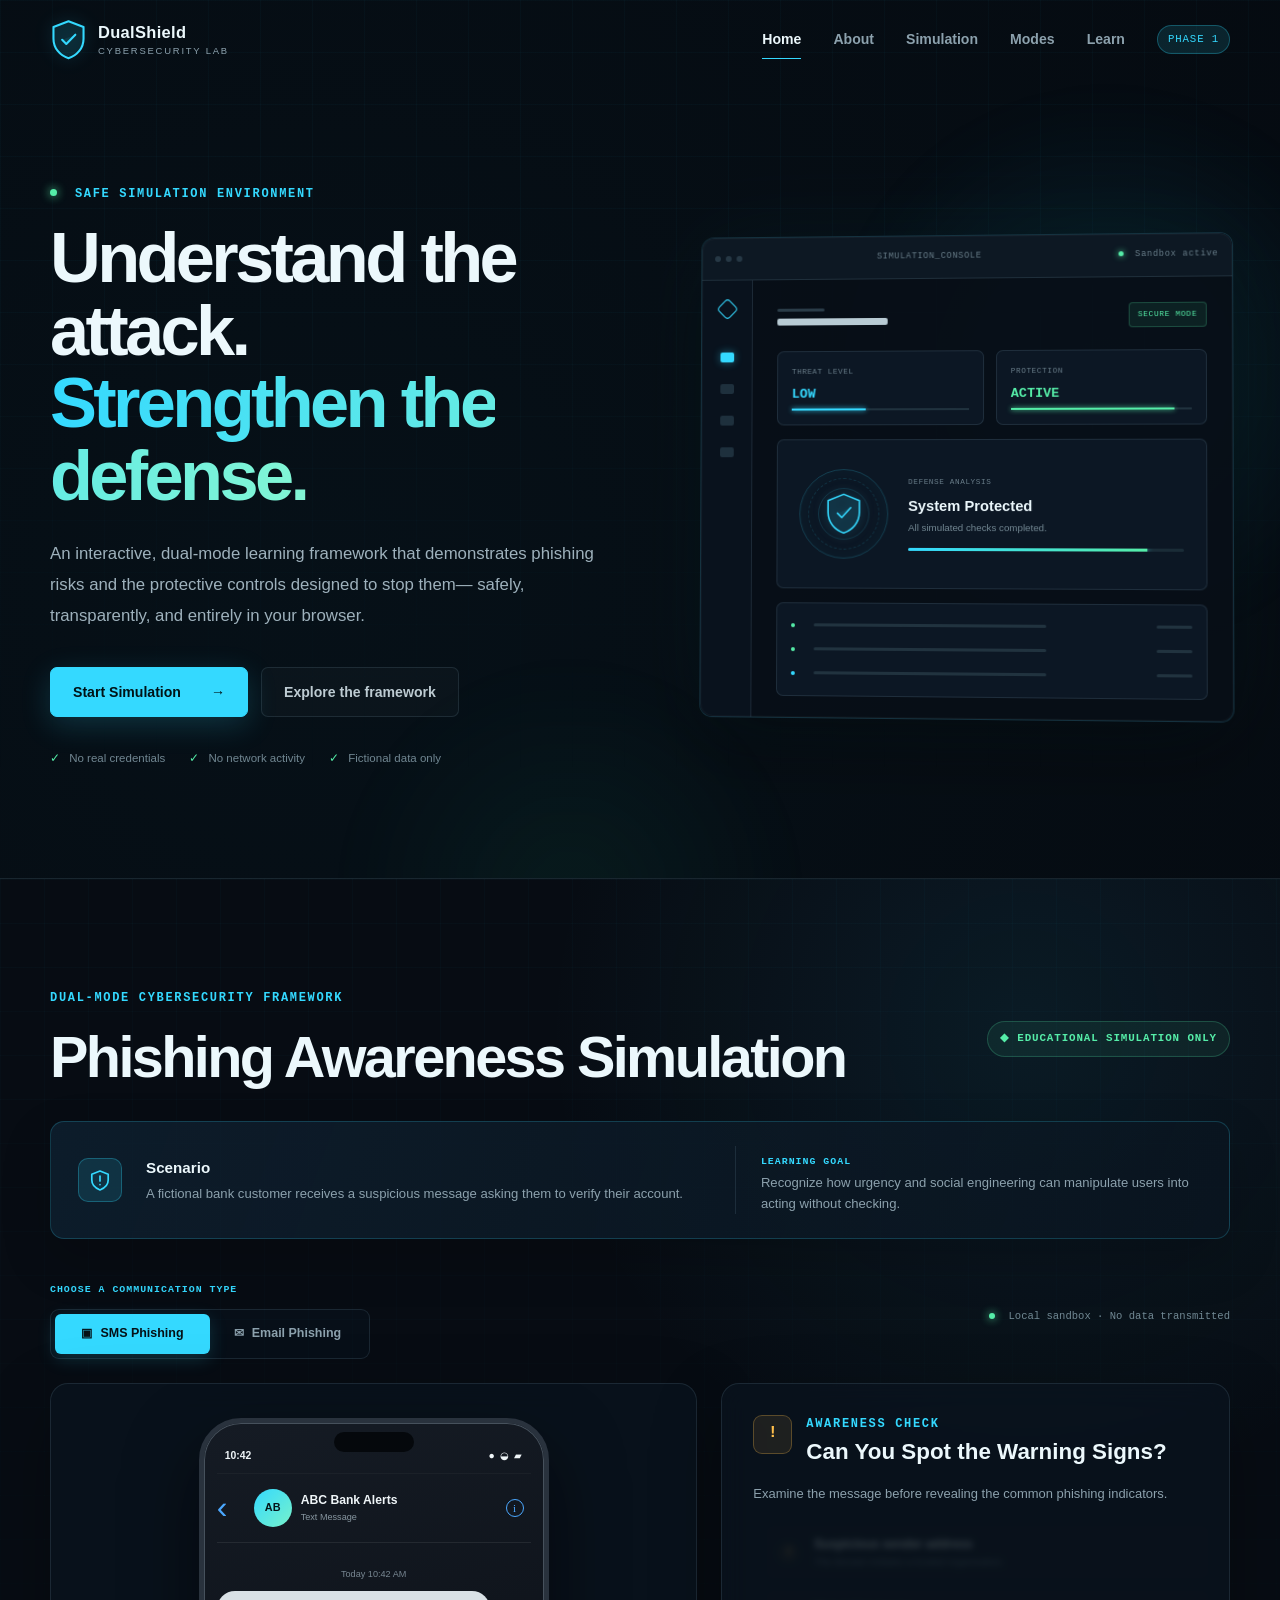
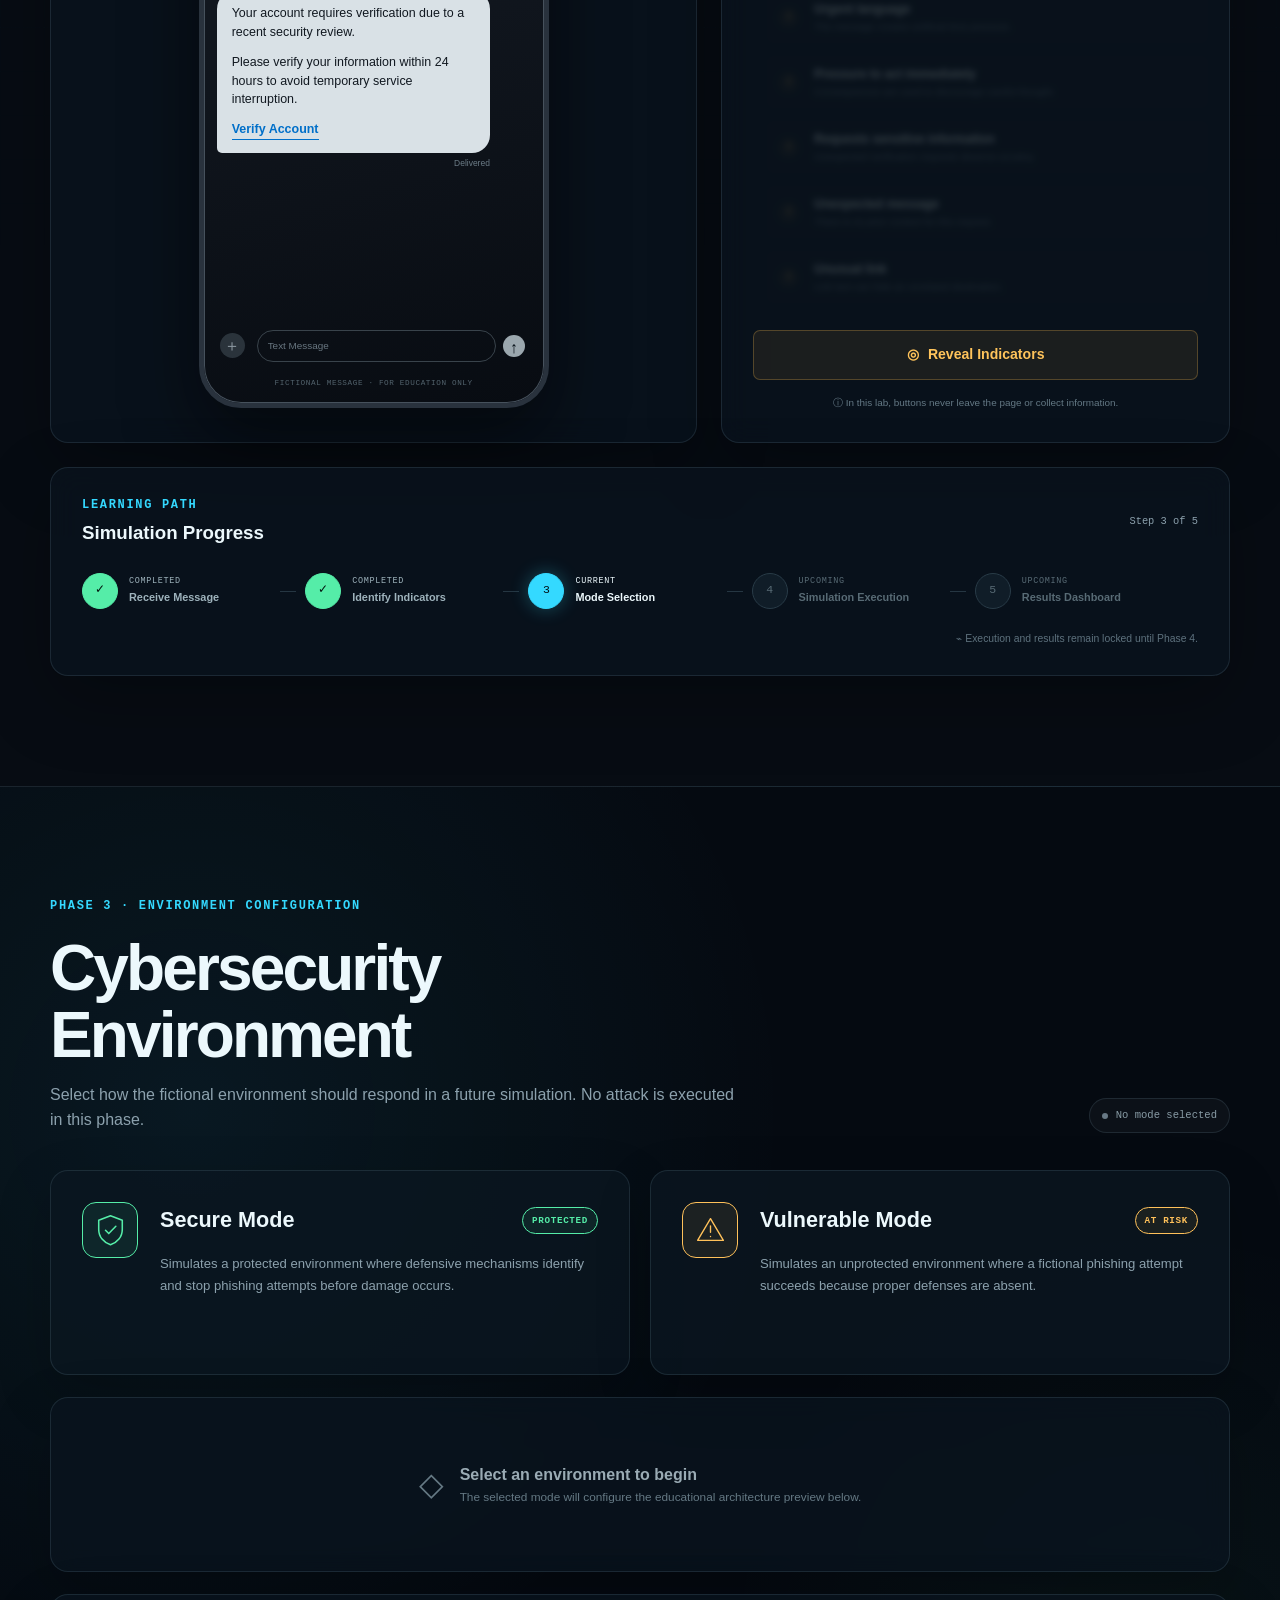
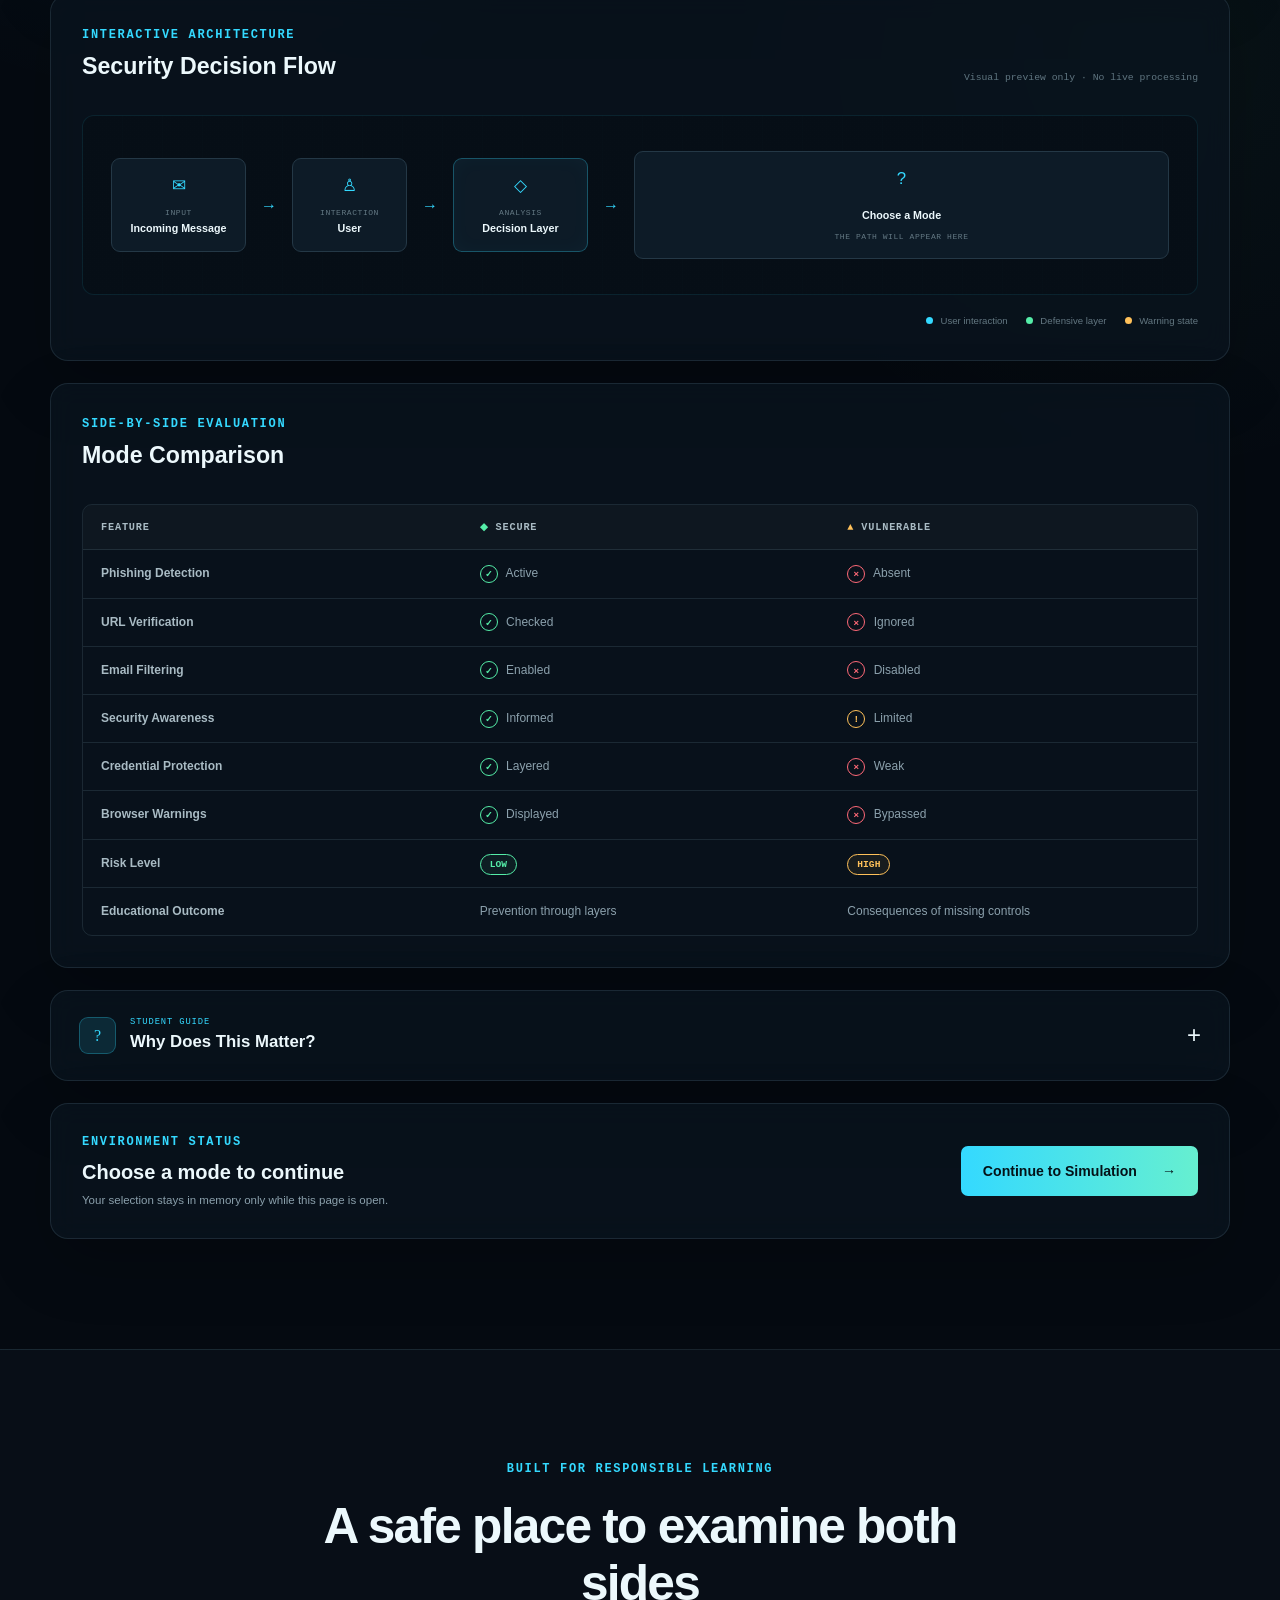
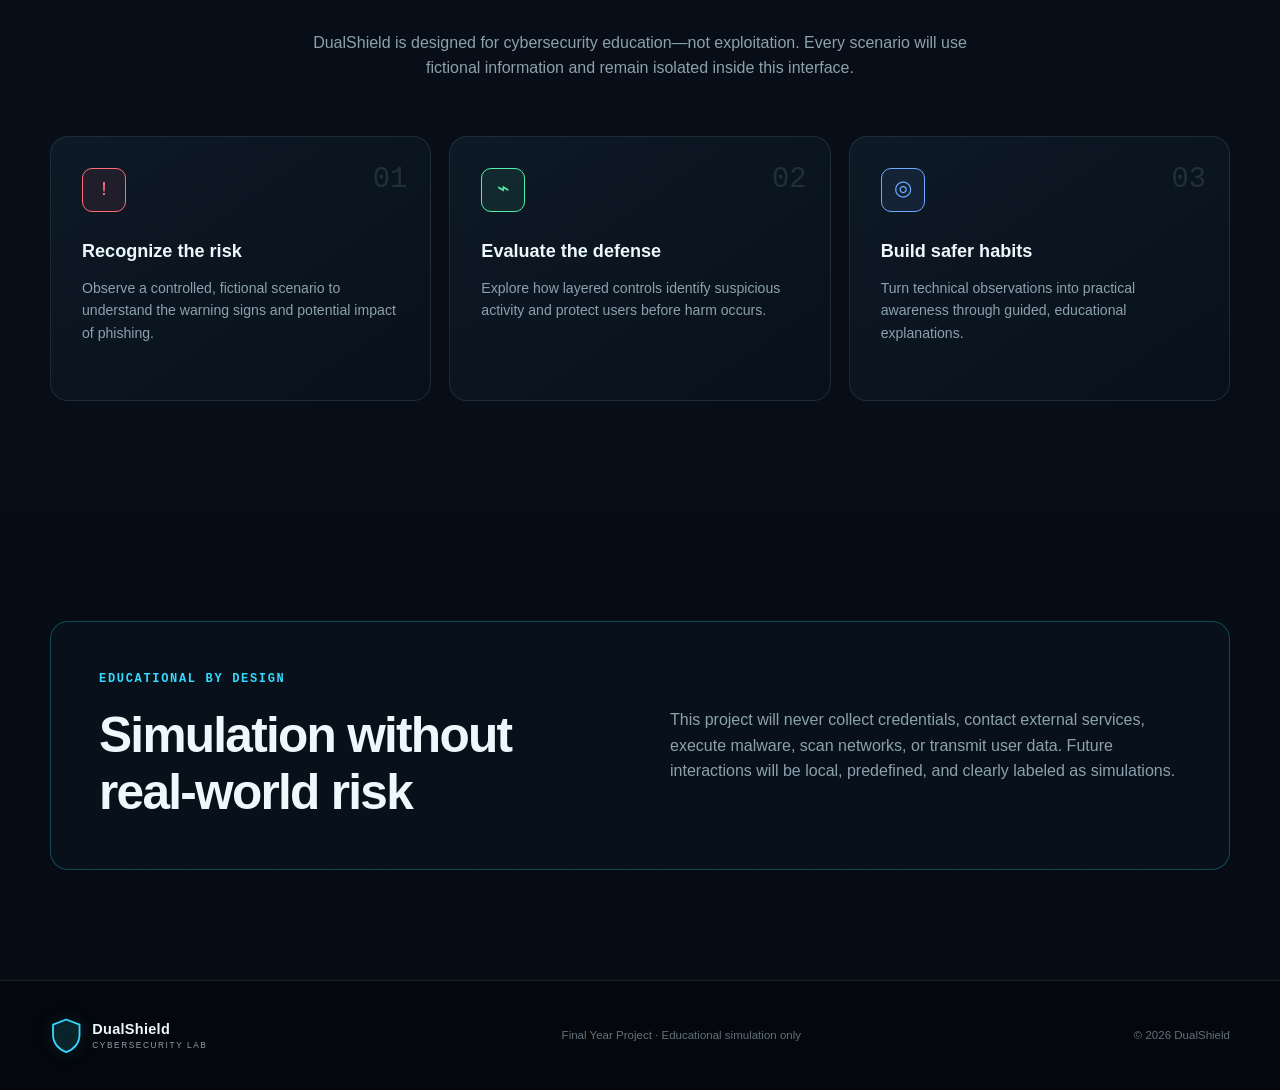
==== index.html @ d5da42b9 "chore: initialize PhishGuard project repository" ====
<!DOCTYPE html>
<html lang="en">
<head>
  <meta charset="UTF-8">
  <meta name="viewport" content="width=device-width, initial-scale=1.0">
  <meta
    name="description"
    content="An educational, browser-only cybersecurity simulator for exploring phishing risks and defensive controls."
  >
  <title>DualShield | Cybersecurity Simulation Framework</title>
  <link rel="stylesheet" href="style.css">
</head>
<body>
  <a class="skip-link" href="#main-content">Skip to main content</a>

  <div class="site-shell">
    <header class="site-header" data-header>
      <nav class="nav container" aria-label="Primary navigation">
        <a class="brand" href="#home" aria-label="DualShield home">
          <span class="brand-mark" aria-hidden="true">
            <svg viewBox="0 0 32 36" role="img">
              <path d="M16 2 29 7v10c0 8.2-5.5 14.5-13 17C8.5 31.5 3 25.2 3 17V7l13-5Z"/>
              <path d="m10.5 18 3.6 3.6 7.8-8"/>
            </svg>
          </span>
          <span class="brand-copy">
            <strong>DualShield</strong>
            <small>Cybersecurity Lab</small>
          </span>
        </a>

        <button
          class="nav-toggle"
          type="button"
          aria-expanded="false"
          aria-controls="primary-menu"
          aria-label="Open navigation menu"
          data-nav-toggle
        >
          <span></span>
          <span></span>
          <span></span>
        </button>

        <div class="nav-menu" id="primary-menu" data-nav-menu>
          <a class="nav-link is-active" href="#home">Home</a>
          <a class="nav-link" href="#about">About</a>
          <a class="nav-link" href="#simulation">Simulation</a>
          <a class="nav-link" href="#environment">Modes</a>
          <a class="nav-link" href="#learn">Learn</a>
          <span class="phase-badge">Phase 1</span>
        </div>
      </nav>
    </header>

    <main id="main-content">
      <section class="hero section" id="home" aria-labelledby="hero-title">
        <div class="hero-grid" aria-hidden="true"></div>
        <div class="hero-glow hero-glow-one" aria-hidden="true"></div>
        <div class="hero-glow hero-glow-two" aria-hidden="true"></div>

        <div class="container hero-layout">
          <div class="hero-content">
            <p class="eyebrow">
              <span class="status-dot"></span>
              Safe simulation environment
            </p>
            <h1 id="hero-title">
              Understand the attack.<br>
              <span>Strengthen the defense.</span>
            </h1>
            <p class="hero-description">
              An interactive, dual-mode learning framework that demonstrates
              phishing risks and the protective controls designed to stop them—
              safely, transparently, and entirely in your browser.
            </p>

            <div class="hero-actions">
              <button class="button button-primary" type="button" data-start-button>
                Start Simulation
                <span aria-hidden="true">→</span>
              </button>
              <a class="button button-secondary" href="#about">Explore the framework</a>
            </div>

            <ul class="trust-list" aria-label="Safety assurances">
              <li><span aria-hidden="true">✓</span> No real credentials</li>
              <li><span aria-hidden="true">✓</span> No network activity</li>
              <li><span aria-hidden="true">✓</span> Fictional data only</li>
            </ul>
          </div>

          <div class="dashboard-preview" aria-label="Decorative preview of the future simulator interface">
            <div class="preview-topbar">
              <div class="window-dots" aria-hidden="true"><span></span><span></span><span></span></div>
              <p>SIMULATION_CONSOLE</p>
              <span class="preview-status"><i></i> Sandbox active</span>
            </div>
            <div class="preview-body">
              <div class="preview-sidebar" aria-hidden="true">
                <span class="sidebar-logo"></span>
                <span class="sidebar-item is-selected"></span>
                <span class="sidebar-item"></span>
                <span class="sidebar-item"></span>
                <span class="sidebar-item"></span>
              </div>
              <div class="preview-content">
                <div class="preview-heading">
                  <div>
                    <span class="label-line"></span>
                    <span class="title-line"></span>
                  </div>
                  <span class="mode-pill">SECURE MODE</span>
                </div>
                <div class="metric-row">
                  <div class="metric-card">
                    <span>THREAT LEVEL</span>
                    <strong class="cyan">LOW</strong>
                    <i class="metric-bar cyan-bar"></i>
                  </div>
                  <div class="metric-card">
                    <span>PROTECTION</span>
                    <strong class="green">ACTIVE</strong>
                    <i class="metric-bar green-bar"></i>
                  </div>
                </div>
                <div class="scan-panel">
                  <div class="shield-visual" aria-hidden="true">
                    <div class="shield-ring"></div>
                    <svg viewBox="0 0 48 54">
                      <path d="M24 3 44 11v15c0 12.5-8.4 22.2-20 26C12.4 48.2 4 38.5 4 26V11l20-8Z"/>
                      <path d="m16 27 5.5 5.5L33 20"/>
                    </svg>
                  </div>
                  <div class="scan-copy">
                    <span>DEFENSE ANALYSIS</span>
                    <strong>System Protected</strong>
                    <p>All simulated checks completed.</p>
                    <div class="scan-line"><i></i></div>
                  </div>
                </div>
                <div class="activity-list">
                  <div><i class="green-dot"></i><span></span><b></b></div>
                  <div><i class="green-dot"></i><span></span><b></b></div>
                  <div><i class="cyan-dot"></i><span></span><b></b></div>
                </div>
              </div>
            </div>
          </div>
        </div>
      </section>

      <!-- Phase 2: Browser-only phishing awareness simulation -->
      <section class="simulation section" id="simulation" aria-labelledby="simulation-title">
        <div class="simulation-grid" aria-hidden="true"></div>
        <div class="container">
          <header class="simulation-header">
            <div>
              <p class="eyebrow">Dual-Mode Cybersecurity Framework</p>
              <h2 id="simulation-title">Phishing Awareness Simulation</h2>
            </div>
            <span class="education-badge">
              <span aria-hidden="true">◆</span>
              Educational Simulation Only
            </span>
          </header>

          <aside class="scenario-panel" aria-labelledby="scenario-title">
            <div class="scenario-icon" aria-hidden="true">
              <svg viewBox="0 0 24 24">
                <path d="M12 3 3.8 6.2v5.9c0 4.9 3.5 8.1 8.2 9.9 4.7-1.8 8.2-5 8.2-9.9V6.2L12 3Z"/>
                <path d="M12 8v5M12 16.5v.1"/>
              </svg>
            </div>
            <div>
              <h3 id="scenario-title">Scenario</h3>
              <p>A fictional bank customer receives a suspicious message asking them to verify their account.</p>
            </div>
            <div class="scenario-goal">
              <span>Learning goal</span>
              <p>Recognize how urgency and social engineering can manipulate users into acting without checking.</p>
            </div>
          </aside>

          <div class="simulation-toolbar">
            <div>
              <span class="toolbar-label">Choose a communication type</span>
              <div class="channel-tabs" role="tablist" aria-label="Simulation communication type">
                <button
                  class="channel-tab is-active"
                  id="sms-tab"
                  type="button"
                  role="tab"
                  aria-selected="true"
                  aria-controls="sms-simulation"
                  data-simulation-tab="sms"
                >
                  <span aria-hidden="true">▣</span> SMS Phishing
                </button>
                <button
                  class="channel-tab"
                  id="email-tab"
                  type="button"
                  role="tab"
                  aria-selected="false"
                  aria-controls="email-simulation"
                  data-simulation-tab="email"
                >
                  <span aria-hidden="true">✉</span> Email Phishing
                </button>
              </div>
            </div>
            <p class="sandbox-status"><i aria-hidden="true"></i> Local sandbox · No data transmitted</p>
          </div>

          <div class="simulation-workspace">
            <div class="message-stage">
              <div
                class="simulation-view is-active"
                id="sms-simulation"
                role="tabpanel"
                aria-labelledby="sms-tab"
                data-simulation-view="sms"
              >
                <div class="phone-frame" aria-label="Fictional SMS message preview">
                  <div class="phone-speaker" aria-hidden="true"></div>
                  <div class="phone-statusbar">
                    <strong>10:42</strong>
                    <span aria-hidden="true">● ◒ ▰</span>
                  </div>
                  <div class="phone-nav">
                    <span class="phone-back" aria-hidden="true">‹</span>
                    <div class="sender-avatar" aria-hidden="true">AB</div>
                    <div><strong>ABC Bank Alerts</strong><small>Text Message</small></div>
                    <span class="phone-info" aria-hidden="true">i</span>
                  </div>
                  <div class="message-date">Today 10:42 AM</div>
                  <div class="sms-bubble">
                    <p>Your account requires verification due to a recent security review.</p>
                    <p>Please verify your information within 24 hours to avoid temporary service interruption.</p>
                    <button class="message-verify" type="button" data-verify-action>
                      Verify Account
                    </button>
                  </div>
                  <div class="sms-delivered">Delivered</div>
                  <div class="phone-compose" aria-hidden="true">
                    <span>＋</span><i>Text Message</i><b>↑</b>
                  </div>
                  <p class="simulation-watermark">FICTIONAL MESSAGE · FOR EDUCATION ONLY</p>
                </div>
              </div>

              <div
                class="simulation-view"
                id="email-simulation"
                role="tabpanel"
                aria-labelledby="email-tab"
                data-simulation-view="email"
                hidden
              >
                <div class="email-client" aria-label="Fictional email message preview">
                  <div class="email-appbar">
                    <div class="window-dots" aria-hidden="true"><span></span><span></span><span></span></div>
                    <strong>Mail</strong>
                    <span class="mail-search" aria-hidden="true">Search mail</span>
                  </div>
                  <div class="email-tools" aria-hidden="true">
                    <span>←</span><span>⌑</span><span>!</span><span>⌫</span>
                    <i></i><span>⋮</span>
                  </div>
                  <article class="email-message">
                    <p class="email-subject">Urgent Security Verification Required</p>
                    <div class="email-sender">
                      <div class="sender-avatar">AB</div>
                      <div>
                        <strong>ABC Bank Security</strong>
                        <small>security@abcbank-alerts.example</small>
                      </div>
                      <time datetime="10:42">10:42 AM</time>
                    </div>
                    <div class="email-body">
                      <p>Dear Customer,</p>
                      <p>We noticed unusual activity on your fictional account.</p>
                      <p>Please verify your account information within 24 hours.</p>
                      <p>Failure to do so may temporarily limit online banking services.</p>
                      <button class="email-verify" type="button" data-verify-action>Verify Account</button>
                      <p>Regards,<br><strong>ABC Bank Security Team</strong></p>
                    </div>
                    <p class="simulation-watermark email-watermark">FICTIONAL EMAIL · FOR EDUCATION ONLY</p>
                  </article>
                </div>
              </div>
            </div>

            <aside class="indicators-panel" aria-labelledby="indicators-title">
              <div class="indicator-heading">
                <span class="warning-symbol" aria-hidden="true">!</span>
                <div>
                  <p class="eyebrow">Awareness check</p>
                  <h3 id="indicators-title">Can You Spot the Warning Signs?</h3>
                </div>
              </div>
              <p class="indicator-intro">Examine the message before revealing the common phishing indicators.</p>
              <ul class="indicator-list" id="indicator-list" data-indicator-list aria-live="polite">
                <li><span aria-hidden="true">!</span><div><strong>Suspicious sender address</strong><small>The domain imitates a trusted organization.</small></div></li>
                <li><span aria-hidden="true">!</span><div><strong>Urgent language</strong><small>The message creates artificial time pressure.</small></div></li>
                <li><span aria-hidden="true">!</span><div><strong>Pressure to act immediately</strong><small>Consequences are used to discourage careful thought.</small></div></li>
                <li><span aria-hidden="true">!</span><div><strong>Requests sensitive information</strong><small>Unexpected verification requests deserve scrutiny.</small></div></li>
                <li><span aria-hidden="true">!</span><div><strong>Unexpected message</strong><small>There is no prior context for this request.</small></div></li>
                <li><span aria-hidden="true">!</span><div><strong>Unusual link</strong><small>Link text can hide an unrelated destination.</small></div></li>
              </ul>
              <button class="button reveal-button" type="button" data-reveal-indicators aria-controls="indicator-list">
                <span aria-hidden="true">◎</span>
                Reveal Indicators
              </button>
              <p class="indicator-note">
                <span aria-hidden="true">ⓘ</span>
                In this lab, buttons never leave the page or collect information.
              </p>
            </aside>
          </div>

          <section class="progress-panel" aria-labelledby="progress-title">
            <div class="progress-header">
              <div>
                <p class="eyebrow">Learning path</p>
                <h3 id="progress-title">Simulation Progress</h3>
              </div>
              <span data-progress-label>Step 3 of 5</span>
            </div>
            <ol class="progress-steps" data-progress>
              <li class="is-complete">
                <span aria-hidden="true">✓</span><div><small>Completed</small><strong>Receive Message</strong></div>
              </li>
              <li class="is-complete">
                <span aria-hidden="true">✓</span><div><small>Completed</small><strong>Identify Indicators</strong></div>
              </li>
              <li class="is-active" aria-current="step">
                <span>3</span><div><small>Current</small><strong>Mode Selection</strong></div>
              </li>
              <li>
                <span>4</span><div><small>Upcoming</small><strong>Simulation Execution</strong></div>
              </li>
              <li>
                <span>5</span><div><small>Upcoming</small><strong>Results Dashboard</strong></div>
              </li>
            </ol>
            <p class="progress-future"><span aria-hidden="true">⌁</span> Execution and results remain locked until Phase 4.</p>
          </section>
        </div>
      </section>

      <!-- Phase 3: Dual-mode security framework -->
      <section class="environment section" id="environment" aria-labelledby="environment-title">
        <div class="container">
          <header class="environment-header">
            <div>
              <p class="eyebrow">Phase 3 · Environment configuration</p>
              <h2 id="environment-title">Cybersecurity Environment</h2>
              <p>Select how the fictional environment should respond in a future simulation. No attack is executed in this phase.</p>
            </div>
            <span class="state-chip" data-mode-status><i></i>No mode selected</span>
          </header>

          <div class="mode-selector" role="radiogroup" aria-label="Select a cybersecurity environment">
            <button
              class="environment-card secure-environment"
              type="button"
              role="radio"
              aria-checked="false"
              data-mode-option="secure"
            >
              <span class="environment-card-icon" aria-hidden="true">
                <svg viewBox="0 0 32 36">
                  <path d="M16 2 29 7v10c0 8.2-5.5 14.5-13 17C8.5 31.5 3 25.2 3 17V7l13-5Z"/>
                  <path d="m10.5 18 3.6 3.6 7.8-8"/>
                </svg>
              </span>
              <span class="environment-card-copy">
                <span class="environment-title-row">
                  <strong>Secure Mode</strong>
                  <small>Protected</small>
                </span>
                <span>Simulates a protected environment where defensive mechanisms identify and stop phishing attempts before damage occurs.</span>
              </span>
              <span class="selection-mark" aria-hidden="true">✓</span>
            </button>

            <button
              class="environment-card vulnerable-environment"
              type="button"
              role="radio"
              aria-checked="false"
              data-mode-option="vulnerable"
            >
              <span class="environment-card-icon" aria-hidden="true">
                <svg viewBox="0 0 36 32">
                  <path d="M18 2 34 29H2L18 2Z"/>
                  <path d="M18 11v8M18 24v.2"/>
                </svg>
              </span>
              <span class="environment-card-copy">
                <span class="environment-title-row">
                  <strong>Vulnerable Mode</strong>
                  <small>At Risk</small>
                </span>
                <span>Simulates an unprotected environment where a fictional phishing attempt succeeds because proper defenses are absent.</span>
              </span>
              <span class="selection-mark" aria-hidden="true">✓</span>
            </button>
          </div>

          <section class="mode-information is-empty" aria-live="polite" data-mode-information>
            <div class="mode-info-empty" data-mode-empty>
              <span aria-hidden="true">◇</span>
              <div>
                <h3>Select an environment to begin</h3>
                <p>The selected mode will configure the educational architecture preview below.</p>
              </div>
            </div>
            <div class="mode-info-content" data-mode-content hidden>
              <div class="mode-info-heading">
                <span class="mode-info-icon" aria-hidden="true" data-mode-info-icon></span>
                <div>
                  <p class="eyebrow" data-mode-info-label></p>
                  <h3 data-mode-info-title></h3>
                  <p data-mode-info-description></p>
                </div>
              </div>
              <ul class="control-list" data-mode-controls></ul>
            </div>
          </section>

          <section class="architecture-panel" aria-labelledby="architecture-title">
            <header class="panel-heading">
              <div>
                <p class="eyebrow">Interactive architecture</p>
                <h3 id="architecture-title">Security Decision Flow</h3>
              </div>
              <p>Visual preview only · No live processing</p>
            </header>

            <div class="architecture-flow" data-architecture>
              <div class="flow-node neutral-node">
                <span aria-hidden="true">✉</span><small>Input</small><strong>Incoming Message</strong>
              </div>
              <span class="flow-arrow" aria-hidden="true">→</span>
              <div class="flow-node neutral-node">
                <span aria-hidden="true">♙</span><small>Interaction</small><strong>User</strong>
              </div>
              <span class="flow-arrow" aria-hidden="true">→</span>
              <div class="flow-node decision-node">
                <span aria-hidden="true">◇</span><small>Analysis</small><strong>Decision Layer</strong>
              </div>
              <span class="flow-arrow flow-branch-arrow" aria-hidden="true">→</span>
              <div class="flow-outcome flow-placeholder" data-flow-outcome>
                <span aria-hidden="true">?</span>
                <strong>Choose a Mode</strong>
                <small>The path will appear here</small>
              </div>
            </div>

            <div class="architecture-legend">
              <span><i class="legend-input"></i> User interaction</span>
              <span><i class="legend-defense"></i> Defensive layer</span>
              <span><i class="legend-warning"></i> Warning state</span>
            </div>
          </section>

          <section class="comparison-section" aria-labelledby="comparison-title">
            <header class="panel-heading">
              <div>
                <p class="eyebrow">Side-by-side evaluation</p>
                <h3 id="comparison-title">Mode Comparison</h3>
              </div>
            </header>
            <div class="comparison-wrapper">
              <table class="comparison-table">
                <caption class="visually-hidden">Comparison of secure and vulnerable simulation environments</caption>
                <thead>
                  <tr><th scope="col">Feature</th><th scope="col"><span class="table-secure">◆</span> Secure</th><th scope="col"><span class="table-vulnerable">▲</span> Vulnerable</th></tr>
                </thead>
                <tbody>
                  <tr><th scope="row">Phishing Detection</th><td><span class="yes-icon">✓</span> Active</td><td><span class="no-icon">×</span> Absent</td></tr>
                  <tr><th scope="row">URL Verification</th><td><span class="yes-icon">✓</span> Checked</td><td><span class="no-icon">×</span> Ignored</td></tr>
                  <tr><th scope="row">Email Filtering</th><td><span class="yes-icon">✓</span> Enabled</td><td><span class="no-icon">×</span> Disabled</td></tr>
                  <tr><th scope="row">Security Awareness</th><td><span class="yes-icon">✓</span> Informed</td><td><span class="warn-icon">!</span> Limited</td></tr>
                  <tr><th scope="row">Credential Protection</th><td><span class="yes-icon">✓</span> Layered</td><td><span class="no-icon">×</span> Weak</td></tr>
                  <tr><th scope="row">Browser Warnings</th><td><span class="yes-icon">✓</span> Displayed</td><td><span class="no-icon">×</span> Bypassed</td></tr>
                  <tr><th scope="row">Risk Level</th><td><span class="risk-low">Low</span></td><td><span class="risk-high">High</span></td></tr>
                  <tr><th scope="row">Educational Outcome</th><td>Prevention through layers</td><td>Consequences of missing controls</td></tr>
                </tbody>
              </table>
            </div>
          </section>

          <section class="education-accordion" aria-labelledby="why-title">
            <button
              class="accordion-trigger"
              type="button"
              aria-expanded="false"
              aria-controls="why-content"
              data-accordion-trigger
            >
              <span class="accordion-title"><i aria-hidden="true">?</i><span><small>Student guide</small><strong id="why-title">Why Does This Matter?</strong></span></span>
              <span class="accordion-plus" aria-hidden="true">+</span>
            </button>
            <div class="accordion-content" id="why-content" data-accordion-content hidden>
              <div class="learning-grid">
                <article><span>01</span><h4>What is phishing?</h4><p>Phishing is an attempt to impersonate a trusted sender so a person will reveal information or take an unsafe action.</p></article>
                <article><span>02</span><h4>Why do people fall for it?</h4><p>Urgency, fear, curiosity, and familiarity can make a message feel convincing before it has been carefully checked.</p></article>
                <article><span>03</span><h4>How do layers reduce risk?</h4><p>Filters, reputation checks, browser warnings, and authentication controls can catch different warning signs at different stages.</p></article>
                <article><span>04</span><h4>Why does awareness matter?</h4><p>Technology cannot predict every situation. An informed person provides an essential final layer of judgment.</p></article>
                <article><span>05</span><h4>Technology and behavior</h4><p>Tools reduce exposure, while safe habits guide decisions. Effective security depends on both working together.</p></article>
              </div>
            </div>
          </section>

          <div class="phase-navigation">
            <div>
              <p class="eyebrow">Environment status</p>
              <h3 data-ready-title>Choose a mode to continue</h3>
              <p data-ready-description>Your selection stays in memory only while this page is open.</p>
            </div>
            <button class="button continue-button" type="button" data-continue-button>
              Continue to Simulation <span aria-hidden="true">→</span>
            </button>
          </div>

        </div>
      </section>

      <!-- Phase 4: Fictional, visual-only simulation execution -->
      <section class="execution section" id="phase4-simulation" aria-labelledby="execution-title" data-execution-section hidden>
        <div class="execution-grid-bg" aria-hidden="true"></div>
        <div class="container">
          <header class="execution-header">
            <div>
              <p class="eyebrow">Phase 4 · Interactive simulation</p>
              <h2 id="execution-title">Simulation Execution</h2>
              <p>Observe a predefined educational outcome. No real systems, accounts, or data are involved.</p>
            </div>
            <span class="execution-mode-badge" data-execution-mode-badge></span>
          </header>

          <section class="initializer" aria-live="polite" aria-labelledby="initializer-title" data-initializer>
            <div class="initializer-orbit" aria-hidden="true">
              <span></span><i></i><b></b>
              <svg viewBox="0 0 32 36">
                <path d="M16 2 29 7v10c0 8.2-5.5 14.5-13 17C8.5 31.5 3 25.2 3 17V7l13-5Z"/>
              </svg>
            </div>
            <p class="eyebrow">Local sandbox</p>
            <h3 id="initializer-title">Simulation Initializing...</h3>
            <p data-initializer-message>Checking security environment...</p>
            <div class="initializer-progress" role="progressbar" aria-label="Simulation initialization" aria-valuemin="0" aria-valuemax="100" aria-valuenow="0" data-initializer-progress>
              <span></span>
            </div>
            <ul class="initializer-checks" aria-label="Initialization tasks">
              <li data-init-check="0"><i></i>Checking security environment</li>
              <li data-init-check="1"><i></i>Loading fictional phishing scenario</li>
              <li data-init-check="2"><i></i>Preparing browser-only simulation</li>
              <li data-init-check="3"><i></i>Analyzing protection layers</li>
            </ul>
          </section>

          <div class="execution-content" data-execution-content hidden>
            <div class="execution-layout">
              <section class="timeline-panel" aria-labelledby="timeline-title">
                <header class="execution-panel-heading">
                  <div>
                    <p class="eyebrow" data-timeline-label>Event sequence</p>
                    <h3 id="timeline-title">Simulation Timeline</h3>
                  </div>
                  <span class="timeline-counter" data-timeline-counter>0 / 6</span>
                </header>
                <ol class="execution-timeline" data-execution-timeline aria-live="polite"></ol>
                <div class="timeline-complete" data-timeline-complete hidden tabindex="-1">
                  <span class="complete-icon" aria-hidden="true" data-complete-icon></span>
                  <div>
                    <small>Simulation Complete</small>
                    <h3 data-complete-title></h3>
                    <p data-complete-outcome></p>
                  </div>
                </div>
              </section>

              <aside class="security-status" aria-labelledby="security-status-title" data-security-status>
                <div class="status-visual" aria-hidden="true">
                  <span class="status-radar"></span>
                  <span class="status-main-icon" data-status-icon></span>
                </div>
                <p class="eyebrow">Environment state</p>
                <h3 id="security-status-title" data-status-title></h3>
                <span class="large-status-badge" data-status-badge></span>
                <ul class="live-indicators" data-live-indicators></ul>
                <div class="risk-meter">
                  <div><span>Risk Level</span><strong data-risk-level></strong></div>
                  <div class="risk-track"><span data-risk-fill></span></div>
                </div>
                <p class="status-disclaimer">Visual status only. No device or network scan is performed.</p>
              </aside>
            </div>

            <section class="fictional-exposure" data-fictional-exposure hidden aria-labelledby="exposure-title">
              <header>
                <span aria-hidden="true">!</span>
                <div><p class="eyebrow">Fictional demonstration</p><h3 id="exposure-title">Sensitive information could be exposed</h3></div>
              </header>
              <dl>
                <div><dt>Name</dt><dd>John Doe</dd></div>
                <div><dt>Email</dt><dd>john@example.com</dd></div>
                <div><dt>Bank Account</dt><dd>XXXX-XXXX-4821</dd></div>
                <div><dt>Password</dt><dd>********</dd></div>
              </dl>
              <p><strong>Simulation only:</strong> These are predefined placeholders. Nothing was entered, collected, stored, or transmitted.</p>
            </section>

            <section class="simulation-results" data-simulation-results hidden aria-labelledby="results-title">
              <header class="results-heading">
                <div><p class="eyebrow">Educational outcome</p><h3 id="results-title">Simulation Results</h3></div>
                <p>These scores are simulated for educational purposes.</p>
              </header>
              <div class="score-grid">
                <article class="score-card security-score">
                  <span>Security Score</span><strong data-security-score>0%</strong>
                  <div><i data-security-score-bar></i></div>
                </article>
                <article class="score-card exposure-score">
                  <span>Risk Exposure</span><strong data-exposure-score>0%</strong>
                  <div><i data-exposure-score-bar></i></div>
                </article>
              </div>
            </section>

            <section class="learning-panel" data-learning-panel hidden aria-labelledby="learning-title">
              <div class="results-heading">
                <div><p class="eyebrow">Practical guidance</p><h3 id="learning-title">What Can We Learn?</h3></div>
              </div>
              <div class="insight-grid" data-learning-cards></div>
            </section>

            <nav class="restart-actions" aria-label="Simulation options" data-restart-actions hidden>
              <button class="button secure-action" type="button" data-try-mode="secure">Try Secure Mode</button>
              <button class="button vulnerable-action" type="button" data-try-mode="vulnerable">Try Vulnerable Mode</button>
              <button class="button button-secondary" type="button" data-restart-simulation>Restart Simulation</button>
              <a class="button home-action" href="#home">Back to Home</a>
            </nav>

            <aside class="phase-five-placeholder">
              <span aria-hidden="true">◇</span>
              <div><strong>Phase 5 expansion point</strong><p>Live dashboard, threat statistics, analytics, history, charts, and metrics will be introduced in the next phase.</p></div>
            </aside>
          </div>
        </div>
      </section>

      <!-- Phase 5: Simulated Security Operations Center dashboard -->
      <section class="soc-dashboard section" id="soc-dashboard" aria-labelledby="soc-title" data-dashboard hidden>
        <div class="soc-grid-bg" aria-hidden="true"></div>
        <div class="container">
          <header class="soc-header">
            <div>
              <p class="eyebrow">Cybersecurity Operations Center</p>
              <h2 id="soc-title">Simulation Analysis Dashboard</h2>
              <span class="soc-education-badge">◆ Educational Environment</span>
            </div>
            <dl class="soc-meta">
              <div><dt>Current Date</dt><dd data-dashboard-date></dd></div>
              <div><dt>Simulation ID</dt><dd data-simulation-id></dd></div>
              <div><dt>Simulation Status</dt><dd class="completed-status"><i></i> Completed</dd></div>
            </dl>
          </header>

          <div class="kpi-grid" data-kpi-grid aria-label="Simulation key performance indicators"></div>

          <div class="soc-primary-grid">
            <article class="soc-card security-overview">
              <header class="soc-card-header"><div><p class="eyebrow">Executive view</p><h3>Security Overview</h3></div><span data-overview-badge></span></header>
              <dl class="overview-details">
                <div><dt>Current Mode</dt><dd data-overview-mode></dd></div>
                <div><dt>Simulation Duration</dt><dd data-overview-duration></dd></div>
                <div><dt>Threat Level</dt><dd data-overview-threat></dd></div>
                <div><dt>Overall Result</dt><dd data-overview-result></dd></div>
              </dl>
              <div class="overview-summary"><span aria-hidden="true">◎</span><div><strong>Educational Summary</strong><p data-overview-summary></p></div></div>
            </article>

            <article class="soc-card protection-gauge-card">
              <header class="soc-card-header"><div><p class="eyebrow">Aggregate score</p><h3>Protection Score</h3></div></header>
              <div class="main-gauge" data-main-gauge aria-label="Overall protection score">
                <svg viewBox="0 0 140 140" aria-hidden="true">
                  <circle class="gauge-track" cx="70" cy="70" r="57"></circle>
                  <circle class="gauge-value" cx="70" cy="70" r="57" data-main-gauge-circle></circle>
                </svg>
                <div><strong data-main-gauge-value>0%</strong><small>Overall</small></div>
              </div>
              <p>Calculated from fictional simulation controls for awareness training only.</p>
            </article>
          </div>

          <article class="soc-card dashboard-timeline-card">
            <header class="soc-card-header"><div><p class="eyebrow">Analysis lifecycle</p><h3>Attack Timeline Summary</h3></div></header>
            <ol class="dashboard-timeline" data-dashboard-timeline>
              <li><span>1</span><strong>Message Received</strong></li>
              <li><span>2</span><strong>Indicators Found</strong></li>
              <li><span>3</span><strong>Mode Selected</strong></li>
              <li><span>4</span><strong>Simulation Executed</strong></li>
              <li><span>5</span><strong>Result Generated</strong></li>
              <li><span>6</span><strong>Dashboard Complete</strong></li>
            </ol>
          </article>

          <div class="soc-secondary-grid">
            <article class="soc-card metrics-card">
              <header class="soc-card-header"><div><p class="eyebrow">Control coverage</p><h3>Security Metrics</h3></div></header>
              <div class="metric-rings" data-metric-rings></div>
            </article>

            <article class="soc-card risk-matrix-card">
              <header class="soc-card-header"><div><p class="eyebrow">Likelihood × impact</p><h3>Risk Matrix</h3></div><span data-matrix-label></span></header>
              <div class="risk-matrix" role="img" data-risk-matrix aria-label="Three by three risk matrix">
                <span class="matrix-axis matrix-impact">Impact →</span>
                <span class="matrix-axis matrix-likelihood">Likelihood →</span>
                <div data-cell="low-high">Medium</div><div data-cell="medium-high">High</div><div data-cell="high-high">Critical</div>
                <div data-cell="low-medium">Low</div><div data-cell="medium-medium">Medium</div><div data-cell="high-medium">High</div>
                <div data-cell="low-low">Low</div><div data-cell="medium-low">Low</div><div data-cell="high-low">Medium</div>
              </div>
            </article>
          </div>

          <div class="soc-secondary-grid">
            <article class="soc-card threat-bars-card">
              <header class="soc-card-header"><div><p class="eyebrow">Simulated telemetry</p><h3>Threat Visualization</h3></div></header>
              <div class="security-bars" data-security-bars></div>
            </article>

            <article class="soc-card event-log-card">
              <header class="soc-card-header"><div><p class="eyebrow">Local event stream</p><h3>Event Log</h3></div><span class="terminal-live"><i></i> LIVE REPLAY</span></header>
              <div class="event-terminal" role="log" aria-live="polite" data-event-log></div>
            </article>
          </div>

          <article class="soc-card charts-card">
            <header class="soc-card-header"><div><p class="eyebrow">Visual analysis</p><h3>Interactive Charts</h3></div><span>CSS + SVG · No external libraries</span></header>
            <div class="charts-grid" data-charts></div>
          </article>

          <article class="soc-card recommendations-card">
            <header class="soc-card-header"><div><p class="eyebrow">Action plan</p><h3>Educational Recommendations</h3></div></header>
            <div class="recommendations-grid" data-recommendations></div>
          </article>

          <nav class="soc-actions" aria-label="Dashboard actions">
            <button class="button download-action" type="button" data-download-summary>↓ Download Summary</button>
            <button class="button button-secondary" type="button" data-print-report>Print Report</button>
            <button class="button button-secondary" type="button" data-dashboard-restart>Restart Simulation</button>
            <a class="button home-action" href="#home">Back to Home</a>
          </nav>

          <aside class="final-phase-placeholder">
            <span aria-hidden="true">◇</span>
            <p><strong>Final phase preparation:</strong> polish, advanced animations, theme switching, keyboard shortcuts, performance review, deployment configuration, README documentation, and GitHub Pages support.</p>
          </aside>
        </div>
      </section>

      <section class="purpose section" id="about" aria-labelledby="purpose-title">
        <div class="container">
          <div class="section-heading">
            <p class="eyebrow">Built for responsible learning</p>
            <h2 id="purpose-title">A safe place to examine both sides</h2>
            <p>
              DualShield is designed for cybersecurity education—not exploitation.
              Every scenario will use fictional information and remain isolated inside this interface.
            </p>
          </div>

          <div class="purpose-grid">
            <article class="purpose-card">
              <span class="card-number">01</span>
              <div class="card-icon red-icon" aria-hidden="true">!</div>
              <h3>Recognize the risk</h3>
              <p>Observe a controlled, fictional scenario to understand the warning signs and potential impact of phishing.</p>
            </article>
            <article class="purpose-card">
              <span class="card-number">02</span>
              <div class="card-icon green-icon" aria-hidden="true">⌁</div>
              <h3>Evaluate the defense</h3>
              <p>Explore how layered controls identify suspicious activity and protect users before harm occurs.</p>
            </article>
            <article class="purpose-card">
              <span class="card-number">03</span>
              <div class="card-icon blue-icon" aria-hidden="true">◎</div>
              <h3>Build safer habits</h3>
              <p>Turn technical observations into practical awareness through guided, educational explanations.</p>
            </article>
          </div>
        </div>
      </section>

      <section class="learn section" id="learn" aria-labelledby="learn-title">
        <div class="container learn-panel">
          <div>
            <p class="eyebrow">Educational by design</p>
            <h2 id="learn-title">Simulation without real-world risk</h2>
          </div>
          <p>
            This project will never collect credentials, contact external services,
            execute malware, scan networks, or transmit user data. Future interactions
            will be local, predefined, and clearly labeled as simulations.
          </p>
        </div>
      </section>
    </main>

    <footer class="site-footer">
      <div class="container footer-content">
        <a class="brand footer-brand" href="#home">
          <span class="brand-mark" aria-hidden="true">
            <svg viewBox="0 0 32 36"><path d="M16 2 29 7v10c0 8.2-5.5 14.5-13 17C8.5 31.5 3 25.2 3 17V7l13-5Z"/></svg>
          </span>
          <span class="brand-copy"><strong>DualShield</strong><small>Cybersecurity Lab</small></span>
        </a>
        <p>Final Year Project · Educational simulation only</p>
        <p>© <span data-year></span> DualShield</p>
      </div>
    </footer>
  </div>

  <div class="modal-backdrop" data-education-modal hidden>
    <section
      class="education-modal"
      role="dialog"
      aria-modal="true"
      aria-labelledby="modal-title"
      aria-describedby="modal-description"
      tabindex="-1"
      data-modal-dialog
    >
      <button class="modal-close" type="button" aria-label="Close educational dialog" data-modal-close>×</button>
      <div class="modal-icon" aria-hidden="true">!</div>
      <p class="eyebrow">Think first · Click second</p>
      <h2 id="modal-title">Pause Before You Click</h2>
      <p id="modal-description">This simulation demonstrates how phishing attempts encourage users to act before thinking.</p>
      <p class="modal-list-title">In real situations you should:</p>
      <ul>
        <li><span aria-hidden="true">✓</span> Verify the sender</li>
        <li><span aria-hidden="true">✓</span> Check the URL carefully</li>
        <li><span aria-hidden="true">✓</span> Never share passwords</li>
        <li><span aria-hidden="true">✓</span> Contact the organization directly if unsure</li>
      </ul>
      <div class="modal-actions">
        <button class="button button-primary" type="button" data-modal-continue>Continue Simulation <span aria-hidden="true">→</span></button>
        <button class="button button-secondary" type="button" data-modal-return>Return</button>
      </div>
      <p class="modal-safety"><span aria-hidden="true">◆</span> No website was opened and no information was collected.</p>
    </section>
  </div>

  <div class="mode-toast" role="status" aria-live="polite" aria-atomic="true" data-mode-toast>
    <span class="mode-toast-icon" aria-hidden="true">◆</span>
    <p><strong data-toast-title></strong><small data-toast-message></small></p>
    <span class="toast-timer" aria-hidden="true"></span>
  </div>

  <script src="script.js"></script>
</body>
</html>
---- style.css ----
:root {
  --bg: #05090f;
  --bg-soft: #080e17;
  --surface: rgba(12, 22, 34, 0.78);
  --surface-solid: #0c1622;
  --line: rgba(139, 183, 205, 0.14);
  --line-bright: rgba(49, 218, 255, 0.28);
  --text: #ecf8fc;
  --muted: #8ca1ad;
  --cyan: #34d9ff;
  --cyan-soft: rgba(52, 217, 255, 0.12);
  --green: #55eda8;
  --red: #ff6978;
  --blue: #6ca9ff;
  --max-width: 1180px;
  --header-height: 80px;
  --radius: 18px;
  --shadow: 0 30px 80px rgba(0, 0, 0, 0.38);
}

* {
  box-sizing: border-box;
}

html {
  scroll-behavior: smooth;
}

body {
  margin: 0;
  color: var(--text);
  background:
    radial-gradient(circle at 25% 10%, rgba(20, 102, 126, 0.08), transparent 27%),
    var(--bg);
  font-family: Inter, "Segoe UI", Arial, sans-serif;
  line-height: 1.6;
}

body.menu-open,
body.modal-open {
  overflow: hidden;
}

button,
a {
  font: inherit;
}

button {
  color: inherit;
}

a {
  color: inherit;
  text-decoration: none;
}

.skip-link {
  position: fixed;
  top: -80px;
  left: 16px;
  z-index: 999;
  padding: 10px 16px;
  color: #001116;
  background: var(--cyan);
  border-radius: 8px;
  font-weight: 700;
  transition: top 0.2s ease;
}

.skip-link:focus {
  top: 16px;
}

.container {
  width: min(calc(100% - 40px), var(--max-width));
  margin-inline: auto;
}

.section {
  position: relative;
  padding: 110px 0;
}

.site-header {
  position: fixed;
  top: 0;
  right: 0;
  left: 0;
  z-index: 100;
  height: var(--header-height);
  border-bottom: 1px solid transparent;
  transition: background 0.25s ease, border-color 0.25s ease, backdrop-filter 0.25s ease;
}

.site-header.is-scrolled {
  background: rgba(5, 9, 15, 0.82);
  border-color: var(--line);
  backdrop-filter: blur(18px);
}

.nav {
  display: flex;
  align-items: center;
  justify-content: space-between;
  height: 100%;
}

.brand {
  display: inline-flex;
  gap: 11px;
  align-items: center;
}

.brand-mark {
  display: grid;
  width: 37px;
  height: 41px;
  place-items: center;
}

.brand-mark svg {
  width: 100%;
  height: 100%;
  overflow: visible;
  fill: rgba(52, 217, 255, 0.09);
  stroke: var(--cyan);
  stroke-linecap: round;
  stroke-linejoin: round;
  stroke-width: 1.8;
  filter: drop-shadow(0 0 8px rgba(52, 217, 255, 0.3));
}

.brand-copy {
  display: flex;
  flex-direction: column;
  line-height: 1.1;
}

.brand-copy strong {
  letter-spacing: 0.02em;
  font-size: 1.03rem;
}

.brand-copy small {
  margin-top: 5px;
  color: var(--muted);
  font-size: 0.59rem;
  letter-spacing: 0.19em;
  text-transform: uppercase;
}

.nav-menu {
  display: flex;
  gap: 32px;
  align-items: center;
}

.nav-link {
  position: relative;
  padding: 8px 0;
  color: var(--muted);
  font-size: 0.88rem;
  font-weight: 600;
  transition: color 0.2s ease;
}

.nav-link::after {
  position: absolute;
  right: 0;
  bottom: 0;
  left: 0;
  height: 1px;
  background: var(--cyan);
  content: "";
  opacity: 0;
  transform: scaleX(0);
  transition: opacity 0.2s ease, transform 0.2s ease;
}

.nav-link:hover,
.nav-link:focus-visible,
.nav-link.is-active {
  color: var(--text);
}

.nav-link.is-active::after {
  opacity: 1;
  transform: scaleX(1);
}

.phase-badge {
  padding: 5px 10px;
  color: var(--cyan);
  background: var(--cyan-soft);
  border: 1px solid var(--line-bright);
  border-radius: 999px;
  font-family: Consolas, monospace;
  font-size: 0.67rem;
  letter-spacing: 0.08em;
  text-transform: uppercase;
}

.nav-toggle {
  display: none;
  width: 42px;
  height: 42px;
  padding: 10px;
  background: transparent;
  border: 1px solid var(--line);
  border-radius: 9px;
  cursor: pointer;
}

.nav-toggle span {
  display: block;
  width: 100%;
  height: 2px;
  margin: 4px 0;
  background: var(--text);
  transition: transform 0.2s ease, opacity 0.2s ease;
}

.hero {
  display: flex;
  min-height: 850px;
  padding-top: calc(var(--header-height) + 105px);
  overflow: hidden;
  align-items: center;
  border-bottom: 1px solid var(--line);
}

.hero-grid {
  position: absolute;
  inset: 0;
  background-image:
    linear-gradient(rgba(39, 154, 181, 0.04) 1px, transparent 1px),
    linear-gradient(90deg, rgba(39, 154, 181, 0.04) 1px, transparent 1px);
  background-size: 52px 52px;
  mask-image: linear-gradient(to bottom, black 35%, transparent 90%);
}

.hero-glow {
  position: absolute;
  border-radius: 50%;
  filter: blur(20px);
  pointer-events: none;
}

.hero-glow-one {
  top: 8%;
  right: -10%;
  width: 600px;
  height: 600px;
  background: radial-gradient(circle, rgba(21, 153, 184, 0.15), transparent 65%);
}

.hero-glow-two {
  bottom: -30%;
  left: 25%;
  width: 500px;
  height: 500px;
  background: radial-gradient(circle, rgba(36, 185, 136, 0.07), transparent 65%);
}

.hero-layout {
  position: relative;
  display: grid;
  grid-template-columns: 1.03fr 0.97fr;
  gap: 80px;
  align-items: center;
}

.eyebrow {
  margin: 0 0 18px;
  color: var(--cyan);
  font-family: Consolas, "Courier New", monospace;
  font-size: 0.75rem;
  font-weight: 700;
  letter-spacing: 0.14em;
  text-transform: uppercase;
}

.status-dot {
  display: inline-block;
  width: 7px;
  height: 7px;
  margin: 0 9px 1px 0;
  background: var(--green);
  border-radius: 50%;
  box-shadow: 0 0 10px var(--green);
}

h1,
h2,
h3,
p {
  margin-top: 0;
}

h1 {
  max-width: 680px;
  margin-bottom: 26px;
  font-size: clamp(3rem, 5.5vw, 5.25rem);
  line-height: 1.03;
  letter-spacing: -0.052em;
}

h1 span {
  color: transparent;
  background: linear-gradient(90deg, var(--cyan), #82f6d4);
  background-clip: text;
  -webkit-background-clip: text;
}

.hero-description {
  max-width: 620px;
  margin-bottom: 36px;
  color: #9eb1bc;
  font-size: 1.05rem;
  line-height: 1.85;
}

.hero-actions {
  display: flex;
  gap: 13px;
  margin-bottom: 32px;
  flex-wrap: wrap;
}

.button {
  display: inline-flex;
  min-height: 50px;
  padding: 0 22px;
  align-items: center;
  justify-content: center;
  border-radius: 7px;
  font-size: 0.88rem;
  font-weight: 700;
  cursor: pointer;
  transition: transform 0.2s ease, border-color 0.2s ease, box-shadow 0.2s ease;
}

.button:hover {
  transform: translateY(-2px);
}

.button-primary {
  gap: 30px;
  color: #001317;
  background: var(--cyan);
  border: 1px solid var(--cyan);
  box-shadow: 0 8px 30px rgba(52, 217, 255, 0.18);
}

.button-primary:hover {
  box-shadow: 0 10px 38px rgba(52, 217, 255, 0.3);
}

.button-secondary {
  color: #bdcbd2;
  background: rgba(255, 255, 255, 0.025);
  border: 1px solid var(--line);
}

.button-secondary:hover {
  border-color: rgba(52, 217, 255, 0.35);
}

.trust-list {
  display: flex;
  gap: 24px;
  margin: 0;
  padding: 0;
  color: #718792;
  font-size: 0.72rem;
  list-style: none;
  flex-wrap: wrap;
}

.trust-list span {
  margin-right: 6px;
  color: var(--green);
}

.dashboard-preview {
  position: relative;
  overflow: hidden;
  background: rgba(7, 14, 23, 0.9);
  border: 1px solid rgba(70, 181, 209, 0.22);
  border-radius: 13px;
  box-shadow: var(--shadow), 0 0 90px rgba(27, 153, 182, 0.07);
  transform: perspective(1200px) rotateY(-3deg) rotateX(1deg);
}

.dashboard-preview::before {
  position: absolute;
  inset: 0;
  z-index: 2;
  border: 1px solid rgba(255, 255, 255, 0.03);
  border-radius: inherit;
  content: "";
  pointer-events: none;
}

.preview-topbar {
  display: flex;
  height: 43px;
  padding: 0 13px;
  align-items: center;
  justify-content: space-between;
  background: #0d1823;
  border-bottom: 1px solid var(--line);
}

.preview-topbar p,
.preview-status {
  margin: 0;
  color: #687d89;
  font-family: Consolas, monospace;
  font-size: 0.54rem;
  letter-spacing: 0.08em;
}

.window-dots {
  display: flex;
  gap: 5px;
}

.window-dots span {
  width: 6px;
  height: 6px;
  background: #263845;
  border-radius: 50%;
}

.preview-status i {
  display: inline-block;
  width: 5px;
  height: 5px;
  margin-right: 5px;
  background: var(--green);
  border-radius: 50%;
  box-shadow: 0 0 6px var(--green);
}

.preview-body {
  display: grid;
  min-height: 410px;
  grid-template-columns: 52px 1fr;
}

.preview-sidebar {
  display: flex;
  padding-top: 21px;
  align-items: center;
  background: #09121d;
  border-right: 1px solid var(--line);
  flex-direction: column;
  gap: 22px;
}

.sidebar-logo,
.sidebar-item {
  display: block;
  width: 16px;
  height: 16px;
  border: 1px solid #29404f;
  border-radius: 4px;
}

.sidebar-logo {
  margin-bottom: 14px;
  border-color: var(--cyan);
  transform: rotate(45deg);
}

.sidebar-item {
  width: 14px;
  height: 10px;
  border: 0;
  background: #1e303d;
  border-radius: 2px;
}

.sidebar-item.is-selected {
  background: var(--cyan);
  box-shadow: 0 0 8px rgba(52, 217, 255, 0.45);
}

.preview-content {
  padding: 25px 25px 21px;
}

.preview-heading {
  display: flex;
  margin-bottom: 22px;
  align-items: center;
  justify-content: space-between;
}

.preview-heading div {
  display: flex;
  flex-direction: column;
  gap: 7px;
}

.label-line,
.title-line {
  display: block;
  width: 48px;
  height: 3px;
  background: #2a3c48;
  border-radius: 2px;
}

.title-line {
  width: 112px;
  height: 7px;
  background: #b8cbd4;
}

.mode-pill {
  padding: 5px 8px;
  color: var(--green);
  background: rgba(85, 237, 168, 0.08);
  border: 1px solid rgba(85, 237, 168, 0.22);
  border-radius: 4px;
  font-family: Consolas, monospace;
  font-size: 0.49rem;
  letter-spacing: 0.08em;
}

.metric-row {
  display: grid;
  margin-bottom: 14px;
  grid-template-columns: 1fr 1fr;
  gap: 12px;
}

.metric-card,
.scan-panel,
.activity-list {
  background: rgba(13, 26, 39, 0.8);
  border: 1px solid var(--line);
  border-radius: 7px;
}

.metric-card {
  position: relative;
  display: flex;
  min-height: 75px;
  padding: 14px;
  flex-direction: column;
}

.metric-card span,
.scan-copy > span {
  color: #687c88;
  font-family: Consolas, monospace;
  font-size: 0.48rem;
  letter-spacing: 0.08em;
}

.metric-card strong {
  margin-top: 6px;
  font-family: Consolas, monospace;
  font-size: 0.84rem;
}

.cyan {
  color: var(--cyan);
}

.green {
  color: var(--green);
}

.metric-bar {
  position: absolute;
  right: 14px;
  bottom: 14px;
  left: 14px;
  height: 2px;
  background: #20323e;
}

.metric-bar::after {
  display: block;
  width: 42%;
  height: 100%;
  background: var(--cyan);
  box-shadow: 0 0 5px var(--cyan);
  content: "";
}

.green-bar::after {
  width: 91%;
  background: var(--green);
  box-shadow: 0 0 5px var(--green);
}

.scan-panel {
  display: grid;
  min-height: 150px;
  margin-bottom: 14px;
  padding: 22px;
  align-items: center;
  grid-template-columns: 110px 1fr;
}

.shield-visual {
  position: relative;
  display: grid;
  width: 90px;
  height: 90px;
  place-items: center;
}

.shield-ring {
  position: absolute;
  inset: 0;
  border: 1px solid rgba(52, 217, 255, 0.2);
  border-radius: 50%;
  box-shadow: inset 0 0 20px rgba(52, 217, 255, 0.04);
}

.shield-ring::before,
.shield-ring::after {
  position: absolute;
  border: 1px dashed rgba(52, 217, 255, 0.14);
  border-radius: 50%;
  content: "";
  inset: 8px;
}

.shield-ring::after {
  border-style: solid;
  inset: 18px;
}

.shield-visual svg {
  z-index: 1;
  width: 38px;
  fill: rgba(52, 217, 255, 0.08);
  stroke: var(--cyan);
  stroke-linecap: round;
  stroke-linejoin: round;
  stroke-width: 2;
  filter: drop-shadow(0 0 6px rgba(52, 217, 255, 0.5));
}

.scan-copy {
  display: flex;
  flex-direction: column;
}

.scan-copy strong {
  margin: 7px 0 1px;
  font-size: 0.92rem;
}

.scan-copy p {
  margin-bottom: 13px;
  color: #718691;
  font-size: 0.61rem;
}

.scan-line {
  width: 100%;
  height: 3px;
  overflow: hidden;
  background: #1a2c37;
  border-radius: 3px;
}

.scan-line i {
  display: block;
  width: 87%;
  height: 100%;
  background: linear-gradient(90deg, var(--cyan), var(--green));
  box-shadow: 0 0 6px var(--cyan);
}

.activity-list {
  padding: 10px 14px;
}

.activity-list > div {
  display: grid;
  height: 24px;
  align-items: center;
  grid-template-columns: 15px 1fr 35px;
  gap: 8px;
}

.activity-list i {
  width: 4px;
  height: 4px;
  border-radius: 50%;
}

.green-dot {
  background: var(--green);
}

.cyan-dot {
  background: var(--cyan);
}

.activity-list span,
.activity-list b {
  height: 3px;
  background: #21333f;
  border-radius: 3px;
}

.activity-list span {
  width: 70%;
}

.purpose {
  background: var(--bg-soft);
}

.section-heading {
  max-width: 700px;
  margin: 0 auto 55px;
  text-align: center;
}

.section-heading.compact {
  margin-bottom: 46px;
}

.section-heading h2,
.learn-panel h2 {
  margin-bottom: 18px;
  font-size: clamp(2rem, 4vw, 3.1rem);
  line-height: 1.15;
  letter-spacing: -0.035em;
}

.section-heading > p:last-child {
  color: var(--muted);
}

.purpose-grid {
  display: grid;
  grid-template-columns: repeat(3, 1fr);
  gap: 18px;
}

.purpose-card {
  position: relative;
  min-height: 265px;
  padding: 31px;
  overflow: hidden;
  background: linear-gradient(145deg, rgba(15, 27, 40, 0.9), rgba(9, 17, 27, 0.9));
  border: 1px solid var(--line);
  border-radius: var(--radius);
  transition: border-color 0.25s ease, transform 0.25s ease;
}

.purpose-card:hover {
  border-color: rgba(52, 217, 255, 0.26);
  transform: translateY(-4px);
}

.card-number {
  position: absolute;
  top: 20px;
  right: 23px;
  color: rgba(141, 176, 191, 0.17);
  font-family: Consolas, monospace;
  font-size: 1.8rem;
}

.card-icon {
  display: grid;
  width: 44px;
  height: 44px;
  margin-bottom: 25px;
  place-items: center;
  border: 1px solid currentColor;
  border-radius: 10px;
  font-family: Consolas, monospace;
  font-size: 1.3rem;
}

.red-icon {
  color: var(--red);
  background: rgba(255, 105, 120, 0.08);
}

.green-icon {
  color: var(--green);
  background: rgba(85, 237, 168, 0.08);
}

.blue-icon {
  color: var(--blue);
  background: rgba(108, 169, 255, 0.08);
}

.purpose-card h3 {
  margin-bottom: 11px;
  font-size: 1.13rem;
}

.purpose-card p {
  margin-bottom: 0;
  color: var(--muted);
  font-size: 0.88rem;
}

.modes {
  border-top: 1px solid var(--line);
  border-bottom: 1px solid var(--line);
}

.mode-grid {
  display: grid;
  grid-template-columns: 1fr 1fr;
  gap: 20px;
}

.mode-card {
  position: relative;
  min-height: 250px;
  padding: 34px;
  overflow: hidden;
  background: var(--surface);
  border: 1px solid var(--line);
  border-radius: var(--radius);
}

.mode-card::before {
  position: absolute;
  top: 0;
  right: 0;
  left: 0;
  height: 2px;
  content: "";
}

.mode-card.vulnerable::before {
  background: linear-gradient(90deg, transparent, var(--red), transparent);
}

.mode-card.secure::before {
  background: linear-gradient(90deg, transparent, var(--green), transparent);
}

.mode-card-heading {
  display: flex;
  margin-bottom: 22px;
  align-items: center;
  gap: 16px;
}

.mode-icon {
  display: grid;
  width: 48px;
  height: 48px;
  place-items: center;
  border: 1px solid currentColor;
  border-radius: 50%;
  font-size: 1.25rem;
}

.vulnerable .mode-icon {
  color: var(--red);
}

.secure .mode-icon {
  color: var(--green);
}

.mode-card small {
  color: var(--muted);
  font-family: Consolas, monospace;
  letter-spacing: 0.12em;
}

.mode-card h3 {
  margin: 2px 0 0;
  font-size: 1.35rem;
}

.mode-card > p {
  max-width: 480px;
  color: var(--muted);
}

.coming-soon {
  display: inline-block;
  margin-top: 10px;
  padding: 6px 10px;
  color: #9fb2bc;
  background: rgba(255, 255, 255, 0.035);
  border: 1px solid var(--line);
  border-radius: 5px;
  font-size: 0.68rem;
  text-transform: uppercase;
  letter-spacing: 0.08em;
}

.learn {
  background:
    linear-gradient(rgba(7, 13, 21, 0.94), rgba(7, 13, 21, 0.94)),
    repeating-linear-gradient(45deg, transparent, transparent 12px, rgba(52, 217, 255, 0.04) 12px, rgba(52, 217, 255, 0.04) 13px);
}

.learn-panel {
  display: grid;
  padding: 48px;
  align-items: center;
  background: rgba(10, 21, 32, 0.65);
  border: 1px solid var(--line-bright);
  border-radius: var(--radius);
  grid-template-columns: 1fr 1fr;
  gap: 60px;
}

.learn-panel h2 {
  margin-bottom: 0;
}

.learn-panel > p {
  margin-bottom: 0;
  color: var(--muted);
}

.site-footer {
  padding: 34px 0;
  background: #04070c;
  border-top: 1px solid var(--line);
}

.footer-content {
  display: flex;
  align-items: center;
  justify-content: space-between;
}

.footer-brand {
  transform: scale(0.88);
  transform-origin: left center;
}

.footer-content > p {
  margin: 0;
  color: #60727c;
  font-size: 0.72rem;
}

.toast {
  position: fixed;
  right: 24px;
  bottom: 24px;
  z-index: 200;
  display: grid;
  width: min(390px, calc(100% - 40px));
  padding: 16px;
  align-items: center;
  color: var(--text);
  background: rgba(11, 24, 36, 0.96);
  border: 1px solid var(--line-bright);
  border-radius: 11px;
  box-shadow: var(--shadow);
  grid-template-columns: 32px 1fr 24px;
  gap: 10px;
  opacity: 0;
  pointer-events: none;
  transform: translateY(20px);
  transition: opacity 0.25s ease, transform 0.25s ease;
}

.toast.is-visible {
  opacity: 1;
  pointer-events: auto;
  transform: translateY(0);
}

.toast > span {
  display: grid;
  width: 28px;
  height: 28px;
  color: var(--cyan);
  background: var(--cyan-soft);
  border: 1px solid var(--line-bright);
  border-radius: 50%;
  place-items: center;
  font-family: Georgia, serif;
  font-weight: 700;
}

.toast p {
  display: flex;
  margin: 0;
  color: var(--muted);
  font-size: 0.76rem;
  flex-direction: column;
}

.toast p strong {
  color: var(--text);
  font-size: 0.82rem;
}

.toast button {
  padding: 0;
  color: var(--muted);
  background: none;
  border: 0;
  font-size: 1.2rem;
  cursor: pointer;
}

/* Phase 2 simulation */
.simulation {
  overflow: hidden;
  background:
    radial-gradient(circle at 80% 10%, rgba(41, 157, 198, 0.1), transparent 28%),
    #070c13;
  border-bottom: 1px solid var(--line);
}

.simulation-grid {
  position: absolute;
  inset: 0;
  background-image:
    linear-gradient(rgba(52, 217, 255, 0.025) 1px, transparent 1px),
    linear-gradient(90deg, rgba(52, 217, 255, 0.025) 1px, transparent 1px);
  background-size: 44px 44px;
  mask-image: linear-gradient(to bottom, black, transparent 70%);
  pointer-events: none;
}

.simulation-header,
.simulation-toolbar,
.progress-header {
  display: flex;
  align-items: center;
  justify-content: space-between;
  gap: 24px;
}

.simulation-header {
  position: relative;
  margin-bottom: 32px;
}

.simulation-header h2 {
  margin: 0;
  font-size: clamp(2.2rem, 4.5vw, 3.7rem);
  line-height: 1.1;
  letter-spacing: -0.045em;
}

.education-badge {
  display: inline-flex;
  padding: 8px 12px;
  align-items: center;
  color: var(--green);
  background: rgba(85, 237, 168, 0.07);
  border: 1px solid rgba(85, 237, 168, 0.22);
  border-radius: 999px;
  font-family: Consolas, monospace;
  font-size: 0.68rem;
  font-weight: 700;
  letter-spacing: 0.08em;
  text-transform: uppercase;
  gap: 8px;
}

.scenario-panel {
  position: relative;
  display: grid;
  margin-bottom: 35px;
  padding: 24px 27px;
  align-items: center;
  background: linear-gradient(110deg, rgba(14, 31, 46, 0.88), rgba(10, 21, 32, 0.7));
  border: 1px solid rgba(52, 217, 255, 0.2);
  border-radius: 14px;
  grid-template-columns: 50px 1.1fr 0.9fr;
  gap: 18px;
  box-shadow: 0 20px 50px rgba(0, 0, 0, 0.18);
}

.scenario-icon {
  display: grid;
  width: 44px;
  height: 44px;
  color: var(--cyan);
  background: var(--cyan-soft);
  border: 1px solid var(--line-bright);
  border-radius: 10px;
  place-items: center;
}

.scenario-icon svg {
  width: 24px;
  fill: none;
  stroke: currentColor;
  stroke-linecap: round;
  stroke-linejoin: round;
  stroke-width: 1.7;
}

.scenario-panel h3 {
  margin-bottom: 3px;
  font-size: 0.95rem;
}

.scenario-panel p {
  margin: 0;
  color: var(--muted);
  font-size: 0.82rem;
}

.scenario-goal {
  padding-left: 25px;
  border-left: 1px solid var(--line);
}

.scenario-goal > span,
.toolbar-label {
  color: var(--cyan);
  font-family: Consolas, monospace;
  font-size: 0.62rem;
  font-weight: 700;
  letter-spacing: 0.1em;
  text-transform: uppercase;
}

.simulation-toolbar {
  margin-bottom: 24px;
}

.channel-tabs {
  display: flex;
  margin-top: 9px;
  padding: 4px;
  background: rgba(8, 17, 27, 0.8);
  border: 1px solid var(--line);
  border-radius: 9px;
}

.channel-tab {
  display: inline-flex;
  min-width: 155px;
  padding: 10px 17px;
  align-items: center;
  justify-content: center;
  color: var(--muted);
  background: transparent;
  border: 0;
  border-radius: 6px;
  cursor: pointer;
  font-size: 0.78rem;
  font-weight: 700;
  gap: 8px;
  transition: color 0.2s ease, background 0.2s ease, box-shadow 0.2s ease;
}

.channel-tab.is-active {
  color: #051016;
  background: var(--cyan);
  box-shadow: 0 5px 18px rgba(52, 217, 255, 0.17);
}

.sandbox-status {
  margin: 0;
  color: #718994;
  font-family: Consolas, monospace;
  font-size: 0.66rem;
}

.sandbox-status i {
  display: inline-block;
  width: 6px;
  height: 6px;
  margin-right: 7px;
  background: var(--green);
  border-radius: 50%;
  box-shadow: 0 0 8px var(--green);
}

.simulation-workspace {
  display: grid;
  align-items: stretch;
  grid-template-columns: minmax(0, 1.12fr) minmax(340px, 0.88fr);
  gap: 24px;
}

.message-stage,
.indicators-panel,
.progress-panel {
  background: rgba(10, 20, 31, 0.72);
  border: 1px solid var(--line);
  border-radius: var(--radius);
  box-shadow: 0 25px 70px rgba(0, 0, 0, 0.25);
  backdrop-filter: blur(14px);
}

.message-stage {
  display: grid;
  min-height: 660px;
  padding: 32px;
  place-items: center;
}

.simulation-view {
  width: 100%;
  opacity: 0;
  transform: translateY(8px);
}

.simulation-view.is-active {
  animation: simulation-in 0.35s ease forwards;
}

@keyframes simulation-in {
  to { opacity: 1; transform: translateY(0); }
}

.phone-frame {
  position: relative;
  width: min(100%, 350px);
  min-height: 590px;
  margin-inline: auto;
  padding: 17px 13px 15px;
  overflow: hidden;
  color: #eff5f8;
  background: linear-gradient(165deg, #151b24, #080c12);
  border: 5px solid #29323d;
  border-radius: 42px;
  box-shadow: 0 30px 70px rgba(0, 0, 0, 0.5), inset 0 0 0 1px #46515c;
}

.phone-speaker {
  position: absolute;
  top: 9px;
  left: 50%;
  z-index: 2;
  width: 80px;
  height: 20px;
  background: #05080c;
  border-radius: 15px;
  transform: translateX(-50%);
}

.phone-statusbar {
  display: flex;
  height: 33px;
  padding: 0 8px;
  align-items: center;
  justify-content: space-between;
  font-size: 0.65rem;
}

.phone-statusbar span {
  letter-spacing: 0.1em;
}

.phone-nav {
  display: grid;
  min-height: 70px;
  align-items: center;
  border-top: 1px solid rgba(255, 255, 255, 0.035);
  border-bottom: 1px solid rgba(255, 255, 255, 0.08);
  grid-template-columns: 30px 40px 1fr 25px;
  gap: 7px;
}

.phone-back {
  color: #4ba8ff;
  font-size: 2rem;
  font-weight: 200;
}

.sender-avatar {
  display: grid;
  width: 38px;
  height: 38px;
  color: #05141b;
  background: linear-gradient(135deg, var(--cyan), #77f2cb);
  border-radius: 50%;
  place-items: center;
  font-size: 0.68rem;
  font-weight: 800;
}

.phone-nav > div:nth-child(3) {
  display: flex;
  flex-direction: column;
}

.phone-nav strong {
  font-size: 0.76rem;
}

.phone-nav small {
  color: #8796a0;
  font-size: 0.57rem;
}

.phone-info {
  display: grid;
  width: 18px;
  height: 18px;
  color: #4ba8ff;
  border: 1px solid #4ba8ff;
  border-radius: 50%;
  place-items: center;
  font-family: Georgia, serif;
  font-size: 0.7rem;
}

.message-date {
  margin: 24px 0 10px;
  color: #788792;
  font-size: 0.57rem;
  text-align: center;
}

.sms-bubble {
  max-width: 87%;
  padding: 13px 15px;
  color: #111820;
  background: #d9e1e6;
  border-radius: 18px 18px 18px 5px;
  font-size: 0.78rem;
  line-height: 1.48;
}

.sms-bubble p {
  margin-bottom: 12px;
}

.message-verify {
  padding: 0;
  color: #006fc9;
  background: transparent;
  border: 0;
  border-bottom: 1px solid currentColor;
  cursor: pointer;
  font-weight: 800;
}

.sms-delivered {
  margin: 4px 13% 0 0;
  color: #6c7c87;
  font-size: 0.53rem;
  text-align: right;
}

.phone-compose {
  position: absolute;
  right: 16px;
  bottom: 41px;
  left: 16px;
  display: grid;
  align-items: center;
  grid-template-columns: 30px 1fr 25px;
  gap: 7px;
}

.phone-compose > span {
  display: grid;
  width: 25px;
  height: 25px;
  color: #8d99a2;
  background: #2a333b;
  border-radius: 50%;
  place-items: center;
}

.phone-compose i {
  padding: 7px 10px;
  color: #687680;
  border: 1px solid #39434b;
  border-radius: 17px;
  font-size: 0.62rem;
  font-style: normal;
}

.phone-compose b {
  display: grid;
  width: 22px;
  height: 22px;
  color: #071018;
  background: #9ba7ae;
  border-radius: 50%;
  place-items: center;
}

.simulation-watermark {
  position: absolute;
  right: 0;
  bottom: 13px;
  left: 0;
  margin: 0;
  color: #53636d;
  font-family: Consolas, monospace;
  font-size: 0.48rem;
  letter-spacing: 0.08em;
  text-align: center;
}

.email-client {
  width: 100%;
  min-height: 535px;
  overflow: hidden;
  background: #f5f7fa;
  border: 1px solid #2d3d49;
  border-radius: 10px;
  box-shadow: 0 25px 60px rgba(0, 0, 0, 0.38);
}

.email-appbar {
  display: grid;
  height: 44px;
  padding: 0 13px;
  align-items: center;
  color: #bfccd3;
  background: #15222d;
  grid-template-columns: 1fr 1fr 1fr;
}

.email-appbar strong {
  font-size: 0.75rem;
  text-align: center;
}

.mail-search {
  justify-self: end;
  width: 110px;
  padding: 4px 8px;
  color: #657985;
  background: #0d1821;
  border-radius: 4px;
  font-size: 0.55rem;
}

.email-tools {
  display: flex;
  height: 43px;
  padding: 0 20px;
  align-items: center;
  color: #52616c;
  background: #fff;
  border-bottom: 1px solid #dde2e6;
  gap: 21px;
}

.email-tools i {
  flex: 1;
}

.email-message {
  position: relative;
  min-height: 447px;
  padding: 25px 30px 35px;
  color: #1b2830;
}

.email-subject {
  margin-bottom: 20px;
  font-size: 1.12rem;
  font-weight: 650;
}

.email-sender {
  display: grid;
  margin-bottom: 26px;
  align-items: center;
  grid-template-columns: 40px 1fr auto;
  gap: 11px;
}

.email-sender > div:nth-child(2) {
  display: flex;
  flex-direction: column;
}

.email-sender strong {
  font-size: 0.77rem;
}

.email-sender small,
.email-sender time {
  color: #60717b;
  font-size: 0.63rem;
}

.email-body {
  padding-left: 51px;
  font-size: 0.77rem;
  line-height: 1.6;
}

.email-body p {
  margin-bottom: 14px;
}

.email-verify {
  display: inline-flex;
  min-width: 135px;
  min-height: 38px;
  margin: 2px 0 18px;
  align-items: center;
  justify-content: center;
  color: #fff;
  background: #0876c9;
  border: 0;
  border-radius: 5px;
  cursor: pointer;
  font-size: 0.72rem;
  font-weight: 750;
  box-shadow: 0 5px 12px rgba(8, 118, 201, 0.2);
}

.email-watermark {
  color: #8f9aa1;
}

.indicators-panel {
  display: flex;
  min-height: 660px;
  padding: 31px;
  flex-direction: column;
}

.indicator-heading {
  display: flex;
  align-items: flex-start;
  gap: 14px;
}

.indicator-heading .eyebrow {
  margin-bottom: 5px;
}

.indicator-heading h3 {
  margin-bottom: 0;
  font-size: 1.4rem;
  line-height: 1.2;
}

.warning-symbol {
  display: grid;
  width: 39px;
  height: 39px;
  flex: 0 0 auto;
  color: #ffbf4b;
  background: rgba(255, 191, 75, 0.09);
  border: 1px solid rgba(255, 191, 75, 0.27);
  border-radius: 9px;
  place-items: center;
  font-family: Consolas, monospace;
  font-weight: 800;
}

.indicator-intro {
  margin: 18px 0 20px;
  color: var(--muted);
  font-size: 0.81rem;
}

.indicator-list {
  display: flex;
  margin: 0 0 24px;
  padding: 0;
  flex-direction: column;
  gap: 9px;
  list-style: none;
}

.indicator-list li {
  display: grid;
  min-height: 56px;
  padding: 9px 12px;
  align-items: center;
  background: rgba(255, 191, 75, 0.025);
  border: 1px solid rgba(255, 255, 255, 0.045);
  border-radius: 8px;
  filter: blur(3px);
  grid-template-columns: 28px 1fr;
  gap: 8px;
  opacity: 0.2;
  transform: translateX(12px);
  transition: opacity 0.35s ease, transform 0.35s ease, filter 0.35s ease, border-color 0.35s ease;
}

.indicator-list li.is-revealed {
  border-color: rgba(255, 191, 75, 0.18);
  filter: none;
  opacity: 1;
  transform: translateX(0);
}

.indicator-list li > span {
  display: grid;
  width: 21px;
  height: 21px;
  color: #ffbf4b;
  background: rgba(255, 191, 75, 0.09);
  border-radius: 50%;
  place-items: center;
  font-family: Consolas, monospace;
  font-size: 0.67rem;
  font-weight: 800;
}

.indicator-list div {
  display: flex;
  flex-direction: column;
}

.indicator-list strong {
  font-size: 0.76rem;
}

.indicator-list small {
  color: #6f838e;
  font-size: 0.62rem;
}

.reveal-button {
  width: 100%;
  margin-top: auto;
  color: #ffc45b;
  background: rgba(255, 191, 75, 0.08);
  border: 1px solid rgba(255, 191, 75, 0.25);
  gap: 9px;
}

.reveal-button:disabled {
  color: var(--green);
  background: rgba(85, 237, 168, 0.07);
  border-color: rgba(85, 237, 168, 0.2);
  cursor: default;
}

.indicator-note {
  margin: 15px 0 0;
  color: #647985;
  font-size: 0.62rem;
  text-align: center;
}

.progress-panel {
  margin-top: 24px;
  padding: 28px 31px;
}

.progress-header {
  margin-bottom: 25px;
}

.progress-header .eyebrow {
  margin-bottom: 3px;
}

.progress-header h3 {
  margin: 0;
}

.progress-header > span {
  color: var(--muted);
  font-family: Consolas, monospace;
  font-size: 0.65rem;
}

.progress-steps {
  display: grid;
  margin: 0;
  padding: 0;
  grid-template-columns: repeat(4, 1fr);
  list-style: none;
}

.progress-steps li {
  position: relative;
  display: grid;
  align-items: center;
  color: #586b75;
  grid-template-columns: 38px 1fr;
  gap: 9px;
}

.progress-steps li:not(:last-child)::after {
  position: absolute;
  top: 18px;
  right: 9px;
  left: calc(100% - 25px);
  z-index: 0;
  height: 1px;
  background: #253642;
  content: "";
}

.progress-steps li > span {
  display: grid;
  z-index: 1;
  width: 36px;
  height: 36px;
  background: #101d28;
  border: 1px solid #293c48;
  border-radius: 50%;
  place-items: center;
  font-family: Consolas, monospace;
  font-size: 0.72rem;
}

.progress-steps li div {
  display: flex;
  flex-direction: column;
}

.progress-steps small {
  font-family: Consolas, monospace;
  font-size: 0.53rem;
  letter-spacing: 0.08em;
  text-transform: uppercase;
}

.progress-steps strong {
  max-width: 150px;
  font-size: 0.68rem;
  font-weight: 600;
}

.progress-steps li.is-active {
  color: var(--text);
}

.progress-steps li.is-active > span {
  color: #021217;
  background: var(--cyan);
  border-color: var(--cyan);
  box-shadow: 0 0 18px rgba(52, 217, 255, 0.3);
}

.progress-future {
  margin: 22px 0 0;
  color: #5e727e;
  font-size: 0.65rem;
  text-align: right;
}

.modal-backdrop {
  position: fixed;
  inset: 0;
  z-index: 500;
  display: grid;
  padding: 20px;
  overflow-y: auto;
  background: rgba(1, 5, 10, 0.84);
  backdrop-filter: blur(10px);
  opacity: 0;
  place-items: center;
  transition: opacity 0.2s ease;
}

.modal-backdrop[hidden] {
  display: none;
}

.modal-backdrop.is-open {
  opacity: 1;
}

.education-modal {
  position: relative;
  width: min(100%, 580px);
  padding: 42px;
  background:
    radial-gradient(circle at 100% 0, rgba(255, 191, 75, 0.08), transparent 34%),
    #0c1722;
  border: 1px solid rgba(255, 191, 75, 0.22);
  border-radius: 18px;
  box-shadow: 0 35px 100px rgba(0, 0, 0, 0.55);
  opacity: 0;
  transform: translateY(18px) scale(0.98);
  transition: opacity 0.22s ease, transform 0.22s ease;
}

.modal-backdrop.is-open .education-modal {
  opacity: 1;
  transform: translateY(0) scale(1);
}

.modal-close {
  position: absolute;
  top: 17px;
  right: 17px;
  display: grid;
  width: 32px;
  height: 32px;
  color: var(--muted);
  background: rgba(255, 255, 255, 0.035);
  border: 1px solid var(--line);
  border-radius: 50%;
  cursor: pointer;
  place-items: center;
  font-size: 1.2rem;
}

.modal-icon {
  display: grid;
  width: 54px;
  height: 54px;
  margin-bottom: 20px;
  color: #ffbf4b;
  background: rgba(255, 191, 75, 0.09);
  border: 1px solid rgba(255, 191, 75, 0.25);
  border-radius: 14px;
  place-items: center;
  font-family: Consolas, monospace;
  font-size: 1.5rem;
  font-weight: 800;
  box-shadow: 0 0 25px rgba(255, 191, 75, 0.08);
}

.education-modal h2 {
  margin-bottom: 12px;
  font-size: clamp(1.9rem, 5vw, 2.6rem);
  line-height: 1.1;
  letter-spacing: -0.035em;
}

.education-modal > p {
  color: var(--muted);
}

.modal-list-title {
  margin: 25px 0 12px;
  color: var(--text) !important;
  font-size: 0.8rem;
  font-weight: 700;
}

.education-modal ul {
  display: grid;
  margin: 0 0 28px;
  padding: 0;
  grid-template-columns: 1fr 1fr;
  gap: 10px;
  list-style: none;
}

.education-modal li {
  padding: 10px;
  color: #a8bac3;
  background: rgba(85, 237, 168, 0.04);
  border: 1px solid rgba(85, 237, 168, 0.1);
  border-radius: 7px;
  font-size: 0.73rem;
}

.education-modal li span {
  margin-right: 7px;
  color: var(--green);
}

.modal-actions {
  display: flex;
  gap: 10px;
}

.modal-safety {
  margin: 20px 0 0;
  padding-top: 16px;
  border-top: 1px solid var(--line);
  font-family: Consolas, monospace;
  font-size: 0.62rem;
  text-align: center;
}

.modal-safety span {
  color: var(--green);
}

/* Phase 3 dual-mode framework */
.visually-hidden {
  position: absolute;
  width: 1px;
  height: 1px;
  padding: 0;
  overflow: hidden;
  clip: rect(0, 0, 0, 0);
  white-space: nowrap;
  border: 0;
}

.environment {
  background:
    radial-gradient(circle at 15% 15%, rgba(52, 217, 255, 0.07), transparent 28%),
    radial-gradient(circle at 90% 40%, rgba(85, 237, 168, 0.04), transparent 25%),
    #050a11;
  border-bottom: 1px solid var(--line);
}

.environment-header {
  display: flex;
  margin-bottom: 37px;
  align-items: flex-end;
  justify-content: space-between;
  gap: 35px;
}

.environment-header > div {
  max-width: 700px;
}

.environment-header h2 {
  margin-bottom: 13px;
  font-size: clamp(2.4rem, 5vw, 4rem);
  line-height: 1.05;
  letter-spacing: -0.045em;
}

.environment-header > div > p:last-child {
  margin-bottom: 0;
  color: var(--muted);
}

.state-chip {
  display: inline-flex;
  padding: 8px 12px;
  align-items: center;
  color: #899ca6;
  background: rgba(255, 255, 255, 0.03);
  border: 1px solid var(--line);
  border-radius: 999px;
  font-family: Consolas, monospace;
  font-size: 0.66rem;
  white-space: nowrap;
  gap: 8px;
}

.state-chip i {
  width: 6px;
  height: 6px;
  background: #687985;
  border-radius: 50%;
}

.state-chip.secure-status {
  color: var(--green);
  border-color: rgba(85, 237, 168, 0.25);
}

.state-chip.secure-status i {
  background: var(--green);
  box-shadow: 0 0 8px var(--green);
}

.state-chip.vulnerable-status {
  color: #ffc15a;
  border-color: rgba(255, 193, 90, 0.25);
}

.state-chip.vulnerable-status i {
  background: #ffc15a;
  box-shadow: 0 0 8px #ffc15a;
}

.mode-selector {
  display: grid;
  margin-bottom: 22px;
  grid-template-columns: 1fr 1fr;
  gap: 20px;
}

.environment-card {
  position: relative;
  display: grid;
  min-height: 205px;
  padding: 31px;
  overflow: hidden;
  color: var(--text);
  text-align: left;
  background: rgba(11, 22, 33, 0.78);
  border: 1px solid var(--line);
  border-radius: var(--radius);
  cursor: pointer;
  grid-template-columns: 58px 1fr;
  gap: 20px;
  box-shadow: 0 20px 55px rgba(0, 0, 0, 0.2);
  transition: border-color 0.25s ease, transform 0.25s ease, background 0.25s ease, box-shadow 0.25s ease;
}

.environment-card::after {
  position: absolute;
  right: 0;
  bottom: 0;
  left: 0;
  height: 2px;
  content: "";
  opacity: 0;
  transition: opacity 0.25s ease;
}

.secure-environment::after {
  background: linear-gradient(90deg, transparent, var(--green), transparent);
}

.vulnerable-environment::after {
  background: linear-gradient(90deg, transparent, #ffc15a, transparent);
}

.environment-card:hover {
  transform: translateY(-3px);
}

.secure-environment:hover,
.secure-environment.is-selected {
  background: linear-gradient(145deg, rgba(18, 50, 45, 0.82), rgba(9, 23, 31, 0.88));
  border-color: rgba(85, 237, 168, 0.38);
  box-shadow: 0 25px 65px rgba(0, 0, 0, 0.26), 0 0 35px rgba(85, 237, 168, 0.05);
}

.vulnerable-environment:hover,
.vulnerable-environment.is-selected {
  background: linear-gradient(145deg, rgba(56, 37, 23, 0.75), rgba(23, 20, 24, 0.9));
  border-color: rgba(255, 193, 90, 0.38);
  box-shadow: 0 25px 65px rgba(0, 0, 0, 0.26), 0 0 35px rgba(255, 105, 120, 0.04);
}

.environment-card.is-selected::after {
  opacity: 1;
}

.environment-card-icon {
  display: grid;
  width: 56px;
  height: 56px;
  border: 1px solid currentColor;
  border-radius: 14px;
  place-items: center;
}

.environment-card-icon svg {
  width: 29px;
  fill: transparent;
  stroke: currentColor;
  stroke-linecap: round;
  stroke-linejoin: round;
  stroke-width: 1.7;
}

.secure-environment .environment-card-icon {
  color: var(--green);
  background: rgba(85, 237, 168, 0.08);
}

.vulnerable-environment .environment-card-icon {
  color: #ffc15a;
  background: rgba(255, 193, 90, 0.08);
}

.environment-card-copy {
  display: flex;
  color: var(--muted);
  font-size: 0.82rem;
  line-height: 1.7;
  flex-direction: column;
}

.environment-title-row {
  display: flex;
  margin-bottom: 14px;
  align-items: center;
  justify-content: space-between;
  gap: 15px;
}

.environment-title-row strong {
  color: var(--text);
  font-size: 1.35rem;
}

.environment-title-row small {
  padding: 5px 9px;
  border: 1px solid currentColor;
  border-radius: 999px;
  font-family: Consolas, monospace;
  font-size: 0.58rem;
  font-weight: 700;
  letter-spacing: 0.07em;
  text-transform: uppercase;
}

.secure-environment .environment-title-row small {
  color: var(--green);
  background: rgba(85, 237, 168, 0.07);
}

.vulnerable-environment .environment-title-row small {
  color: #ffc15a;
  background: rgba(255, 193, 90, 0.07);
}

.selection-mark {
  position: absolute;
  top: 13px;
  right: 13px;
  display: grid;
  width: 25px;
  height: 25px;
  color: #061014;
  background: var(--green);
  border-radius: 50%;
  opacity: 0;
  place-items: center;
  font-size: 0.68rem;
  font-weight: 900;
  transform: scale(0.7);
  transition: opacity 0.2s ease, transform 0.2s ease;
}

.vulnerable-environment .selection-mark {
  background: #ffc15a;
}

.environment-card.is-selected .selection-mark {
  opacity: 1;
  transform: scale(1);
}

.mode-information,
.architecture-panel,
.comparison-section,
.education-accordion,
.phase-navigation,
.phase-four-placeholder {
  background: rgba(10, 20, 31, 0.76);
  border: 1px solid var(--line);
  border-radius: var(--radius);
  box-shadow: 0 24px 65px rgba(0, 0, 0, 0.2);
  backdrop-filter: blur(13px);
}

.mode-information {
  min-height: 175px;
  padding: 28px 31px;
  transition: border-color 0.3s ease, background 0.3s ease;
}

.mode-information.secure-information {
  background: linear-gradient(115deg, rgba(12, 39, 39, 0.78), rgba(9, 21, 31, 0.78));
  border-color: rgba(85, 237, 168, 0.24);
}

.mode-information.vulnerable-information {
  background: linear-gradient(115deg, rgba(48, 32, 22, 0.7), rgba(18, 19, 27, 0.8));
  border-color: rgba(255, 193, 90, 0.24);
}

.mode-info-empty {
  display: flex;
  min-height: 117px;
  align-items: center;
  justify-content: center;
  color: #657984;
  gap: 16px;
}

.mode-info-empty[hidden],
.mode-info-content[hidden] {
  display: none;
}

.mode-info-empty > span {
  font-size: 2rem;
}

.mode-info-empty h3,
.mode-info-empty p {
  margin-bottom: 0;
}

.mode-info-empty h3 {
  color: #9aabb4;
  font-size: 1rem;
}

.mode-info-empty p {
  font-size: 0.74rem;
}

.mode-info-content {
  animation: mode-content-in 0.35s ease;
}

@keyframes mode-content-in {
  from { opacity: 0; transform: translateY(7px); }
  to { opacity: 1; transform: translateY(0); }
}

.mode-info-heading {
  display: grid;
  margin-bottom: 24px;
  grid-template-columns: 49px 1fr;
  gap: 15px;
}

.mode-info-icon {
  display: grid;
  width: 45px;
  height: 45px;
  border: 1px solid currentColor;
  border-radius: 11px;
  place-items: center;
  font-family: Consolas, monospace;
  font-size: 1.15rem;
  font-weight: 900;
}

.secure-information .mode-info-icon,
.secure-information .mode-info-heading .eyebrow {
  color: var(--green);
}

.vulnerable-information .mode-info-icon,
.vulnerable-information .mode-info-heading .eyebrow {
  color: #ffc15a;
}

.mode-info-heading .eyebrow {
  margin-bottom: 2px;
}

.mode-info-heading h3 {
  margin-bottom: 3px;
  font-size: 1.4rem;
}

.mode-info-heading p:last-child {
  margin-bottom: 0;
  color: var(--muted);
  font-size: 0.78rem;
}

.control-list {
  display: grid;
  margin: 0;
  padding: 0;
  grid-template-columns: repeat(3, 1fr);
  gap: 10px;
  list-style: none;
}

.control-list li {
  display: grid;
  min-height: 72px;
  padding: 11px;
  align-items: start;
  background: rgba(0, 0, 0, 0.12);
  border: 1px solid rgba(255, 255, 255, 0.05);
  border-radius: 8px;
  grid-template-columns: 24px 1fr;
  gap: 8px;
}

.control-list li > span {
  display: grid;
  width: 20px;
  height: 20px;
  border: 1px solid currentColor;
  border-radius: 50%;
  place-items: center;
  font-family: Consolas, monospace;
  font-size: 0.62rem;
  font-weight: 900;
}

.secure-information .control-list li > span {
  color: var(--green);
}

.vulnerable-information .control-list li > span {
  color: #ffc15a;
}

.control-list div {
  display: flex;
  flex-direction: column;
}

.control-list strong {
  font-size: 0.7rem;
}

.control-list small {
  color: #70838e;
  font-size: 0.58rem;
  line-height: 1.45;
}

.architecture-panel,
.comparison-section {
  margin-top: 22px;
  padding: 31px;
}

.panel-heading {
  display: flex;
  margin-bottom: 30px;
  align-items: flex-end;
  justify-content: space-between;
  gap: 20px;
}

.panel-heading .eyebrow {
  margin-bottom: 3px;
}

.panel-heading h3 {
  margin: 0;
  font-size: 1.45rem;
}

.panel-heading > p {
  margin: 0;
  color: #607681;
  font-family: Consolas, monospace;
  font-size: 0.61rem;
}

.architecture-flow {
  display: grid;
  min-height: 180px;
  padding: 28px;
  align-items: center;
  background:
    linear-gradient(rgba(7, 15, 23, 0.88), rgba(7, 15, 23, 0.88)),
    repeating-linear-gradient(90deg, transparent 0 39px, rgba(52, 217, 255, 0.05) 40px);
  border: 1px solid rgba(52, 217, 255, 0.1);
  border-radius: 12px;
  grid-template-columns: 135px 30px 115px 30px 135px 30px 1fr;
  gap: 8px;
}

.flow-node,
.branch-node,
.flow-placeholder {
  display: flex;
  min-height: 90px;
  padding: 14px;
  align-items: center;
  justify-content: center;
  text-align: center;
  background: #0d1b27;
  border: 1px solid #243846;
  border-radius: 9px;
  flex-direction: column;
}

.flow-node > span,
.flow-placeholder > span {
  margin-bottom: 7px;
  color: var(--cyan);
  font-size: 1.05rem;
}

.flow-node small,
.branch-node small,
.flow-placeholder small {
  color: #647984;
  font-family: Consolas, monospace;
  font-size: 0.5rem;
  letter-spacing: 0.07em;
  text-transform: uppercase;
}

.flow-node strong,
.branch-node strong,
.flow-placeholder strong {
  font-size: 0.67rem;
}

.decision-node {
  border-color: rgba(52, 217, 255, 0.3);
  box-shadow: inset 0 0 20px rgba(52, 217, 255, 0.03);
}

.flow-arrow,
.branch-arrow {
  color: var(--cyan);
  text-align: center;
  animation: arrow-pulse 1.6s ease-in-out infinite;
}

@keyframes arrow-pulse {
  0%, 100% { opacity: 0.3; transform: translateX(-2px); }
  50% { opacity: 1; transform: translateX(2px); }
}

.flow-outcome {
  display: flex;
  align-items: center;
  justify-content: center;
  gap: 7px;
}

.flow-outcome.secure-flow,
.flow-outcome.vulnerable-flow {
  justify-content: stretch;
}

.branch-node {
  min-width: 100px;
  min-height: 78px;
  opacity: 0;
  animation: branch-in 0.4s ease forwards;
  animation-delay: calc(var(--flow-index) * 0.13s);
}

@keyframes branch-in {
  from { opacity: 0; transform: translateX(10px); }
  to { opacity: 1; transform: translateX(0); }
}

.secure-flow .branch-node {
  background: rgba(16, 53, 45, 0.6);
  border-color: rgba(85, 237, 168, 0.27);
}

.secure-flow .branch-node:last-child {
  color: var(--green);
}

.vulnerable-flow .branch-node {
  background: rgba(56, 36, 24, 0.65);
  border-color: rgba(255, 193, 90, 0.27);
}

.vulnerable-flow .branch-node:last-child {
  color: #ffc15a;
}

.architecture-legend {
  display: flex;
  margin-top: 18px;
  justify-content: flex-end;
  color: #637781;
  font-size: 0.6rem;
  gap: 18px;
}

.architecture-legend i {
  display: inline-block;
  width: 7px;
  height: 7px;
  margin-right: 5px;
  border-radius: 50%;
}

.legend-input { background: var(--cyan); }
.legend-defense { background: var(--green); }
.legend-warning { background: #ffc15a; }

.comparison-wrapper {
  overflow-x: auto;
  border: 1px solid var(--line);
  border-radius: 10px;
}

.comparison-table {
  width: 100%;
  min-width: 650px;
  border-collapse: collapse;
  font-size: 0.75rem;
}

.comparison-table th,
.comparison-table td {
  padding: 14px 18px;
  border-bottom: 1px solid var(--line);
  text-align: left;
}

.comparison-table thead {
  background: rgba(255, 255, 255, 0.025);
}

.comparison-table thead th {
  color: #a9bbc4;
  font-family: Consolas, monospace;
  font-size: 0.64rem;
  letter-spacing: 0.08em;
  text-transform: uppercase;
}

.comparison-table tbody th {
  width: 34%;
  color: #a9bbc4;
  font-weight: 600;
}

.comparison-table tbody td {
  width: 33%;
  color: var(--muted);
}

.comparison-table tbody tr:last-child th,
.comparison-table tbody tr:last-child td {
  border-bottom: 0;
}

.comparison-table tbody tr:hover {
  background: rgba(52, 217, 255, 0.025);
}

.table-secure,
.yes-icon {
  color: var(--green);
}

.table-vulnerable,
.warn-icon {
  color: #ffc15a;
}

.no-icon {
  color: var(--red);
}

.yes-icon,
.no-icon,
.warn-icon {
  display: inline-grid;
  width: 18px;
  height: 18px;
  margin-right: 5px;
  border: 1px solid currentColor;
  border-radius: 50%;
  place-items: center;
  font-size: 0.59rem;
  font-weight: 900;
}

.risk-low,
.risk-high {
  padding: 4px 9px;
  border: 1px solid currentColor;
  border-radius: 999px;
  font-family: Consolas, monospace;
  font-size: 0.6rem;
  font-weight: 700;
  text-transform: uppercase;
}

.risk-low {
  color: var(--green);
  background: rgba(85, 237, 168, 0.06);
}

.risk-high {
  color: #ffc15a;
  background: rgba(255, 193, 90, 0.06);
}

.education-accordion {
  margin-top: 22px;
  overflow: hidden;
}

.accordion-trigger {
  display: flex;
  width: 100%;
  padding: 24px 28px;
  align-items: center;
  justify-content: space-between;
  color: var(--text);
  text-align: left;
  background: transparent;
  border: 0;
  cursor: pointer;
}

.accordion-title {
  display: flex;
  align-items: center;
  gap: 14px;
}

.accordion-title > i {
  display: grid;
  width: 37px;
  height: 37px;
  color: var(--cyan);
  background: var(--cyan-soft);
  border: 1px solid var(--line-bright);
  border-radius: 9px;
  place-items: center;
  font-family: Georgia, serif;
  font-style: normal;
}

.accordion-title > span {
  display: flex;
  flex-direction: column;
}

.accordion-title small {
  color: var(--cyan);
  font-family: Consolas, monospace;
  font-size: 0.55rem;
  letter-spacing: 0.1em;
  text-transform: uppercase;
}

.accordion-title strong {
  font-size: 1.05rem;
}

.accordion-plus {
  font-size: 1.5rem;
  font-weight: 200;
  transition: transform 0.25s ease;
}

.accordion-trigger[aria-expanded="true"] .accordion-plus {
  transform: rotate(45deg);
}

.accordion-content {
  border-top: 1px solid var(--line);
}

.accordion-content:not([hidden]) {
  animation: accordion-in 0.35s ease;
}

@keyframes accordion-in {
  from { opacity: 0; transform: translateY(-7px); }
  to { opacity: 1; transform: translateY(0); }
}

.learning-grid {
  display: grid;
  padding: 27px;
  grid-template-columns: repeat(3, 1fr);
  gap: 12px;
}

.learning-grid article {
  position: relative;
  min-height: 150px;
  padding: 20px;
  background: rgba(4, 12, 20, 0.48);
  border: 1px solid var(--line);
  border-radius: 9px;
}

.learning-grid article > span {
  position: absolute;
  top: 12px;
  right: 14px;
  color: rgba(52, 217, 255, 0.2);
  font-family: Consolas, monospace;
}

.learning-grid h4 {
  margin: 0 0 8px;
  font-size: 0.83rem;
}

.learning-grid p {
  margin: 0;
  color: var(--muted);
  font-size: 0.68rem;
}

.phase-navigation {
  display: flex;
  margin-top: 22px;
  padding: 29px 31px;
  align-items: center;
  justify-content: space-between;
  gap: 30px;
}

.phase-navigation .eyebrow {
  margin-bottom: 4px;
}

.phase-navigation h3 {
  margin-bottom: 3px;
  font-size: 1.25rem;
}

.phase-navigation p:last-child {
  margin-bottom: 0;
  color: var(--muted);
  font-size: 0.72rem;
}

.continue-button {
  flex: 0 0 auto;
  color: #041218;
  background: linear-gradient(90deg, var(--cyan), #66efd0);
  border: 0;
  gap: 25px;
}

.phase-four-placeholder {
  display: flex;
  margin-top: 15px;
  padding: 21px 25px;
  align-items: center;
  gap: 15px;
  opacity: 0;
  transform: translateY(8px);
}

.phase-four-placeholder[hidden] {
  display: none;
}

.phase-four-placeholder.is-visible {
  opacity: 1;
  transform: translateY(0);
  transition: opacity 0.3s ease, transform 0.3s ease;
}

.phase-four-placeholder > span {
  color: var(--cyan);
  font-size: 1.5rem;
}

.phase-four-placeholder strong {
  font-size: 0.85rem;
}

.phase-four-placeholder p {
  margin: 2px 0 0;
  color: var(--muted);
  font-size: 0.7rem;
}

.secure-placeholder {
  border-color: rgba(85, 237, 168, 0.25);
}

.vulnerable-placeholder {
  border-color: rgba(255, 193, 90, 0.25);
}

.mode-toast {
  position: fixed;
  right: 24px;
  bottom: 24px;
  z-index: 600;
  display: grid;
  width: min(370px, calc(100% - 40px));
  padding: 15px 17px;
  overflow: hidden;
  align-items: center;
  background: rgba(11, 23, 34, 0.97);
  border: 1px solid var(--line-bright);
  border-radius: 11px;
  box-shadow: 0 25px 65px rgba(0, 0, 0, 0.45);
  grid-template-columns: 32px 1fr;
  gap: 10px;
  opacity: 0;
  pointer-events: none;
  transform: translateY(18px);
  transition: opacity 0.25s ease, transform 0.25s ease;
}

.mode-toast.is-visible {
  opacity: 1;
  transform: translateY(0);
}

.mode-toast-icon {
  display: grid;
  width: 28px;
  height: 28px;
  color: var(--cyan);
  border: 1px solid currentColor;
  border-radius: 50%;
  place-items: center;
  font-size: 0.65rem;
}

.secure-toast {
  border-color: rgba(85, 237, 168, 0.3);
}

.secure-toast .mode-toast-icon {
  color: var(--green);
}

.vulnerable-toast,
.warning-toast {
  border-color: rgba(255, 193, 90, 0.3);
}

.vulnerable-toast .mode-toast-icon,
.warning-toast .mode-toast-icon {
  color: #ffc15a;
}

.mode-toast p {
  display: flex;
  margin: 0;
  flex-direction: column;
}

.mode-toast strong {
  font-size: 0.79rem;
}

.mode-toast small {
  color: var(--muted);
  font-size: 0.65rem;
}

.toast-timer {
  position: absolute;
  right: 0;
  bottom: 0;
  left: 0;
  height: 2px;
  background: var(--cyan);
  transform-origin: left;
}

.mode-toast.is-visible .toast-timer {
  animation: toast-countdown 3s linear forwards;
}

.secure-toast .toast-timer { background: var(--green); }
.vulnerable-toast .toast-timer,
.warning-toast .toast-timer { background: #ffc15a; }

@keyframes toast-countdown {
  from { transform: scaleX(1); }
  to { transform: scaleX(0); }
}

.progress-steps {
  grid-template-columns: repeat(5, 1fr);
}

.progress-steps li.is-complete {
  color: #9eb3bc;
}

.progress-steps li.is-complete > span {
  color: #04150f;
  background: var(--green);
  border-color: var(--green);
}

:focus-visible {
  outline: 2px solid var(--cyan);
  outline-offset: 4px;
}

@media (max-width: 960px) {
  .hero {
    min-height: auto;
  }

  .hero-layout {
    grid-template-columns: 1fr;
    gap: 65px;
  }

  .hero-content {
    max-width: 760px;
  }

  .dashboard-preview {
    width: min(100%, 610px);
    margin-inline: auto;
    transform: none;
  }

  .purpose-grid {
    grid-template-columns: 1fr 1fr;
  }

  .purpose-card:last-child {
    grid-column: 1 / -1;
  }

  .learn-panel {
    grid-template-columns: 1fr;
    gap: 20px;
  }

  .simulation-workspace {
    grid-template-columns: 1fr;
  }

  .message-stage,
  .indicators-panel {
    min-height: auto;
  }

  .indicators-panel {
    padding: 32px;
  }

  .reveal-button {
    margin-top: 10px;
  }

  .progress-steps {
    grid-template-columns: 1fr 1fr;
    gap: 22px;
  }

  .progress-steps li:not(:last-child)::after {
    display: none;
  }
}

@media (max-width: 720px) {
  :root {
    --header-height: 70px;
  }

  .container {
    width: min(calc(100% - 32px), var(--max-width));
  }

  .section {
    padding: 80px 0;
  }

  .nav-toggle {
    display: block;
  }

  .nav-toggle[aria-expanded="true"] span:nth-child(1) {
    transform: translateY(6px) rotate(45deg);
  }

  .nav-toggle[aria-expanded="true"] span:nth-child(2) {
    opacity: 0;
  }

  .nav-toggle[aria-expanded="true"] span:nth-child(3) {
    transform: translateY(-6px) rotate(-45deg);
  }

  .nav-menu {
    position: fixed;
    top: var(--header-height);
    right: 0;
    bottom: 0;
    left: 0;
    display: flex;
    padding: 45px 30px;
    align-items: flex-start;
    background: rgba(5, 9, 15, 0.98);
    flex-direction: column;
    gap: 18px;
    opacity: 0;
    pointer-events: none;
    transform: translateX(100%);
    transition: opacity 0.25s ease, transform 0.25s ease;
  }

  .nav-menu.is-open {
    opacity: 1;
    pointer-events: auto;
    transform: translateX(0);
  }

  .nav-link {
    width: 100%;
    padding: 12px 0;
    font-size: 1.05rem;
  }

  .phase-badge {
    margin-top: 15px;
  }

  .hero {
    padding-top: calc(var(--header-height) + 70px);
  }

  h1 {
    font-size: clamp(2.65rem, 13vw, 4.2rem);
  }

  .hero-description {
    font-size: 0.96rem;
  }

  .trust-list {
    gap: 12px 18px;
  }

  .purpose-grid,
  .mode-grid {
    grid-template-columns: 1fr;
  }

  .purpose-card:last-child {
    grid-column: auto;
  }

  .learn-panel {
    padding: 30px;
  }

  .footer-content {
    align-items: flex-start;
    flex-direction: column;
    gap: 18px;
  }

  .simulation-header,
  .simulation-toolbar {
    align-items: flex-start;
    flex-direction: column;
  }

  .scenario-panel {
    align-items: start;
    grid-template-columns: 46px 1fr;
  }

  .scenario-goal {
    padding: 17px 0 0;
    border-top: 1px solid var(--line);
    border-left: 0;
    grid-column: 1 / -1;
  }

  .message-stage {
    padding: 24px 16px;
  }

  .progress-steps {
    grid-template-columns: 1fr;
  }

  .progress-header {
    align-items: flex-start;
    flex-direction: column;
    gap: 8px;
  }

  .progress-future {
    text-align: left;
  }
}

@media (max-width: 480px) {
  .hero-actions {
    flex-direction: column;
  }

  .button {
    width: 100%;
  }

  .dashboard-preview {
    margin-inline: -8px;
    width: calc(100% + 16px);
  }

  .preview-body {
    grid-template-columns: 38px 1fr;
  }

  .preview-content {
    padding: 18px 14px;
  }

  .scan-panel {
    padding: 15px;
    grid-template-columns: 82px 1fr;
  }

  .shield-visual {
    width: 68px;
    height: 68px;
  }

  .purpose-card,
  .mode-card {
    padding: 26px;
  }

  .toast {
    right: 20px;
    bottom: 20px;
  }

  .education-badge {
    font-size: 0.58rem;
  }

  .channel-tabs {
    width: 100%;
  }

  .channel-tab {
    min-width: 0;
    padding-inline: 10px;
    flex: 1;
  }

  .simulation-toolbar > div {
    width: 100%;
  }

  .phone-frame {
    min-height: 560px;
    border-width: 4px;
  }

  .email-appbar {
    grid-template-columns: 1fr 1fr;
  }

  .mail-search {
    display: none;
  }

  .email-message {
    padding: 20px 16px 34px;
  }

  .email-body {
    padding-left: 0;
  }

  .email-sender {
    grid-template-columns: 40px 1fr;
  }

  .email-sender time {
    display: none;
  }

  .indicators-panel,
  .progress-panel {
    padding: 24px 20px;
  }

  .education-modal {
    padding: 34px 24px 27px;
  }

  .education-modal ul {
    grid-template-columns: 1fr;
  }

  .modal-actions {
    flex-direction: column;
  }
}

/* Phase 5 SOC dashboard */
.soc-dashboard {
  position: relative;
  overflow: hidden;
  background: #040910;
  border-top: 1px solid var(--line);
}

.soc-dashboard[hidden] { display: none; }

.soc-grid-bg {
  position: absolute;
  inset: 0;
  background-image: linear-gradient(rgba(52,217,255,.025) 1px,transparent 1px),linear-gradient(90deg,rgba(52,217,255,.025) 1px,transparent 1px);
  background-size: 40px 40px;
  mask-image: linear-gradient(#000,transparent 55%);
  pointer-events: none;
}

.soc-header {
  position: relative;
  display: flex;
  margin-bottom: 28px;
  padding-bottom: 27px;
  align-items: flex-end;
  justify-content: space-between;
  border-bottom: 1px solid var(--line);
  gap: 30px;
}

.soc-header h2 {
  margin-bottom: 12px;
  font-size: clamp(2.2rem,4.5vw,3.7rem);
  line-height: 1.05;
  letter-spacing: -.045em;
}

.soc-education-badge {
  padding: 6px 10px;
  color: var(--cyan);
  background: var(--cyan-soft);
  border: 1px solid var(--line-bright);
  border-radius: 999px;
  font: 700 .58rem Consolas,monospace;
  letter-spacing: .07em;
  text-transform: uppercase;
}

.soc-meta {
  display: grid;
  margin: 0;
  grid-template-columns: repeat(3,auto);
  gap: 25px;
}

.soc-meta div { display: flex; flex-direction: column; }
.soc-meta dt { color: #617681; font: .52rem Consolas,monospace; letter-spacing: .08em; text-transform: uppercase; }
.soc-meta dd { margin: 4px 0 0; color: #b8c8cf; font: 700 .68rem Consolas,monospace; }
.completed-status { color: var(--green)!important; }
.completed-status i { display:inline-block;width:6px;height:6px;margin-right:5px;background:var(--green);border-radius:50%;box-shadow:0 0 7px var(--green); }

.kpi-grid {
  display: grid;
  margin-bottom: 18px;
  grid-template-columns: repeat(6,1fr);
  gap: 12px;
}

.kpi-card,.soc-card,.soc-actions,.final-phase-placeholder {
  background: rgba(10,20,31,.8);
  border: 1px solid var(--line);
  border-radius: 14px;
  box-shadow: 0 20px 55px rgba(0,0,0,.24);
  backdrop-filter: blur(12px);
}

.kpi-card {
  min-height: 168px;
  padding: 18px;
  opacity: 0;
  animation: kpi-in .4s ease forwards;
  animation-delay: calc(var(--kpi-index) * .07s);
  transition: transform .2s ease,border-color .2s ease;
}

.kpi-card:hover { transform: translateY(-3px); border-color: var(--line-bright); }
@keyframes kpi-in { to { opacity:1;transform:translateY(0); } from { opacity:0;transform:translateY(8px); } }
.kpi-top { display:flex;align-items:center;justify-content:space-between; }
.kpi-top > span { display:grid;width:30px;height:30px;color:var(--cyan);background:var(--cyan-soft);border:1px solid var(--line-bright);border-radius:8px;place-items:center; }
.kpi-top small { color:var(--green);font: .55rem Consolas,monospace; }
.vulnerable-dashboard .kpi-top small { color:#ffc15a; }
.kpi-card > strong { display:block;margin:15px 0 4px;font-size:1.75rem;line-height:1; }
.kpi-card h3 { margin:0 0 5px;font-size:.7rem; }
.kpi-card p { margin:0;color:#647983;font-size:.56rem;line-height:1.4; }

.soc-primary-grid,.soc-secondary-grid {
  display:grid;
  margin-bottom:18px;
  grid-template-columns: 1.55fr .65fr;
  gap:18px;
}
.soc-secondary-grid { grid-template-columns:1fr 1fr; }
.soc-card { padding:27px; }
.soc-card-header { display:flex;margin-bottom:23px;align-items:flex-end;justify-content:space-between;gap:15px; }
.soc-card-header .eyebrow { margin-bottom:2px; }
.soc-card-header h3 { margin:0;font-size:1.15rem; }
.soc-card-header > span { color:#647984;font: .57rem Consolas,monospace; }

.secure-overview-badge,.vulnerable-overview-badge,.matrix-low,.matrix-high {
  padding:5px 9px;border:1px solid currentColor;border-radius:999px;font:700 .56rem Consolas,monospace;text-transform:uppercase;
}
.secure-overview-badge,.matrix-low { color:var(--green)!important;background:rgba(85,237,168,.06); }
.vulnerable-overview-badge,.matrix-high { color:#ffc15a!important;background:rgba(255,193,90,.06); }

.overview-details { display:grid;margin:0 0 21px;grid-template-columns:repeat(4,1fr);gap:10px; }
.overview-details div { padding:13px;background:rgba(255,255,255,.02);border:1px solid var(--line);border-radius:8px; }
.overview-details dt { color:#647984;font: .52rem Consolas,monospace;text-transform:uppercase; }
.overview-details dd { margin:4px 0 0;font-size:.73rem;font-weight:700; }
.overview-summary { display:grid;padding:17px;align-items:center;background:rgba(52,217,255,.035);border:1px solid rgba(52,217,255,.1);border-radius:9px;grid-template-columns:35px 1fr;gap:11px; }
.overview-summary > span { color:var(--cyan);font-size:1.2rem; }
.overview-summary strong { font-size:.68rem; }
.overview-summary p { margin:2px 0 0;color:var(--muted);font-size:.63rem; }

.protection-gauge-card { text-align:center; }
.main-gauge { position:relative;display:grid;width:180px;height:180px;margin:0 auto 12px;place-items:center; }
.main-gauge svg { position:absolute;width:100%;transform:rotate(-90deg); }
.main-gauge circle { fill:none;stroke-width:9; }
.gauge-track { stroke:#152631; }
.gauge-value { stroke:var(--green);stroke-linecap:round;transition:stroke-dashoffset 1.2s ease; }
.vulnerable-dashboard .gauge-value { stroke:#ffc15a; }
.main-gauge > div { display:flex;z-index:1;flex-direction:column; }
.main-gauge strong { font-size:2.2rem; }
.main-gauge small { color:var(--muted);font: .58rem Consolas,monospace;text-transform:uppercase; }
.protection-gauge-card > p { margin:0;color:#607580;font-size:.59rem; }

.dashboard-timeline-card,.charts-card,.recommendations-card { margin-bottom:18px; }
.dashboard-timeline { display:grid;margin:0;padding:0;grid-template-columns:repeat(6,1fr);list-style:none; }
.dashboard-timeline li { position:relative;display:flex;align-items:center;text-align:center;flex-direction:column;gap:8px;opacity:.2;transition:opacity .35s ease,transform .35s ease;transform:translateY(6px); }
.dashboard-timeline li.is-visible { opacity:1;transform:none; }
.dashboard-timeline li:not(:last-child)::after { position:absolute;top:16px;left:calc(50% + 21px);right:calc(-50% + 21px);height:1px;background:linear-gradient(90deg,var(--cyan),rgba(52,217,255,.1));content:""; }
.dashboard-timeline span { display:grid;z-index:1;width:33px;height:33px;color:#06141a;background:var(--cyan);border-radius:50%;place-items:center;font:700 .62rem Consolas,monospace;box-shadow:0 0 13px rgba(52,217,255,.25); }
.dashboard-timeline strong { max-width:110px;color:#9db0b9;font-size:.6rem; }

.metric-rings { display:grid;grid-template-columns:repeat(3,1fr);gap:17px 10px; }
.metric-ring { display:flex;align-items:center;text-align:center;flex-direction:column;gap:6px; }
.metric-ring > div { position:relative;display:grid;width:82px;height:82px;place-items:center; }
.metric-ring svg { position:absolute;width:100%;transform:rotate(-90deg); }
.metric-ring circle { fill:none;stroke:#162732;stroke-width:7; }
.metric-ring .metric-ring-value { stroke:var(--cyan);stroke-linecap:round;transition:stroke-dashoffset 1.2s ease; }
.secure-dashboard .metric-ring:nth-child(6) .metric-ring-value { stroke:var(--green); }
.vulnerable-dashboard .metric-ring-value { stroke:#ffc15a; }
.metric-ring strong { z-index:1;font-size:.76rem; }
.metric-ring > span { max-width:90px;color:#81959e;font-size:.55rem; }

.risk-matrix { position:relative;display:grid;padding:20px 0 0 24px;grid-template-columns:repeat(3,1fr);gap:5px; }
.risk-matrix div { display:grid;min-height:66px;color:rgba(255,255,255,.35);background:#13251e;border:1px solid rgba(85,237,168,.08);border-radius:6px;place-items:center;font:.53rem Consolas,monospace; }
.risk-matrix div:nth-of-type(2),.risk-matrix div:nth-of-type(3),.risk-matrix div:nth-of-type(5),.risk-matrix div:nth-of-type(6),.risk-matrix div:nth-of-type(9) { background:#30291b;border-color:rgba(255,193,90,.1); }
.risk-matrix div:nth-of-type(3),.risk-matrix div:nth-of-type(6) { background:#352025;border-color:rgba(255,105,120,.12); }
.risk-matrix div.is-current { color:#fff;border-color:var(--cyan);box-shadow:0 0 17px rgba(52,217,255,.24),inset 0 0 14px rgba(52,217,255,.08); }
.risk-matrix div.is-current::after { content:"● CURRENT";font-size:.43rem;color:var(--cyan); }
.matrix-axis { position:absolute;color:#5f747e;font: .48rem Consolas,monospace;text-transform:uppercase; }
.matrix-impact { top:1px;left:52%; }
.matrix-likelihood { top:52%;left:-26px;transform:rotate(-90deg); }

.security-bars { display:flex;flex-direction:column;gap:14px; }
.soc-bar > div:first-child { display:flex;margin-bottom:6px;justify-content:space-between;color:#94a8b1;font-size:.62rem; }
.soc-bar strong { color:#c9d6dc;font: .6rem Consolas,monospace; }
.soc-bar-track { height:6px;overflow:hidden;background:#162732;border-radius:6px; }
.soc-bar-track i { display:block;width:0;height:100%;background:linear-gradient(90deg,var(--cyan),var(--green));transition:width 1.2s ease;border-radius:6px; }
.vulnerable-dashboard .soc-bar-track i { background:linear-gradient(90deg,#ffc15a,var(--red)); }

.terminal-live { color:var(--green)!important; }
.terminal-live i { display:inline-block;width:5px;height:5px;background:var(--green);border-radius:50%;box-shadow:0 0 6px var(--green); }
.event-terminal { height:245px;padding:16px;overflow-y:auto;color:#89a0aa;background:#03080d;border:1px solid #172833;border-radius:8px;font: .64rem/1.75 Consolas,monospace; }
.event-terminal p { margin:0;animation:log-in .25s ease; }
@keyframes log-in { from { opacity:0;transform:translateX(-6px); } }
.event-terminal time { color:var(--cyan); }
.event-terminal span { color:#9bb0b9; }

.charts-grid { display:grid;grid-template-columns:repeat(3,1fr);gap:14px; }
.charts-grid > article { padding:18px;background:rgba(4,12,19,.45);border:1px solid var(--line);border-radius:9px; }
.charts-grid h4 { margin:0 0 18px;font-size:.7rem; }
.mini-chart { display:flex;height:145px;align-items:flex-end;justify-content:center;gap:16px; }
.mini-chart > div { display:grid;height:100%;align-items:end;text-align:center;grid-template-rows:16px 1fr 15px;gap:5px; }
.mini-chart span,.mini-chart strong { color:#6f838d;font-size:.5rem; }
.mini-chart i { display:flex;width:35px;align-items:flex-end;justify-content:center;background:#10202b;border-radius:4px 4px 0 0; }
.mini-chart b { display:block;width:100%;min-height:2px;background:linear-gradient(var(--cyan),#177b96);border-radius:4px 4px 0 0;animation:chart-grow 1s ease;transform-origin:bottom; }
.vulnerable-dashboard .mini-chart b { background:linear-gradient(#ffc15a,#a64b54); }
@keyframes chart-grow { from { transform:scaleY(0); } }

.recommendations-grid { display:grid;grid-template-columns:repeat(4,1fr);gap:11px; }
.recommendations-grid article { display:grid;min-height:120px;padding:15px;background:rgba(4,12,19,.45);border:1px solid var(--line);border-radius:9px;grid-template-columns:32px 1fr;gap:10px;transition:transform .2s ease,border-color .2s ease; }
.recommendations-grid article:hover { transform:translateY(-2px);border-color:var(--line-bright); }
.recommendations-grid article > span { display:grid;width:30px;height:30px;color:var(--cyan);background:var(--cyan-soft);border:1px solid var(--line-bright);border-radius:7px;place-items:center; }
.recommendations-grid h4 { margin:2px 0 6px;font-size:.66rem; }
.recommendations-grid p { margin:0;color:var(--muted);font-size:.57rem;line-height:1.5; }

.soc-actions { display:flex;padding:22px;align-items:center;justify-content:center;flex-wrap:wrap;gap:10px; }
.download-action { color:#031317;background:var(--cyan);border:1px solid var(--cyan); }
.final-phase-placeholder { display:flex;margin-top:16px;padding:17px 21px;align-items:center;color:#607580;border-style:dashed;gap:12px; }
.final-phase-placeholder > span { color:var(--cyan); }
.final-phase-placeholder p { margin:0;font-size:.6rem; }
.final-phase-placeholder strong { color:#8fa3ac; }

@media (max-width:1100px) {
  .kpi-grid { grid-template-columns:repeat(3,1fr); }
  .recommendations-grid { grid-template-columns:repeat(2,1fr); }
}
@media (max-width:900px) {
  .soc-header { align-items:flex-start;flex-direction:column; }
  .soc-primary-grid,.soc-secondary-grid { grid-template-columns:1fr; }
  .dashboard-timeline { grid-template-columns:repeat(3,1fr);gap:22px 0; }
  .dashboard-timeline li:nth-child(3)::after { display:none; }
  .charts-grid { grid-template-columns:1fr; }
}
@media (max-width:650px) {
  .soc-meta { width:100%;grid-template-columns:1fr;gap:10px; }
  .kpi-grid { grid-template-columns:1fr 1fr; }
  .overview-details { grid-template-columns:1fr 1fr; }
  .dashboard-timeline { grid-template-columns:1fr; }
  .dashboard-timeline li:not(:last-child)::after { top:35px;bottom:-21px;left:50%;right:auto;width:1px;height:auto; }
  .metric-rings { grid-template-columns:1fr 1fr; }
  .recommendations-grid { grid-template-columns:1fr; }
}
@media (max-width:420px) {
  .kpi-grid,.overview-details { grid-template-columns:1fr; }
  .soc-card { padding:22px 18px; }
  .soc-actions { align-items:stretch;flex-direction:column; }
  .soc-actions .button { width:100%; }
}

@media print {
  .site-header,.hero,.simulation,.environment,.purpose,.learn,.site-footer,.execution,.soc-actions,.final-phase-placeholder { display:none!important; }
  .soc-dashboard { display:block!important;padding:0;background:#fff;color:#111; }
  .soc-grid-bg { display:none; }
  .soc-card,.kpi-card { color:#111;background:#fff;border-color:#ccc;box-shadow:none;break-inside:avoid; }
  .soc-dashboard p,.soc-dashboard dt,.soc-dashboard span { color:#333; }
}

/* Phase 4 simulation execution */
.execution {
  position: relative;
  overflow: hidden;
  background: #060b12;
  border-bottom: 1px solid var(--line);
}

.execution[hidden] {
  display: none;
}

.execution-grid-bg {
  position: absolute;
  inset: 0;
  background-image:
    linear-gradient(rgba(52, 217, 255, 0.025) 1px, transparent 1px),
    linear-gradient(90deg, rgba(52, 217, 255, 0.025) 1px, transparent 1px);
  background-size: 48px 48px;
  mask-image: linear-gradient(to bottom, black, transparent 55%);
  pointer-events: none;
}

.secure-execution {
  background:
    radial-gradient(circle at 85% 15%, rgba(85, 237, 168, 0.07), transparent 28%),
    #060b12;
}

.vulnerable-execution {
  background:
    radial-gradient(circle at 85% 15%, rgba(255, 193, 90, 0.07), transparent 28%),
    #060b12;
}

.execution-header {
  position: relative;
  display: flex;
  margin-bottom: 35px;
  align-items: flex-end;
  justify-content: space-between;
  gap: 30px;
}

.execution-header > div {
  max-width: 720px;
}

.execution-header h2 {
  margin-bottom: 12px;
  font-size: clamp(2.5rem, 5vw, 4rem);
  line-height: 1.05;
  letter-spacing: -0.045em;
}

.execution-header > div > p:last-child {
  margin: 0;
  color: var(--muted);
}

.execution-mode-badge {
  padding: 8px 13px;
  border: 1px solid currentColor;
  border-radius: 999px;
  font-family: Consolas, monospace;
  font-size: 0.66rem;
  font-weight: 700;
  letter-spacing: 0.07em;
  text-transform: uppercase;
  white-space: nowrap;
}

.secure-execution .execution-mode-badge {
  color: var(--green);
  background: rgba(85, 237, 168, 0.06);
}

.vulnerable-execution .execution-mode-badge {
  color: #ffc15a;
  background: rgba(255, 193, 90, 0.06);
}

.initializer {
  position: relative;
  display: flex;
  width: min(100%, 680px);
  min-height: 500px;
  margin: 65px auto;
  padding: 45px;
  align-items: center;
  background: rgba(9, 19, 29, 0.82);
  border: 1px solid var(--line-bright);
  border-radius: 20px;
  box-shadow: 0 35px 90px rgba(0, 0, 0, 0.35);
  backdrop-filter: blur(15px);
  flex-direction: column;
  text-align: center;
}

.initializer[hidden],
.execution-content[hidden],
.timeline-complete[hidden],
.fictional-exposure[hidden],
.simulation-results[hidden],
.learning-panel[hidden],
.restart-actions[hidden] {
  display: none;
}

.initializer-orbit {
  position: relative;
  display: grid;
  width: 116px;
  height: 116px;
  margin-bottom: 27px;
  place-items: center;
}

.initializer-orbit > span,
.initializer-orbit > i,
.initializer-orbit > b {
  position: absolute;
  border: 1px solid rgba(52, 217, 255, 0.25);
  border-radius: 50%;
  inset: 0;
  animation: init-spin 3s linear infinite;
}

.initializer-orbit > span {
  border-top-color: var(--cyan);
}

.initializer-orbit > i {
  border-right-color: var(--green);
  inset: 11px;
  animation-direction: reverse;
  animation-duration: 2.2s;
}

.initializer-orbit > b {
  border-bottom-color: var(--cyan);
  inset: 23px;
  animation-duration: 1.7s;
}

@keyframes init-spin {
  to { transform: rotate(360deg); }
}

.initializer-orbit svg {
  width: 36px;
  fill: rgba(52, 217, 255, 0.06);
  stroke: var(--cyan);
  stroke-linejoin: round;
  stroke-width: 1.7;
  filter: drop-shadow(0 0 7px rgba(52, 217, 255, 0.5));
}

.initializer .eyebrow {
  margin-bottom: 7px;
}

.initializer h3 {
  margin-bottom: 8px;
  font-size: 1.65rem;
}

.initializer > p:not(.eyebrow) {
  margin-bottom: 24px;
  color: var(--muted);
  font-family: Consolas, monospace;
  font-size: 0.72rem;
}

.initializer-progress {
  width: min(100%, 450px);
  height: 5px;
  overflow: hidden;
  background: #142430;
  border-radius: 5px;
}

.initializer-progress span {
  display: block;
  width: 0;
  height: 100%;
  background: linear-gradient(90deg, var(--cyan), var(--green));
  box-shadow: 0 0 10px var(--cyan);
  transition: width 0.5s ease;
}

.initializer-checks {
  display: grid;
  width: min(100%, 450px);
  margin: 26px 0 0;
  padding: 0;
  grid-template-columns: 1fr 1fr;
  gap: 8px;
  list-style: none;
  text-align: left;
}

.initializer-checks li {
  color: #536873;
  font-size: 0.62rem;
  transition: color 0.25s ease;
}

.initializer-checks i {
  display: inline-block;
  width: 6px;
  height: 6px;
  margin-right: 6px;
  background: #2d414d;
  border-radius: 50%;
}

.initializer-checks li.is-active {
  color: var(--cyan);
}

.initializer-checks li.is-active i {
  background: var(--cyan);
  box-shadow: 0 0 7px var(--cyan);
}

.initializer-checks li.is-complete {
  color: var(--green);
}

.initializer-checks li.is-complete i {
  background: var(--green);
}

.execution-content {
  position: relative;
  animation: execution-enter 0.45s ease;
}

@keyframes execution-enter {
  from { opacity: 0; transform: translateY(10px); }
  to { opacity: 1; transform: translateY(0); }
}

.execution-layout {
  display: grid;
  align-items: start;
  grid-template-columns: minmax(0, 1.55fr) minmax(310px, 0.65fr);
  gap: 22px;
}

.timeline-panel,
.security-status,
.fictional-exposure,
.simulation-results,
.learning-panel,
.restart-actions,
.phase-five-placeholder {
  background: rgba(10, 20, 31, 0.78);
  border: 1px solid var(--line);
  border-radius: var(--radius);
  box-shadow: 0 25px 65px rgba(0, 0, 0, 0.22);
  backdrop-filter: blur(13px);
}

.timeline-panel {
  min-height: 650px;
  padding: 31px;
}

.execution-panel-heading,
.results-heading {
  display: flex;
  margin-bottom: 28px;
  align-items: flex-end;
  justify-content: space-between;
  gap: 20px;
}

.execution-panel-heading .eyebrow,
.results-heading .eyebrow {
  margin-bottom: 3px;
}

.execution-panel-heading h3,
.results-heading h3 {
  margin: 0;
  font-size: 1.4rem;
}

.timeline-counter {
  color: var(--cyan);
  font-family: Consolas, monospace;
  font-size: 0.68rem;
}

.execution-timeline {
  margin: 0;
  padding: 0;
  list-style: none;
}

.timeline-event {
  position: relative;
  display: grid;
  min-height: 86px;
  padding-bottom: 17px;
  grid-template-columns: 43px 1fr;
  gap: 14px;
  opacity: 0;
  transform: translateY(15px);
  transition: opacity 0.4s ease, transform 0.4s ease;
}

.timeline-event.is-visible {
  opacity: 1;
  transform: translateY(0);
}

.timeline-event:not(:last-child)::before {
  position: absolute;
  top: 39px;
  bottom: 0;
  left: 19px;
  width: 1px;
  background: linear-gradient(var(--cyan), rgba(52, 217, 255, 0.1));
  content: "";
  transform: scaleY(0);
  transform-origin: top;
  animation: connector-grow 0.55s ease 0.25s forwards;
}

.vulnerable-event:not(:last-child)::before {
  background: linear-gradient(#ffc15a, rgba(255, 193, 90, 0.1));
}

@keyframes connector-grow {
  to { transform: scaleY(1); }
}

.timeline-marker {
  display: grid;
  z-index: 1;
  width: 40px;
  height: 40px;
  color: var(--cyan);
  background: #0d1d29;
  border: 1px solid currentColor;
  border-radius: 50%;
  place-items: center;
  box-shadow: 0 0 15px rgba(52, 217, 255, 0.08);
}

.vulnerable-event .timeline-marker {
  color: #ffc15a;
  box-shadow: 0 0 15px rgba(255, 193, 90, 0.08);
}

.timeline-event > div {
  padding: 5px 13px 10px;
  background: rgba(255, 255, 255, 0.018);
  border: 1px solid transparent;
  border-radius: 7px;
}

.timeline-event > div small {
  display: block;
  color: #617781;
  font-family: Consolas, monospace;
  font-size: 0.52rem;
  letter-spacing: 0.08em;
  text-transform: uppercase;
}

.timeline-event > div strong {
  display: block;
  margin: 1px 0 3px;
  font-size: 0.8rem;
}

.timeline-event > div p {
  margin: 0;
  color: var(--muted);
  font-size: 0.67rem;
}

.timeline-complete {
  display: grid;
  margin-top: 9px;
  padding: 20px;
  align-items: center;
  background: rgba(85, 237, 168, 0.05);
  border: 1px solid rgba(85, 237, 168, 0.2);
  border-radius: 10px;
  grid-template-columns: 47px 1fr;
  gap: 13px;
  animation: result-in 0.4s ease;
}

.vulnerable-complete {
  background: rgba(255, 193, 90, 0.05);
  border-color: rgba(255, 193, 90, 0.2);
}

@keyframes result-in {
  from { opacity: 0; transform: scale(0.98); }
  to { opacity: 1; transform: scale(1); }
}

.complete-icon {
  display: grid;
  width: 44px;
  height: 44px;
  color: var(--green);
  border: 1px solid currentColor;
  border-radius: 50%;
  place-items: center;
  font-weight: 900;
}

.vulnerable-complete .complete-icon {
  color: #ffc15a;
}

.timeline-complete small {
  color: var(--green);
  font-family: Consolas, monospace;
  font-size: 0.55rem;
  letter-spacing: 0.08em;
  text-transform: uppercase;
}

.vulnerable-complete small {
  color: #ffc15a;
}

.timeline-complete h3 {
  margin: 1px 0 2px;
  font-size: 0.95rem;
}

.timeline-complete p {
  margin: 0;
  color: var(--muted);
  font-size: 0.68rem;
}

.security-status {
  position: sticky;
  top: calc(var(--header-height) + 20px);
  padding: 31px;
  text-align: center;
}

.secure-status-panel {
  border-color: rgba(85, 237, 168, 0.22);
}

.vulnerable-status-panel {
  border-color: rgba(255, 193, 90, 0.22);
}

.status-visual {
  position: relative;
  display: grid;
  width: 105px;
  height: 105px;
  margin: 0 auto 22px;
  place-items: center;
}

.status-radar {
  position: absolute;
  inset: 0;
  border: 1px solid currentColor;
  border-radius: 50%;
  opacity: 0.3;
  animation: status-pulse 2s ease-out infinite;
}

.secure-status-panel .status-radar,
.secure-status-panel .status-main-icon {
  color: var(--green);
}

.vulnerable-status-panel .status-radar,
.vulnerable-status-panel .status-main-icon {
  color: #ffc15a;
}

@keyframes status-pulse {
  0% { transform: scale(0.75); opacity: 0.5; }
  80%, 100% { transform: scale(1.12); opacity: 0; }
}

.status-main-icon {
  display: grid;
  width: 65px;
  height: 65px;
  border: 1px solid currentColor;
  border-radius: 50%;
  place-items: center;
  font-size: 1.4rem;
  box-shadow: inset 0 0 22px rgba(85, 237, 168, 0.06);
}

.security-status .eyebrow {
  margin-bottom: 3px;
}

.security-status h3 {
  margin-bottom: 9px;
  font-size: 1.6rem;
}

.large-status-badge {
  display: inline-block;
  padding: 5px 10px;
  color: var(--green);
  background: rgba(85, 237, 168, 0.06);
  border: 1px solid currentColor;
  border-radius: 999px;
  font-family: Consolas, monospace;
  font-size: 0.58rem;
  text-transform: uppercase;
}

.vulnerable-status-panel .large-status-badge {
  color: #ffc15a;
  background: rgba(255, 193, 90, 0.06);
}

.live-indicators {
  display: flex;
  margin: 26px 0;
  padding: 0;
  flex-direction: column;
  gap: 8px;
  list-style: none;
  text-align: left;
}

.live-indicators li {
  display: flex;
  padding: 9px 10px;
  align-items: center;
  color: #9aacb5;
  background: rgba(255, 255, 255, 0.025);
  border: 1px solid var(--line);
  border-radius: 7px;
  font-size: 0.67rem;
  gap: 9px;
}

.live-indicators li span {
  display: grid;
  width: 18px;
  height: 18px;
  border: 1px solid currentColor;
  border-radius: 50%;
  place-items: center;
  font-size: 0.53rem;
  font-weight: 900;
}

.live-indicators .positive span {
  color: var(--green);
}

.live-indicators .negative span {
  color: #ffc15a;
}

.risk-meter {
  padding-top: 18px;
  border-top: 1px solid var(--line);
}

.risk-meter > div:first-child {
  display: flex;
  margin-bottom: 8px;
  align-items: center;
  justify-content: space-between;
  font-size: 0.67rem;
}

.risk-meter strong {
  color: var(--green);
}

.vulnerable-status-panel .risk-meter strong {
  color: #ffc15a;
}

.risk-track {
  height: 4px;
  overflow: hidden;
  background: #172733;
  border-radius: 4px;
}

.risk-track span {
  display: block;
  width: 0;
  height: 100%;
  background: var(--green);
  transition: width 1s ease;
}

.vulnerable-status-panel .risk-track span {
  background: linear-gradient(90deg, #ffc15a, var(--red));
}

.status-disclaimer {
  margin: 17px 0 0;
  color: #566b76;
  font-size: 0.57rem;
}

.fictional-exposure {
  margin-top: 22px;
  padding: 27px 30px;
  border-color: rgba(255, 105, 120, 0.22);
  opacity: 0;
  transform: translateY(10px);
}

.fictional-exposure.is-visible {
  opacity: 1;
  transform: translateY(0);
  transition: opacity 0.4s ease, transform 0.4s ease;
}

.fictional-exposure header {
  display: flex;
  margin-bottom: 21px;
  align-items: center;
  gap: 13px;
}

.fictional-exposure header > span {
  display: grid;
  width: 40px;
  height: 40px;
  color: var(--red);
  background: rgba(255, 105, 120, 0.07);
  border: 1px solid currentColor;
  border-radius: 10px;
  place-items: center;
  font-weight: 900;
}

.fictional-exposure .eyebrow {
  margin-bottom: 2px;
  color: var(--red);
}

.fictional-exposure h3 {
  margin: 0;
}

.fictional-exposure dl {
  display: grid;
  margin: 0 0 17px;
  grid-template-columns: repeat(4, 1fr);
  gap: 10px;
}

.fictional-exposure dl div {
  padding: 13px;
  background: rgba(255, 105, 120, 0.035);
  border: 1px solid rgba(255, 105, 120, 0.11);
  border-radius: 8px;
}

.fictional-exposure dt {
  color: #7c8e98;
  font-family: Consolas, monospace;
  font-size: 0.55rem;
  text-transform: uppercase;
}

.fictional-exposure dd {
  margin: 3px 0 0;
  font-size: 0.75rem;
  font-weight: 700;
}

.fictional-exposure > p {
  margin: 0;
  color: #788c96;
  font-size: 0.65rem;
}

.fictional-exposure > p strong {
  color: var(--red);
}

.simulation-results,
.learning-panel {
  margin-top: 22px;
  padding: 31px;
  animation: result-in 0.45s ease;
}

.results-heading > p {
  max-width: 300px;
  margin: 0;
  color: #647984;
  font-size: 0.65rem;
  text-align: right;
}

.score-grid {
  display: grid;
  grid-template-columns: 1fr 1fr;
  gap: 15px;
}

.score-card {
  padding: 24px;
  background: rgba(255, 255, 255, 0.02);
  border: 1px solid var(--line);
  border-radius: 11px;
}

.score-card > span {
  color: var(--muted);
  font-family: Consolas, monospace;
  font-size: 0.62rem;
  letter-spacing: 0.06em;
  text-transform: uppercase;
}

.score-card > strong {
  display: block;
  margin: 5px 0 15px;
  font-size: 2.1rem;
  line-height: 1;
}

.security-score > strong {
  color: var(--green);
}

.exposure-score > strong {
  color: #ffc15a;
}

.score-card > div {
  height: 5px;
  overflow: hidden;
  background: #182935;
  border-radius: 5px;
}

.score-card i {
  display: block;
  width: 0;
  height: 100%;
  background: var(--green);
  transition: width 1.1s ease 0.15s;
}

.exposure-score i {
  background: linear-gradient(90deg, #ffc15a, var(--red));
}

.insight-grid {
  display: grid;
  grid-template-columns: repeat(3, 1fr);
  gap: 12px;
}

.insight-grid article {
  min-height: 155px;
  padding: 20px;
  background: rgba(5, 13, 21, 0.5);
  border: 1px solid var(--line);
  border-radius: 10px;
  opacity: 0;
  animation: insight-in 0.4s ease forwards;
  animation-delay: calc(var(--card-index) * 0.08s);
}

@keyframes insight-in {
  from { opacity: 0; transform: translateY(8px); }
  to { opacity: 1; transform: translateY(0); }
}

.insight-grid article > span {
  display: grid;
  width: 34px;
  height: 34px;
  margin-bottom: 14px;
  color: var(--cyan);
  background: var(--cyan-soft);
  border: 1px solid var(--line-bright);
  border-radius: 8px;
  place-items: center;
}

.insight-grid h4 {
  margin: 0 0 7px;
  font-size: 0.8rem;
}

.insight-grid p {
  margin: 0;
  color: var(--muted);
  font-size: 0.67rem;
}

.restart-actions {
  display: flex;
  margin-top: 22px;
  padding: 24px;
  align-items: center;
  justify-content: center;
  flex-wrap: wrap;
  gap: 10px;
}

.restart-actions .button {
  min-height: 45px;
}

.secure-action {
  color: #03150e;
  background: var(--green);
  border: 1px solid var(--green);
}

.vulnerable-action {
  color: #1c1100;
  background: #ffc15a;
  border: 1px solid #ffc15a;
}

.home-action {
  color: var(--muted);
  background: transparent;
  border: 1px solid var(--line);
}

.phase-five-placeholder {
  display: flex;
  margin-top: 22px;
  padding: 19px 23px;
  align-items: center;
  color: #617681;
  border-style: dashed;
  gap: 13px;
}

.phase-five-placeholder > span {
  color: var(--cyan);
  font-size: 1.3rem;
}

.phase-five-placeholder strong {
  color: #8da0a9;
  font-size: 0.72rem;
}

.phase-five-placeholder p {
  margin: 2px 0 0;
  font-size: 0.62rem;
}

@media (max-width: 960px) {
  .execution-layout {
    grid-template-columns: 1fr;
  }

  .security-status {
    position: static;
  }

  .live-indicators {
    display: grid;
    grid-template-columns: 1fr 1fr;
  }

  .fictional-exposure dl,
  .insight-grid {
    grid-template-columns: 1fr 1fr;
  }
}

@media (max-width: 720px) {
  .execution-header,
  .execution-panel-heading,
  .results-heading {
    align-items: flex-start;
    flex-direction: column;
    gap: 8px;
  }

  .initializer {
    min-height: 460px;
    margin: 30px auto;
    padding: 35px 23px;
  }

  .timeline-panel,
  .security-status,
  .simulation-results,
  .learning-panel {
    padding: 24px 20px;
  }

  .fictional-exposure dl,
  .score-grid,
  .insight-grid {
    grid-template-columns: 1fr;
  }

  .results-heading > p {
    text-align: left;
  }
}

@media (max-width: 480px) {
  .initializer-checks,
  .live-indicators {
    grid-template-columns: 1fr;
  }

  .timeline-panel {
    min-height: auto;
  }

  .timeline-event {
    grid-template-columns: 38px 1fr;
    gap: 8px;
  }

  .timeline-marker {
    width: 35px;
    height: 35px;
  }

  .timeline-event:not(:last-child)::before {
    top: 34px;
    left: 17px;
  }

  .restart-actions {
    align-items: stretch;
    flex-direction: column;
  }

  .restart-actions .button {
    width: 100%;
  }
}

@media (prefers-reduced-motion: reduce) {
  *,
  *::before,
  *::after {
    scroll-behavior: auto !important;
    transition-duration: 0.01ms !important;
  }
}

@media (max-width: 1060px) {
  .architecture-flow {
    padding: 22px;
    grid-template-columns: 110px 20px 95px 20px 115px 20px 1fr;
    gap: 5px;
  }

  .flow-outcome {
    flex-direction: column;
  }

  .branch-arrow {
    transform: rotate(90deg);
  }

  .branch-node {
    width: 100%;
    min-height: 55px;
  }
}

@media (max-width: 960px) {
  .control-list {
    grid-template-columns: 1fr 1fr;
  }

  .architecture-flow {
    grid-template-columns: 1fr;
    gap: 9px;
  }

  .flow-arrow,
  .flow-branch-arrow {
    transform: rotate(90deg);
  }

  .flow-node,
  .flow-placeholder {
    min-height: 72px;
  }

  .flow-outcome.secure-flow,
  .flow-outcome.vulnerable-flow {
    display: grid;
    width: 100%;
    grid-template-columns: 1fr 25px 1fr 25px 1fr;
  }

  .flow-outcome.vulnerable-flow {
    grid-template-columns: 1fr 25px 1fr;
  }

  .branch-arrow {
    transform: none;
  }

  .learning-grid {
    grid-template-columns: 1fr 1fr;
  }
}

@media (max-width: 720px) {
  .environment-header {
    align-items: flex-start;
    flex-direction: column;
  }

  .mode-selector,
  .control-list,
  .learning-grid {
    grid-template-columns: 1fr;
  }

  .environment-card {
    min-height: auto;
    padding: 25px 22px;
    grid-template-columns: 48px 1fr;
    gap: 14px;
  }

  .environment-card-icon {
    width: 46px;
    height: 46px;
  }

  .environment-title-row {
    padding-right: 15px;
    align-items: flex-start;
    flex-direction: column;
    gap: 5px;
  }

  .mode-information,
  .architecture-panel,
  .comparison-section {
    padding: 24px 20px;
  }

  .panel-heading {
    align-items: flex-start;
    flex-direction: column;
    gap: 7px;
  }

  .architecture-flow {
    padding: 17px;
  }

  .flow-outcome.secure-flow,
  .flow-outcome.vulnerable-flow {
    display: flex;
    flex-direction: column;
  }

  .branch-arrow {
    transform: rotate(90deg);
  }

  .architecture-legend {
    align-items: flex-start;
    flex-direction: column;
    gap: 5px;
  }

  .phase-navigation {
    padding: 25px 21px;
    align-items: stretch;
    flex-direction: column;
  }

  .continue-button {
    width: 100%;
  }
}

@media (max-width: 480px) {
  .mode-info-heading {
    grid-template-columns: 1fr;
  }

  .accordion-trigger {
    padding: 20px;
  }

  .learning-grid {
    padding: 20px;
  }

  .mode-toast {
    right: 20px;
    bottom: 20px;
  }
}
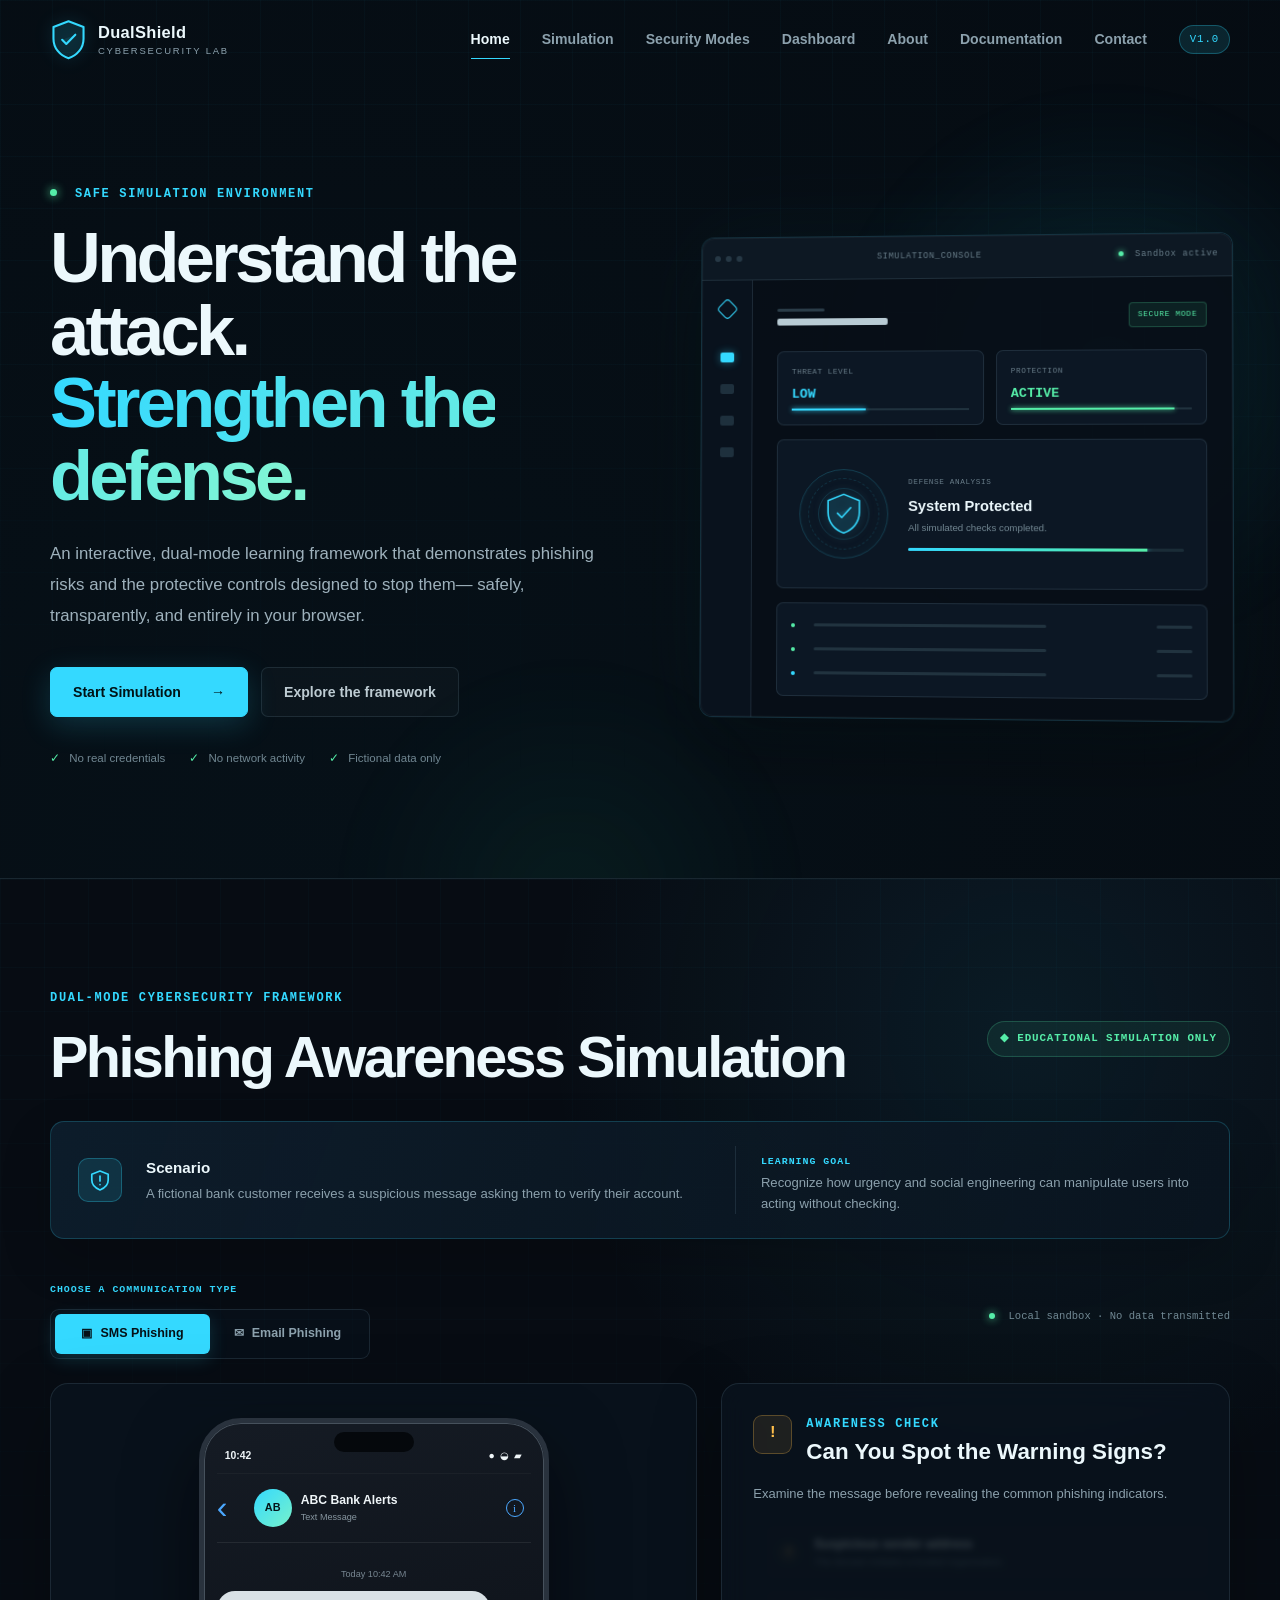
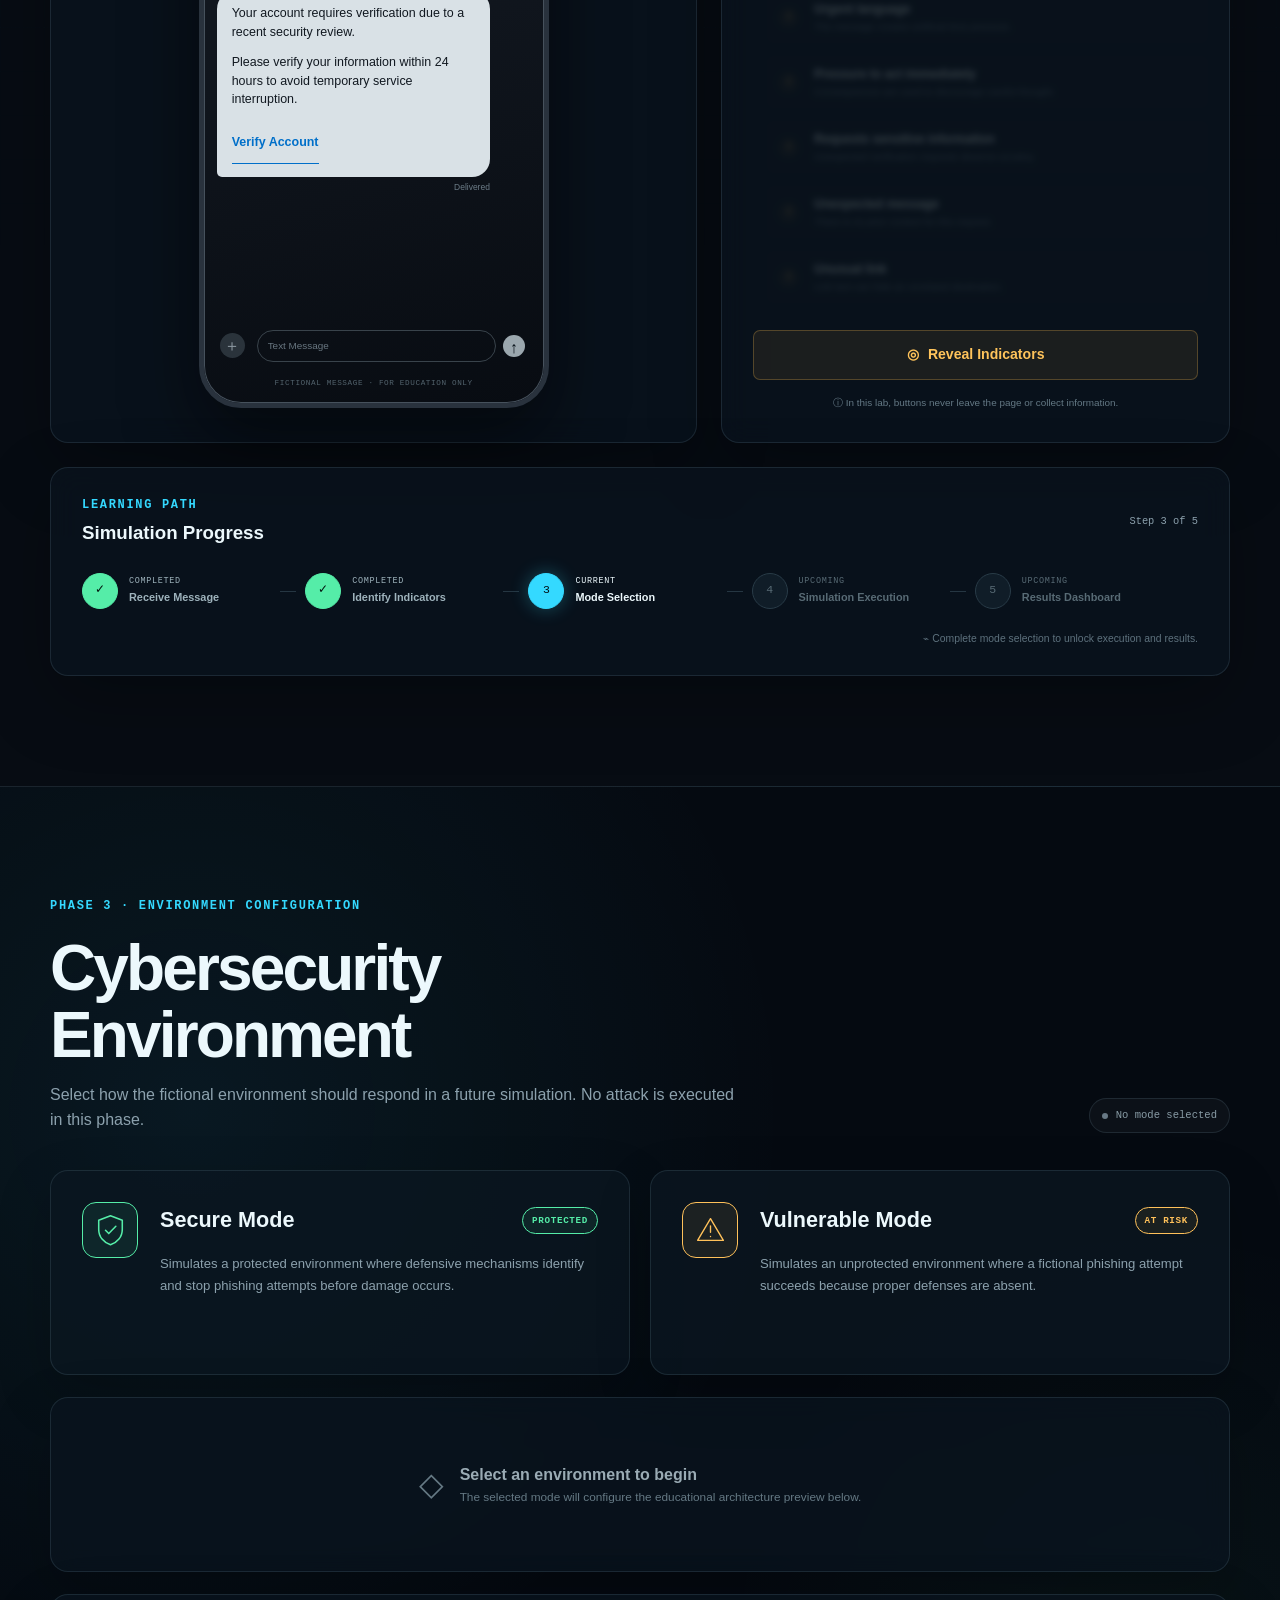
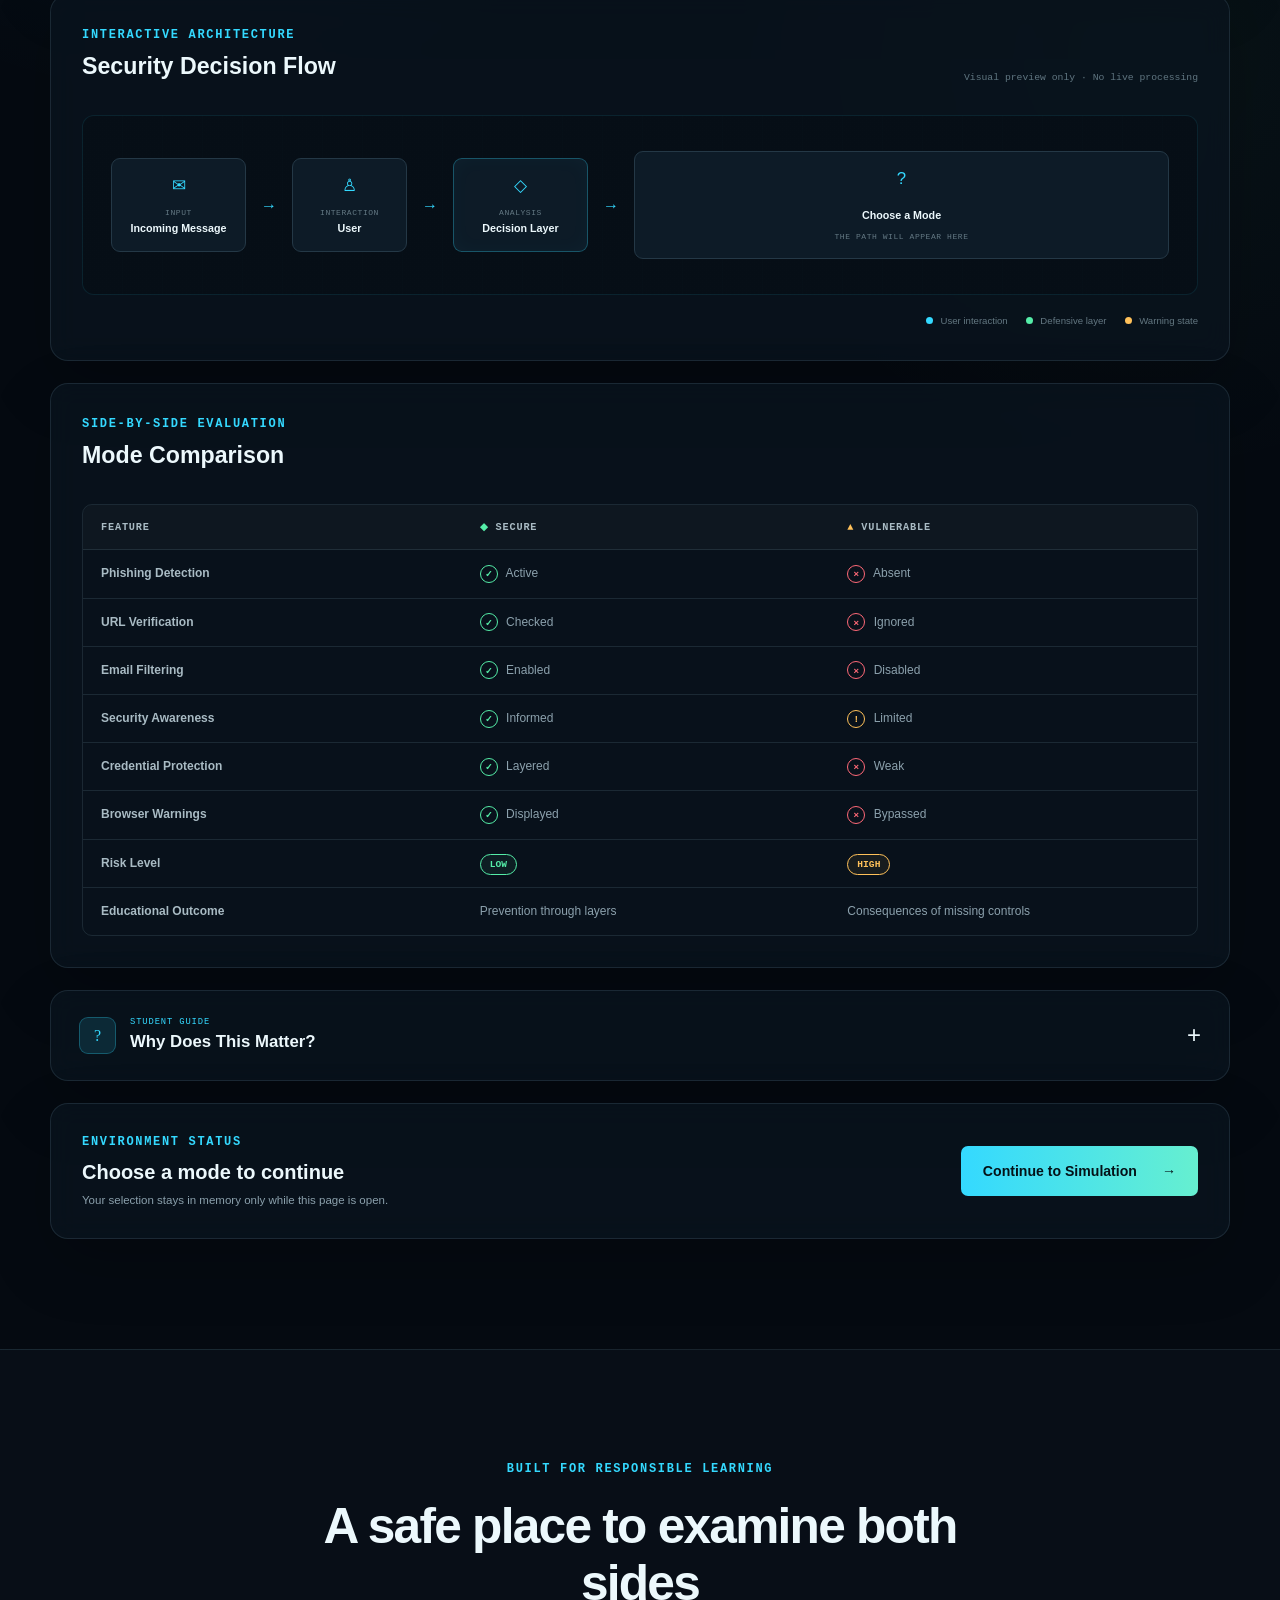
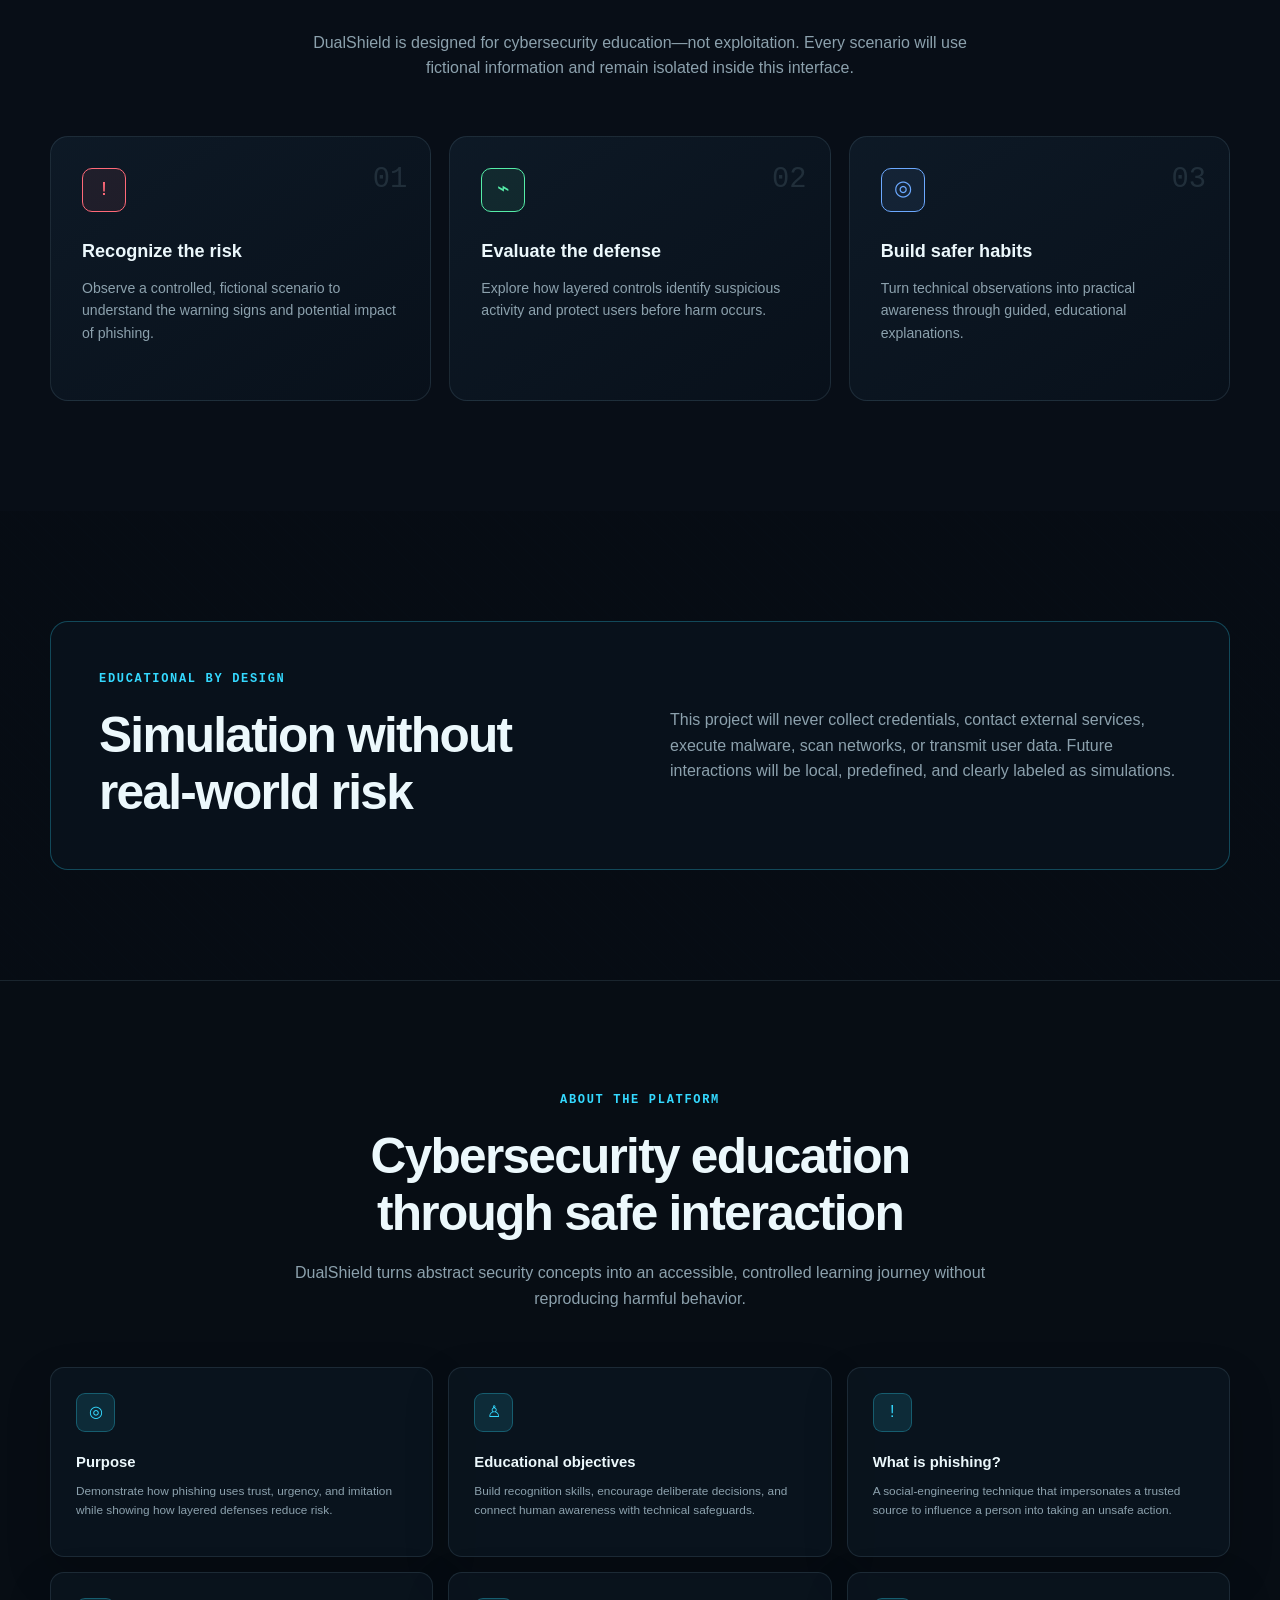
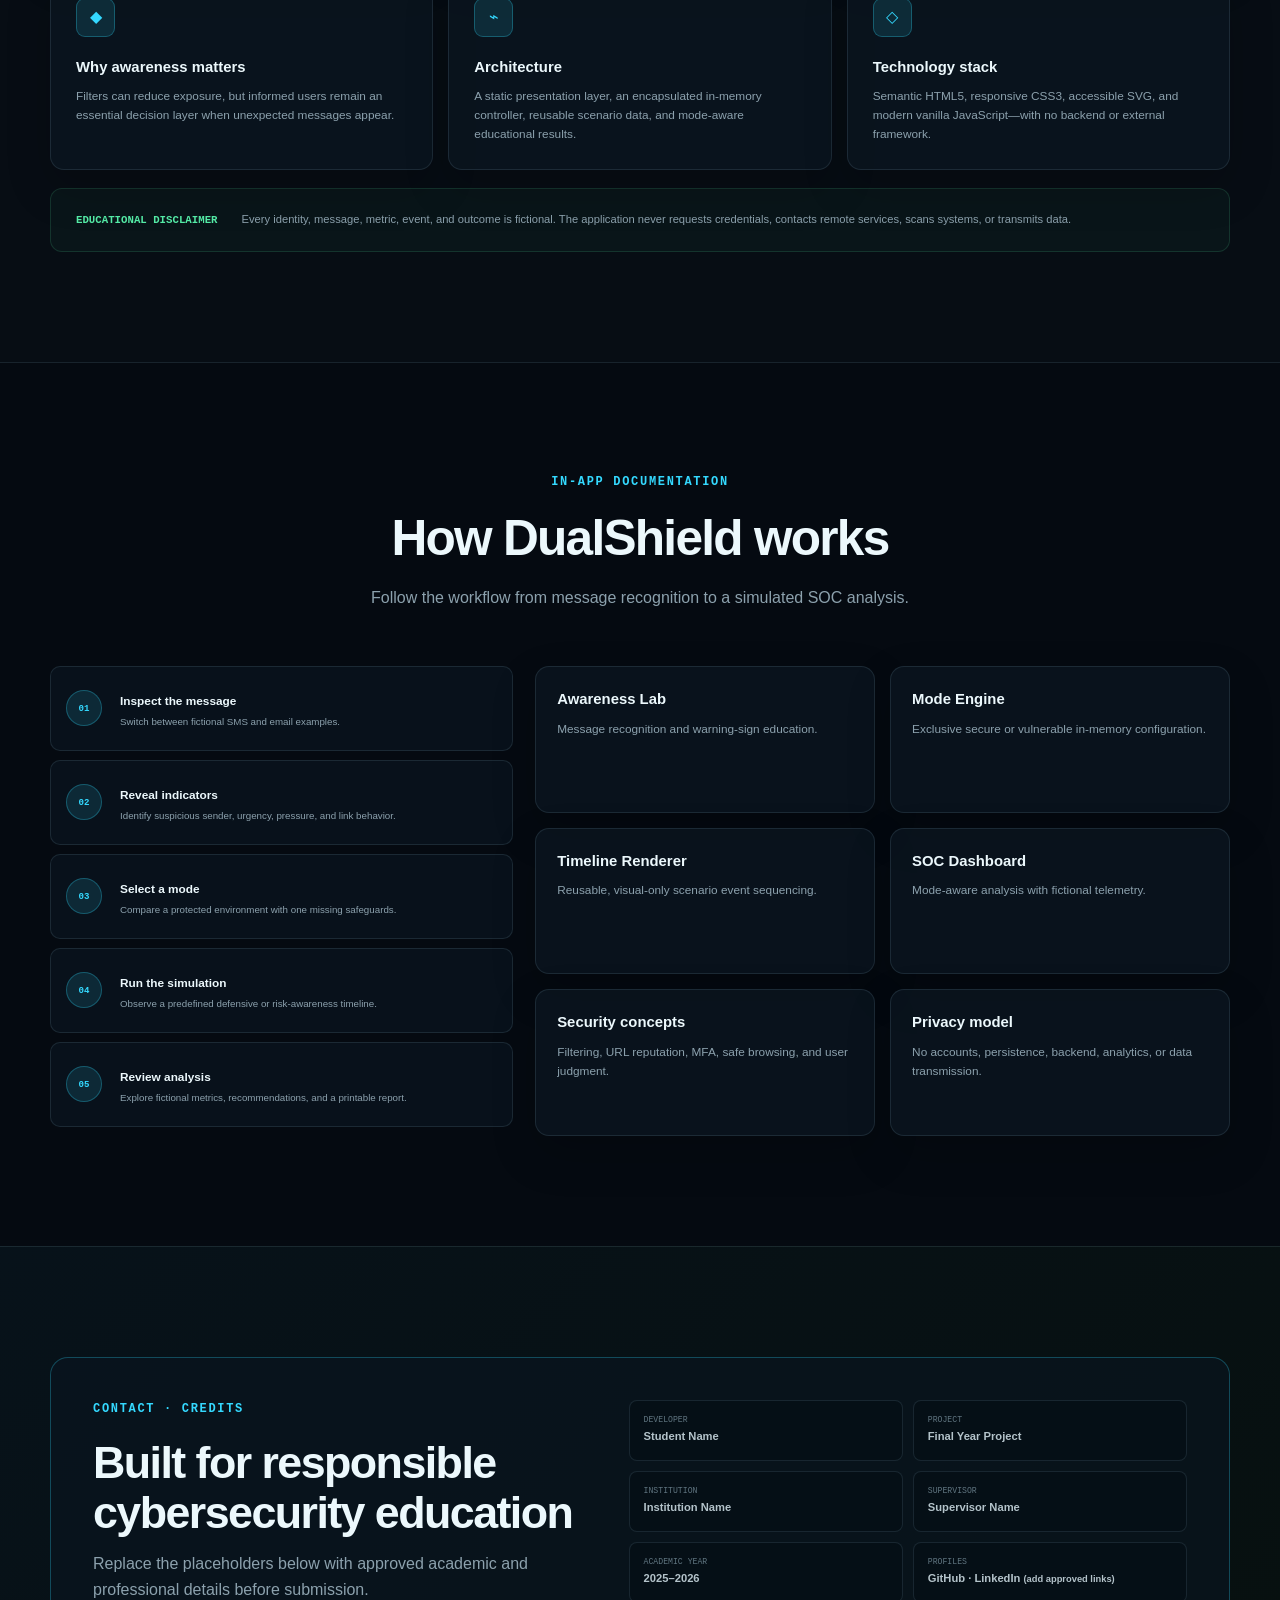
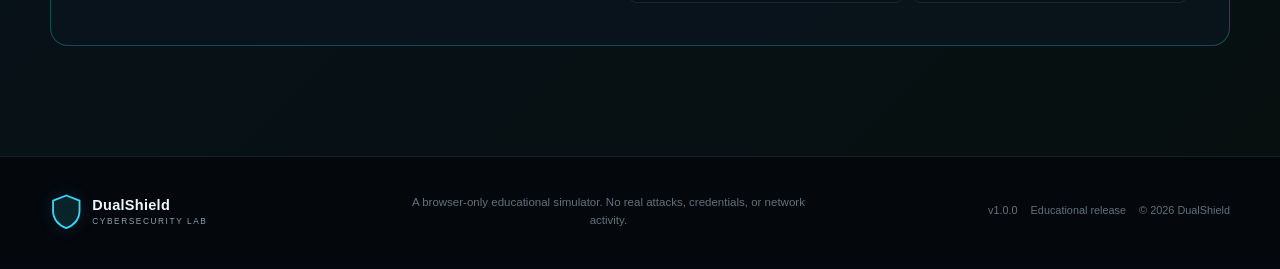
==== commit a716e791: "chore: initialize PhishGuard project repository" ====
--- a/index.html
+++ b/index.html
@@ -3,15 +3,40 @@
 <head>
   <meta charset="UTF-8">
   <meta name="viewport" content="width=device-width, initial-scale=1.0">
-  <meta
-    name="description"
-    content="An educational, browser-only cybersecurity simulator for exploring phishing risks and defensive controls."
-  >
+  <meta name="description" content="DualShield is a safe, browser-only cybersecurity awareness platform for exploring fictional phishing scenarios and defensive controls.">
+  <meta name="keywords" content="cybersecurity education, phishing awareness, security simulation, SOC dashboard, final year project">
+  <meta name="author" content="Project Developer">
+  <meta name="robots" content="index, follow">
+  <meta name="theme-color" content="#05090f">
+  <meta property="og:type" content="website">
+  <meta property="og:title" content="DualShield | Cybersecurity Awareness Platform">
+  <meta property="og:description" content="Explore phishing risks and defensive security controls through safe, fictional browser simulations.">
+  <meta property="og:image" content="favicon.svg">
+  <meta name="twitter:card" content="summary_large_image">
+  <meta name="twitter:title" content="DualShield | Cybersecurity Awareness Platform">
+  <meta name="twitter:description" content="A safe dual-mode phishing awareness and defensive-mechanism simulator.">
+  <link rel="canonical" href="./">
+  <link rel="icon" href="favicon.svg" type="image/svg+xml">
+  <link rel="manifest" href="manifest.json">
   <title>DualShield | Cybersecurity Simulation Framework</title>
   <link rel="stylesheet" href="style.css">
 </head>
 <body>
   <a class="skip-link" href="#main-content">Skip to main content</a>
+
+  <div class="app-loader" role="status" aria-live="polite" data-app-loader>
+    <div class="loader-brand">
+      <div class="loader-shield" aria-hidden="true">
+        <span></span>
+        <svg viewBox="0 0 32 36"><path d="M16 2 29 7v10c0 8.2-5.5 14.5-13 17C8.5 31.5 3 25.2 3 17V7l13-5Z"/><path d="m10.5 18 3.6 3.6 7.8-8"/></svg>
+      </div>
+      <p class="eyebrow">DualShield</p>
+      <p class="loader-title">A Dual-Mode Cybersecurity Framework</p>
+      <p data-loader-message>Initializing Security Modules...</p>
+      <div class="loader-progress" aria-hidden="true"><span data-loader-progress></span></div>
+      <small>EDUCATIONAL · LOCAL · SAFE</small>
+    </div>
+  </div>
 
   <div class="site-shell">
     <header class="site-header" data-header>
@@ -44,11 +69,13 @@
 
         <div class="nav-menu" id="primary-menu" data-nav-menu>
           <a class="nav-link is-active" href="#home">Home</a>
+          <a class="nav-link" href="#simulation">Simulation</a>
+          <a class="nav-link" href="#environment">Security Modes</a>
+          <a class="nav-link" href="#soc-dashboard" data-dashboard-link>Dashboard</a>
           <a class="nav-link" href="#about">About</a>
-          <a class="nav-link" href="#simulation">Simulation</a>
-          <a class="nav-link" href="#environment">Modes</a>
-          <a class="nav-link" href="#learn">Learn</a>
-          <span class="phase-badge">Phase 1</span>
+          <a class="nav-link" href="#documentation">Documentation</a>
+          <a class="nav-link" href="#contact">Contact</a>
+          <span class="phase-badge">v1.0</span>
         </div>
       </nav>
     </header>
@@ -90,7 +117,7 @@
             </ul>
           </div>
 
-          <div class="dashboard-preview" aria-label="Decorative preview of the future simulator interface">
+          <div class="dashboard-preview" role="img" aria-label="Preview of the fictional secure-mode simulator interface">
             <div class="preview-topbar">
               <div class="window-dots" aria-hidden="true"><span></span><span></span><span></span></div>
               <p>SIMULATION_CONSOLE</p>
@@ -222,7 +249,7 @@
                 aria-labelledby="sms-tab"
                 data-simulation-view="sms"
               >
-                <div class="phone-frame" aria-label="Fictional SMS message preview">
+                <div class="phone-frame" role="region" aria-label="Fictional SMS message preview">
                   <div class="phone-speaker" aria-hidden="true"></div>
                   <div class="phone-statusbar">
                     <strong>10:42</strong>
@@ -258,7 +285,7 @@
                 data-simulation-view="email"
                 hidden
               >
-                <div class="email-client" aria-label="Fictional email message preview">
+                <div class="email-client" role="region" aria-label="Fictional email message preview">
                   <div class="email-appbar">
                     <div class="window-dots" aria-hidden="true"><span></span><span></span><span></span></div>
                     <strong>Mail</strong>
@@ -345,7 +372,7 @@
                 <span>5</span><div><small>Upcoming</small><strong>Results Dashboard</strong></div>
               </li>
             </ol>
-            <p class="progress-future"><span aria-hidden="true">⌁</span> Execution and results remain locked until Phase 4.</p>
+            <p class="progress-future"><span aria-hidden="true">⌁</span> Complete mode selection to unlock execution and results.</p>
           </section>
         </div>
       </section>
@@ -368,6 +395,7 @@
               type="button"
               role="radio"
               aria-checked="false"
+              tabindex="0"
               data-mode-option="secure"
             >
               <span class="environment-card-icon" aria-hidden="true">
@@ -391,6 +419,7 @@
               type="button"
               role="radio"
               aria-checked="false"
+              tabindex="-1"
               data-mode-option="vulnerable"
             >
               <span class="environment-card-icon" aria-hidden="true">
@@ -647,9 +676,9 @@
               <a class="button home-action" href="#home">Back to Home</a>
             </nav>
 
-            <aside class="phase-five-placeholder">
+            <aside class="dashboard-handoff">
               <span aria-hidden="true">◇</span>
-              <div><strong>Phase 5 expansion point</strong><p>Live dashboard, threat statistics, analytics, history, charts, and metrics will be introduced in the next phase.</p></div>
+              <div><strong>Analysis ready</strong><p>The simulated SOC dashboard is generated below when this timeline completes.</p></div>
             </aside>
           </div>
         </div>
@@ -758,9 +787,9 @@
             <a class="button home-action" href="#home">Back to Home</a>
           </nav>
 
-          <aside class="final-phase-placeholder">
+          <aside class="release-status">
             <span aria-hidden="true">◇</span>
-            <p><strong>Final phase preparation:</strong> polish, advanced animations, theme switching, keyboard shortcuts, performance review, deployment configuration, README documentation, and GitHub Pages support.</p>
+            <p><strong>Release status:</strong> production audit complete. This static educational build is ready for GitHub Pages, Netlify, or Vercel after project-owner placeholders are updated.</p>
           </aside>
         </div>
       </section>
@@ -812,6 +841,70 @@
           </p>
         </div>
       </section>
+
+      <section class="project-about section" id="project-about" aria-labelledby="project-about-title">
+        <div class="container">
+          <header class="section-heading">
+            <p class="eyebrow">About the platform</p>
+            <h2 id="project-about-title">Cybersecurity education through safe interaction</h2>
+            <p>DualShield turns abstract security concepts into an accessible, controlled learning journey without reproducing harmful behavior.</p>
+          </header>
+          <div class="about-detail-grid">
+            <article><span>◎</span><h3>Purpose</h3><p>Demonstrate how phishing uses trust, urgency, and imitation while showing how layered defenses reduce risk.</p></article>
+            <article><span>♙</span><h3>Educational objectives</h3><p>Build recognition skills, encourage deliberate decisions, and connect human awareness with technical safeguards.</p></article>
+            <article><span>!</span><h3>What is phishing?</h3><p>A social-engineering technique that impersonates a trusted source to influence a person into taking an unsafe action.</p></article>
+            <article><span>◆</span><h3>Why awareness matters</h3><p>Filters can reduce exposure, but informed users remain an essential decision layer when unexpected messages appear.</p></article>
+            <article><span>⌁</span><h3>Architecture</h3><p>A static presentation layer, an encapsulated in-memory controller, reusable scenario data, and mode-aware educational results.</p></article>
+            <article><span>◇</span><h3>Technology stack</h3><p>Semantic HTML5, responsive CSS3, accessible SVG, and modern vanilla JavaScript—with no backend or external framework.</p></article>
+          </div>
+          <aside class="about-disclaimer"><strong>Educational disclaimer</strong><p>Every identity, message, metric, event, and outcome is fictional. The application never requests credentials, contacts remote services, scans systems, or transmits data.</p></aside>
+        </div>
+      </section>
+
+      <section class="documentation section" id="documentation" aria-labelledby="documentation-title">
+        <div class="container">
+          <header class="section-heading">
+            <p class="eyebrow">In-app documentation</p>
+            <h2 id="documentation-title">How DualShield works</h2>
+            <p>Follow the workflow from message recognition to a simulated SOC analysis.</p>
+          </header>
+          <div class="documentation-layout">
+            <ol class="workflow-list">
+              <li><span>01</span><div><strong>Inspect the message</strong><p>Switch between fictional SMS and email examples.</p></div></li>
+              <li><span>02</span><div><strong>Reveal indicators</strong><p>Identify suspicious sender, urgency, pressure, and link behavior.</p></div></li>
+              <li><span>03</span><div><strong>Select a mode</strong><p>Compare a protected environment with one missing safeguards.</p></div></li>
+              <li><span>04</span><div><strong>Run the simulation</strong><p>Observe a predefined defensive or risk-awareness timeline.</p></div></li>
+              <li><span>05</span><div><strong>Review analysis</strong><p>Explore fictional metrics, recommendations, and a printable report.</p></div></li>
+            </ol>
+            <div class="module-grid">
+              <article><h3>Awareness Lab</h3><p>Message recognition and warning-sign education.</p></article>
+              <article><h3>Mode Engine</h3><p>Exclusive secure or vulnerable in-memory configuration.</p></article>
+              <article><h3>Timeline Renderer</h3><p>Reusable, visual-only scenario event sequencing.</p></article>
+              <article><h3>SOC Dashboard</h3><p>Mode-aware analysis with fictional telemetry.</p></article>
+              <article><h3>Security concepts</h3><p>Filtering, URL reputation, MFA, safe browsing, and user judgment.</p></article>
+              <article><h3>Privacy model</h3><p>No accounts, persistence, backend, analytics, or data transmission.</p></article>
+            </div>
+          </div>
+        </div>
+      </section>
+
+      <section class="credits section" id="contact" aria-labelledby="credits-title">
+        <div class="container credits-panel">
+          <div>
+            <p class="eyebrow">Contact · Credits</p>
+            <h2 id="credits-title">Built for responsible cybersecurity education</h2>
+            <p>Replace the placeholders below with approved academic and professional details before submission.</p>
+          </div>
+          <dl class="credits-list">
+            <div><dt>Developer</dt><dd>Student Name</dd></div>
+            <div><dt>Project</dt><dd>Final Year Project</dd></div>
+            <div><dt>Institution</dt><dd>Institution Name</dd></div>
+            <div><dt>Supervisor</dt><dd>Supervisor Name</dd></div>
+            <div><dt>Academic Year</dt><dd>2025–2026</dd></div>
+            <div><dt>Profiles</dt><dd>GitHub · LinkedIn <small>(add approved links)</small></dd></div>
+          </dl>
+        </div>
+      </section>
     </main>
 
     <footer class="site-footer">
@@ -822,11 +915,13 @@
           </span>
           <span class="brand-copy"><strong>DualShield</strong><small>Cybersecurity Lab</small></span>
         </a>
-        <p>Final Year Project · Educational simulation only</p>
-        <p>© <span data-year></span> DualShield</p>
+        <p class="footer-disclaimer">A browser-only educational simulator. No real attacks, credentials, or network activity.</p>
+        <div class="footer-meta"><span>v1.0.0</span><span>Educational release</span><span>© <span data-year></span> DualShield</span></div>
       </div>
     </footer>
   </div>
+
+  <button class="back-to-top" type="button" aria-label="Back to top" aria-hidden="true" tabindex="-1" data-back-to-top>↑</button>
 
   <div class="modal-backdrop" data-education-modal hidden>
     <section
--- a/style.css
+++ b/style.css
@@ -1,8 +1,6 @@
 :root {
   --bg: #05090f;
   --bg-soft: #080e17;
-  --surface: rgba(12, 22, 34, 0.78);
-  --surface-solid: #0c1622;
   --line: rgba(139, 183, 205, 0.14);
   --line-bright: rgba(49, 218, 255, 0.28);
   --text: #ecf8fc;
@@ -16,6 +14,10 @@
   --header-height: 80px;
   --radius: 18px;
   --shadow: 0 30px 80px rgba(0, 0, 0, 0.38);
+  --ease-standard: cubic-bezier(0.2, 0, 0, 1);
+  --ease-emphasized: cubic-bezier(0.16, 1, 0.3, 1);
+  --duration-fast: 180ms;
+  --duration-base: 320ms;
 }
 
 * {
@@ -24,6 +26,7 @@
 
 html {
   scroll-behavior: smooth;
+  color-scheme: dark;
 }
 
 body {
@@ -34,6 +37,12 @@
     var(--bg);
   font-family: Inter, "Segoe UI", Arial, sans-serif;
   line-height: 1.6;
+  -webkit-font-smoothing: antialiased;
+  text-rendering: optimizeLegibility;
+}
+
+main > section[id] {
+  scroll-margin-top: calc(var(--header-height) + 18px);
 }
 
 body.menu-open,
@@ -203,8 +212,8 @@
 
 .nav-toggle {
   display: none;
-  width: 42px;
-  height: 42px;
+  width: 44px;
+  height: 44px;
   padding: 10px;
   background: transparent;
   border: 1px solid var(--line);
@@ -338,7 +347,11 @@
   font-size: 0.88rem;
   font-weight: 700;
   cursor: pointer;
-  transition: transform 0.2s ease, border-color 0.2s ease, box-shadow 0.2s ease;
+  transition:
+    transform var(--duration-fast) var(--ease-standard),
+    border-color var(--duration-fast) var(--ease-standard),
+    box-shadow var(--duration-fast) var(--ease-standard),
+    background-color var(--duration-fast) var(--ease-standard);
 }
 
 .button:hover {
@@ -729,10 +742,6 @@
   text-align: center;
 }
 
-.section-heading.compact {
-  margin-bottom: 46px;
-}
-
 .section-heading h2,
 .learn-panel h2 {
   margin-bottom: 18px;
@@ -759,12 +768,16 @@
   background: linear-gradient(145deg, rgba(15, 27, 40, 0.9), rgba(9, 17, 27, 0.9));
   border: 1px solid var(--line);
   border-radius: var(--radius);
-  transition: border-color 0.25s ease, transform 0.25s ease;
+  transition:
+    border-color var(--duration-base) var(--ease-standard),
+    transform var(--duration-base) var(--ease-emphasized),
+    box-shadow var(--duration-base) var(--ease-standard);
 }
 
 .purpose-card:hover {
   border-color: rgba(52, 217, 255, 0.26);
   transform: translateY(-4px);
+  box-shadow: 0 24px 55px rgba(0, 0, 0, 0.28);
 }
 
 .card-number {
@@ -814,98 +827,6 @@
   font-size: 0.88rem;
 }
 
-.modes {
-  border-top: 1px solid var(--line);
-  border-bottom: 1px solid var(--line);
-}
-
-.mode-grid {
-  display: grid;
-  grid-template-columns: 1fr 1fr;
-  gap: 20px;
-}
-
-.mode-card {
-  position: relative;
-  min-height: 250px;
-  padding: 34px;
-  overflow: hidden;
-  background: var(--surface);
-  border: 1px solid var(--line);
-  border-radius: var(--radius);
-}
-
-.mode-card::before {
-  position: absolute;
-  top: 0;
-  right: 0;
-  left: 0;
-  height: 2px;
-  content: "";
-}
-
-.mode-card.vulnerable::before {
-  background: linear-gradient(90deg, transparent, var(--red), transparent);
-}
-
-.mode-card.secure::before {
-  background: linear-gradient(90deg, transparent, var(--green), transparent);
-}
-
-.mode-card-heading {
-  display: flex;
-  margin-bottom: 22px;
-  align-items: center;
-  gap: 16px;
-}
-
-.mode-icon {
-  display: grid;
-  width: 48px;
-  height: 48px;
-  place-items: center;
-  border: 1px solid currentColor;
-  border-radius: 50%;
-  font-size: 1.25rem;
-}
-
-.vulnerable .mode-icon {
-  color: var(--red);
-}
-
-.secure .mode-icon {
-  color: var(--green);
-}
-
-.mode-card small {
-  color: var(--muted);
-  font-family: Consolas, monospace;
-  letter-spacing: 0.12em;
-}
-
-.mode-card h3 {
-  margin: 2px 0 0;
-  font-size: 1.35rem;
-}
-
-.mode-card > p {
-  max-width: 480px;
-  color: var(--muted);
-}
-
-.coming-soon {
-  display: inline-block;
-  margin-top: 10px;
-  padding: 6px 10px;
-  color: #9fb2bc;
-  background: rgba(255, 255, 255, 0.035);
-  border: 1px solid var(--line);
-  border-radius: 5px;
-  font-size: 0.68rem;
-  text-transform: uppercase;
-  letter-spacing: 0.08em;
-}
-
 .learn {
   background:
     linear-gradient(rgba(7, 13, 21, 0.94), rgba(7, 13, 21, 0.94)),
@@ -953,69 +874,6 @@
   margin: 0;
   color: #60727c;
   font-size: 0.72rem;
-}
-
-.toast {
-  position: fixed;
-  right: 24px;
-  bottom: 24px;
-  z-index: 200;
-  display: grid;
-  width: min(390px, calc(100% - 40px));
-  padding: 16px;
-  align-items: center;
-  color: var(--text);
-  background: rgba(11, 24, 36, 0.96);
-  border: 1px solid var(--line-bright);
-  border-radius: 11px;
-  box-shadow: var(--shadow);
-  grid-template-columns: 32px 1fr 24px;
-  gap: 10px;
-  opacity: 0;
-  pointer-events: none;
-  transform: translateY(20px);
-  transition: opacity 0.25s ease, transform 0.25s ease;
-}
-
-.toast.is-visible {
-  opacity: 1;
-  pointer-events: auto;
-  transform: translateY(0);
-}
-
-.toast > span {
-  display: grid;
-  width: 28px;
-  height: 28px;
-  color: var(--cyan);
-  background: var(--cyan-soft);
-  border: 1px solid var(--line-bright);
-  border-radius: 50%;
-  place-items: center;
-  font-family: Georgia, serif;
-  font-weight: 700;
-}
-
-.toast p {
-  display: flex;
-  margin: 0;
-  color: var(--muted);
-  font-size: 0.76rem;
-  flex-direction: column;
-}
-
-.toast p strong {
-  color: var(--text);
-  font-size: 0.82rem;
-}
-
-.toast button {
-  padding: 0;
-  color: var(--muted);
-  background: none;
-  border: 0;
-  font-size: 1.2rem;
-  cursor: pointer;
 }
 
 /* Phase 2 simulation */
@@ -1341,7 +1199,10 @@
 }
 
 .message-verify {
+  display: inline-flex;
+  min-height: 44px;
   padding: 0;
+  align-items: center;
   color: #006fc9;
   background: transparent;
   border: 0;
@@ -1509,7 +1370,7 @@
 .email-verify {
   display: inline-flex;
   min-width: 135px;
-  min-height: 38px;
+  min-height: 44px;
   margin: 2px 0 18px;
   align-items: center;
   justify-content: center;
@@ -1799,8 +1660,8 @@
   top: 17px;
   right: 17px;
   display: grid;
-  width: 32px;
-  height: 32px;
+  width: 44px;
+  height: 44px;
   color: var(--muted);
   background: rgba(255, 255, 255, 0.035);
   border: 1px solid var(--line);
@@ -1992,7 +1853,11 @@
   grid-template-columns: 58px 1fr;
   gap: 20px;
   box-shadow: 0 20px 55px rgba(0, 0, 0, 0.2);
-  transition: border-color 0.25s ease, transform 0.25s ease, background 0.25s ease, box-shadow 0.25s ease;
+  transition:
+    border-color var(--duration-base) var(--ease-standard),
+    transform var(--duration-base) var(--ease-emphasized),
+    background var(--duration-base) var(--ease-standard),
+    box-shadow var(--duration-base) var(--ease-standard);
 }
 
 .environment-card::after {
@@ -2137,8 +2002,7 @@
 .architecture-panel,
 .comparison-section,
 .education-accordion,
-.phase-navigation,
-.phase-four-placeholder {
+.phase-navigation {
   background: rgba(10, 20, 31, 0.76);
   border: 1px solid var(--line);
   border-radius: var(--radius);
@@ -2711,48 +2575,6 @@
   gap: 25px;
 }
 
-.phase-four-placeholder {
-  display: flex;
-  margin-top: 15px;
-  padding: 21px 25px;
-  align-items: center;
-  gap: 15px;
-  opacity: 0;
-  transform: translateY(8px);
-}
-
-.phase-four-placeholder[hidden] {
-  display: none;
-}
-
-.phase-four-placeholder.is-visible {
-  opacity: 1;
-  transform: translateY(0);
-  transition: opacity 0.3s ease, transform 0.3s ease;
-}
-
-.phase-four-placeholder > span {
-  color: var(--cyan);
-  font-size: 1.5rem;
-}
-
-.phase-four-placeholder strong {
-  font-size: 0.85rem;
-}
-
-.phase-four-placeholder p {
-  margin: 2px 0 0;
-  color: var(--muted);
-  font-size: 0.7rem;
-}
-
-.secure-placeholder {
-  border-color: rgba(85, 237, 168, 0.25);
-}
-
-.vulnerable-placeholder {
-  border-color: rgba(255, 193, 90, 0.25);
-}
 
 .mode-toast {
   position: fixed;
@@ -2927,7 +2749,7 @@
   }
 }
 
-@media (max-width: 720px) {
+@media (max-width: 900px) {
   :root {
     --header-height: 70px;
   }
@@ -3006,8 +2828,7 @@
     gap: 12px 18px;
   }
 
-  .purpose-grid,
-  .mode-grid {
+  .purpose-grid {
     grid-template-columns: 1fr;
   }
 
@@ -3094,14 +2915,8 @@
     height: 68px;
   }
 
-  .purpose-card,
-  .mode-card {
+  .purpose-card {
     padding: 26px;
-  }
-
-  .toast {
-    right: 20px;
-    bottom: 20px;
   }
 
   .education-badge {
@@ -3112,7 +2927,7 @@
     width: 100%;
   }
 
-  .channel-tab {
+.channel-tab {
     min-width: 0;
     padding-inline: 10px;
     flex: 1;
@@ -3237,7 +3052,7 @@
   gap: 12px;
 }
 
-.kpi-card,.soc-card,.soc-actions,.final-phase-placeholder {
+.kpi-card,.soc-card,.soc-actions,.release-status {
   background: rgba(10,20,31,.8);
   border: 1px solid var(--line);
   border-radius: 14px;
@@ -3368,10 +3183,10 @@
 
 .soc-actions { display:flex;padding:22px;align-items:center;justify-content:center;flex-wrap:wrap;gap:10px; }
 .download-action { color:#031317;background:var(--cyan);border:1px solid var(--cyan); }
-.final-phase-placeholder { display:flex;margin-top:16px;padding:17px 21px;align-items:center;color:#607580;border-style:dashed;gap:12px; }
-.final-phase-placeholder > span { color:var(--cyan); }
-.final-phase-placeholder p { margin:0;font-size:.6rem; }
-.final-phase-placeholder strong { color:#8fa3ac; }
+.release-status { display:flex;margin-top:16px;padding:17px 21px;align-items:center;color:#607580;border-style:dashed;gap:12px; }
+.release-status > span { color:var(--cyan); }
+.release-status p { margin:0;font-size:.6rem; }
+.release-status strong { color:#8fa3ac; }
 
 @media (max-width:1100px) {
   .kpi-grid { grid-template-columns:repeat(3,1fr); }
@@ -3401,11 +3216,217 @@
 }
 
 @media print {
-  .site-header,.hero,.simulation,.environment,.purpose,.learn,.site-footer,.execution,.soc-actions,.final-phase-placeholder { display:none!important; }
+  .site-header,.hero,.simulation,.environment,.purpose,.learn,.site-footer,.execution,.soc-actions,.release-status { display:none!important; }
   .soc-dashboard { display:block!important;padding:0;background:#fff;color:#111; }
   .soc-grid-bg { display:none; }
   .soc-card,.kpi-card { color:#111;background:#fff;border-color:#ccc;box-shadow:none;break-inside:avoid; }
   .soc-dashboard p,.soc-dashboard dt,.soc-dashboard span { color:#333; }
+}
+
+/* Final production polish */
+.app-loader {
+  position: fixed;
+  inset: 0;
+  z-index: 2000;
+  display: grid;
+  padding: 24px;
+  color: var(--text);
+  background:
+    radial-gradient(circle at 50% 42%, rgba(52,217,255,.1), transparent 28%),
+    #03070c;
+  place-items: center;
+  transition: opacity .5s ease, visibility .5s ease;
+}
+
+.app-loader::before {
+  position:absolute;inset:0;
+  background-image:linear-gradient(rgba(52,217,255,.025) 1px,transparent 1px),linear-gradient(90deg,rgba(52,217,255,.025) 1px,transparent 1px);
+  background-size:45px 45px;
+  content:"";
+  mask-image:radial-gradient(circle,#000,transparent 70%);
+}
+
+.app-loader.is-complete { opacity:0;visibility:hidden; }
+.loader-brand { position:relative;width:min(100%,520px);text-align:center; }
+.loader-shield { position:relative;display:grid;width:115px;height:125px;margin:0 auto 28px;place-items:center; }
+.loader-shield span { position:absolute;inset:-10px;border:1px solid rgba(52,217,255,.2);border-radius:50%;animation:loader-pulse 1.8s ease-out infinite; }
+@keyframes loader-pulse { from { transform:scale(.7);opacity:.7; } to { transform:scale(1.25);opacity:0; } }
+.loader-shield svg { width:78px;fill:rgba(52,217,255,.06);stroke:var(--cyan);stroke-linecap:round;stroke-linejoin:round;stroke-width:1.4;filter:drop-shadow(0 0 13px rgba(52,217,255,.55));animation:shield-float 2s ease-in-out infinite; }
+@keyframes shield-float { 50% { transform:translateY(-7px); } }
+.loader-brand .eyebrow { margin-bottom:8px; }
+.loader-brand .loader-title { margin:0 auto 14px;color:var(--text);font-size:clamp(1.5rem,5vw,2.6rem);font-weight:800;line-height:1.1;letter-spacing:-.04em; }
+.loader-brand > p:not(.eyebrow) { color:#8ba1ab;font: .7rem Consolas,monospace; }
+.loader-brand > small { color:#4f6671;font: .52rem Consolas,monospace;letter-spacing:.15em; }
+.loader-progress { width:min(100%,380px);height:4px;margin:22px auto 16px;overflow:hidden;background:#13232e;border-radius:5px; }
+.loader-progress span { display:block;width:0;height:100%;background:linear-gradient(90deg,var(--cyan),var(--green));box-shadow:0 0 8px var(--cyan);transition:width .55s ease; }
+
+.button,.channel-tab,.environment-card { position:relative;overflow:hidden;isolation:isolate; }
+.interaction-ripple { position:absolute;z-index:-1;width:12px;height:12px;background:rgba(255,255,255,.35);border-radius:50%;pointer-events:none;animation:ripple-out .6s ease-out forwards;transform:translate(-50%,-50%); }
+@keyframes ripple-out { to { opacity:0;transform:translate(-50%,-50%) scale(22); } }
+.brand-mark { transition:transform .25s ease; }
+.brand:hover .brand-mark { transform:rotate(-5deg) scale(1.04); }
+
+.scroll-reveal {
+  opacity:0;
+  transform:translateY(20px);
+  transition:opacity .6s ease,transform .6s ease,border-color .25s ease,box-shadow .25s ease;
+}
+.scroll-reveal.is-in-view { opacity:1;transform:translateY(0); }
+
+.back-to-top {
+  position:fixed;
+  right:24px;
+  bottom:24px;
+  z-index:350;
+  display:grid;
+  width:44px;
+  height:44px;
+  color:#031318;
+  background:var(--cyan);
+  border:0;
+  border-radius:12px;
+  box-shadow:0 10px 30px rgba(52,217,255,.25);
+  cursor:pointer;
+  opacity:0;
+  pointer-events:none;
+  place-items:center;
+  transform:translateY(12px) scale(.9);
+  transition:opacity .25s ease,transform .25s ease,box-shadow .25s ease;
+}
+.back-to-top.is-visible { opacity:1;pointer-events:auto;transform:none; }
+.back-to-top:hover { box-shadow:0 12px 36px rgba(52,217,255,.4);transform:translateY(-2px); }
+
+.project-about { background:#070d14;border-top:1px solid var(--line); }
+.about-detail-grid,.module-grid { display:grid;grid-template-columns:repeat(3,1fr);gap:15px; }
+.about-detail-grid article,.module-grid article {
+  min-height:190px;
+  padding:25px;
+  background:rgba(11,22,33,.75);
+  border:1px solid var(--line);
+  border-radius:14px;
+  box-shadow:0 18px 45px rgba(0,0,0,.18);
+}
+.about-detail-grid article > span { display:grid;width:39px;height:39px;margin-bottom:19px;color:var(--cyan);background:var(--cyan-soft);border:1px solid var(--line-bright);border-radius:9px;place-items:center; }
+.about-detail-grid h3,.module-grid h3 { margin-bottom:8px;font-size:.93rem; }
+.about-detail-grid p,.module-grid p { margin:0;color:var(--muted);font-size:.74rem; }
+.about-disclaimer { display:flex;margin-top:18px;padding:22px 25px;align-items:center;background:rgba(85,237,168,.035);border:1px solid rgba(85,237,168,.14);border-radius:12px;gap:24px; }
+.about-disclaimer strong { flex:0 0 auto;color:var(--green);font:700 .67rem Consolas,monospace;text-transform:uppercase; }
+.about-disclaimer p { margin:0;color:var(--muted);font-size:.7rem; }
+
+.documentation { background:#050a11;border-top:1px solid var(--line); }
+.documentation-layout { display:grid;grid-template-columns:.8fr 1.2fr;gap:22px; }
+.workflow-list { margin:0;padding:0;list-style:none; }
+.workflow-list li { display:grid;min-height:85px;margin-bottom:9px;padding:15px;align-items:center;background:rgba(10,20,31,.76);border:1px solid var(--line);border-radius:10px;grid-template-columns:42px 1fr;gap:12px; }
+.workflow-list li > span { display:grid;width:36px;height:36px;color:var(--cyan);background:var(--cyan-soft);border:1px solid var(--line-bright);border-radius:50%;place-items:center;font:700 .57rem Consolas,monospace; }
+.workflow-list strong { font-size:.74rem; }
+.workflow-list p { margin:2px 0 0;color:var(--muted);font-size:.61rem; }
+.module-grid { grid-template-columns:1fr 1fr; }
+.module-grid article { min-height:145px;padding:21px; }
+
+.credits { background:linear-gradient(135deg,#07121a,#07100f);border-top:1px solid var(--line); }
+.credits-panel { display:grid;padding:42px;background:rgba(10,21,31,.68);border:1px solid var(--line-bright);border-radius:18px;grid-template-columns:1fr 1.15fr;gap:50px; }
+.credits-panel h2 { margin-bottom:14px;font-size:clamp(1.9rem,4vw,2.8rem);line-height:1.12;letter-spacing:-.035em; }
+.credits-panel > div > p:last-child { margin:0;color:var(--muted); }
+.credits-list { display:grid;margin:0;grid-template-columns:1fr 1fr;gap:10px; }
+.credits-list div { padding:14px;background:rgba(4,12,18,.45);border:1px solid var(--line);border-radius:8px; }
+.credits-list dt { color:#607580;font: .51rem Consolas,monospace;text-transform:uppercase; }
+.credits-list dd { margin:4px 0 0;color:#b4c3ca;font-size:.7rem;font-weight:650; }
+.credits-list a { color:var(--cyan); }
+
+.footer-content { gap:25px; }
+.footer-disclaimer { max-width:430px;text-align:center; }
+.footer-meta { display:flex;align-items:center;color:#60727c;font-size:.68rem;gap:13px; }
+.footer-meta a { color:var(--cyan); }
+
+@media (max-width:1050px) {
+  .nav-menu { gap:18px; }
+  .nav-link { font-size:.78rem; }
+  .about-detail-grid { grid-template-columns:1fr 1fr; }
+}
+@media (max-width:960px) {
+  .documentation-layout,.credits-panel { grid-template-columns:1fr; }
+  .footer-content { align-items:flex-start;flex-direction:column; }
+  .footer-disclaimer { text-align:left; }
+}
+@media (max-width:720px) {
+  .about-detail-grid,.module-grid,.credits-list { grid-template-columns:1fr; }
+  .about-disclaimer { align-items:flex-start;flex-direction:column;gap:8px; }
+  .credits-panel { padding:28px 23px; }
+  .footer-meta { flex-wrap:wrap; }
+  .back-to-top { right:18px;bottom:18px; }
+}
+
+@media (prefers-reduced-motion: reduce) {
+  .loader-shield span,.loader-shield svg,.interaction-ripple { animation:none!important; }
+  .scroll-reveal { opacity:1;transform:none; }
+  .tilt-card { transform:none!important; }
+}
+
+/* Standalone 404 page */
+.error-page {
+  display: grid;
+  min-height: 100vh;
+  padding: 24px;
+  background: radial-gradient(circle at 50% 40%, rgba(52, 217, 255, 0.09), transparent 30%), #05090f;
+  place-items: center;
+}
+
+.error-card {
+  width: min(100%, 680px);
+  padding: 55px;
+  text-align: center;
+  background: rgba(10, 21, 32, 0.82);
+  border: 1px solid rgba(52, 217, 255, 0.25);
+  border-radius: 20px;
+  box-shadow: 0 35px 90px rgba(0, 0, 0, 0.4);
+}
+
+.error-shield {
+  display: grid;
+  width: 82px;
+  height: 90px;
+  margin: 0 auto 23px;
+  place-items: center;
+}
+
+.error-shield svg {
+  width: 100%;
+  fill: rgba(52, 217, 255, 0.06);
+  stroke: var(--cyan);
+  stroke-width: 1.6;
+  filter: drop-shadow(0 0 10px rgba(52, 217, 255, 0.4));
+}
+
+.error-code {
+  margin: 0;
+  color: var(--cyan);
+  font: 700 0.7rem Consolas, monospace;
+  letter-spacing: 0.15em;
+  text-transform: uppercase;
+}
+
+.error-card h1 {
+  margin: 8px 0 12px;
+  font-size: clamp(2.1rem, 7vw, 4rem);
+}
+
+.error-card > p:last-of-type {
+  max-width: 480px;
+  margin: 0 auto 30px;
+  color: var(--muted);
+}
+
+.error-actions {
+  display: flex;
+  justify-content: center;
+  flex-wrap: wrap;
+  gap: 10px;
+}
+
+@media (max-width: 520px) {
+  .error-card { padding: 38px 22px; }
+  .error-actions { flex-direction: column; }
+  .error-actions .button { width: 100%; }
 }
 
 /* Phase 4 simulation execution */
@@ -3475,6 +3496,7 @@
   font-family: Consolas, monospace;
   font-size: 0.66rem;
   font-weight: 700;
+  min-height: 44px;
   letter-spacing: 0.07em;
   text-transform: uppercase;
   white-space: nowrap;
@@ -3665,7 +3687,7 @@
 .simulation-results,
 .learning-panel,
 .restart-actions,
-.phase-five-placeholder {
+.dashboard-handoff {
   background: rgba(10, 20, 31, 0.78);
   border: 1px solid var(--line);
   border-radius: var(--radius);
@@ -4253,7 +4275,7 @@
   border: 1px solid var(--line);
 }
 
-.phase-five-placeholder {
+.dashboard-handoff {
   display: flex;
   margin-top: 22px;
   padding: 19px 23px;
@@ -4263,17 +4285,17 @@
   gap: 13px;
 }
 
-.phase-five-placeholder > span {
+.dashboard-handoff > span {
   color: var(--cyan);
   font-size: 1.3rem;
 }
 
-.phase-five-placeholder strong {
+.dashboard-handoff strong {
   color: #8da0a9;
   font-size: 0.72rem;
 }
 
-.phase-five-placeholder p {
+.dashboard-handoff p {
   margin: 2px 0 0;
   font-size: 0.62rem;
 }
